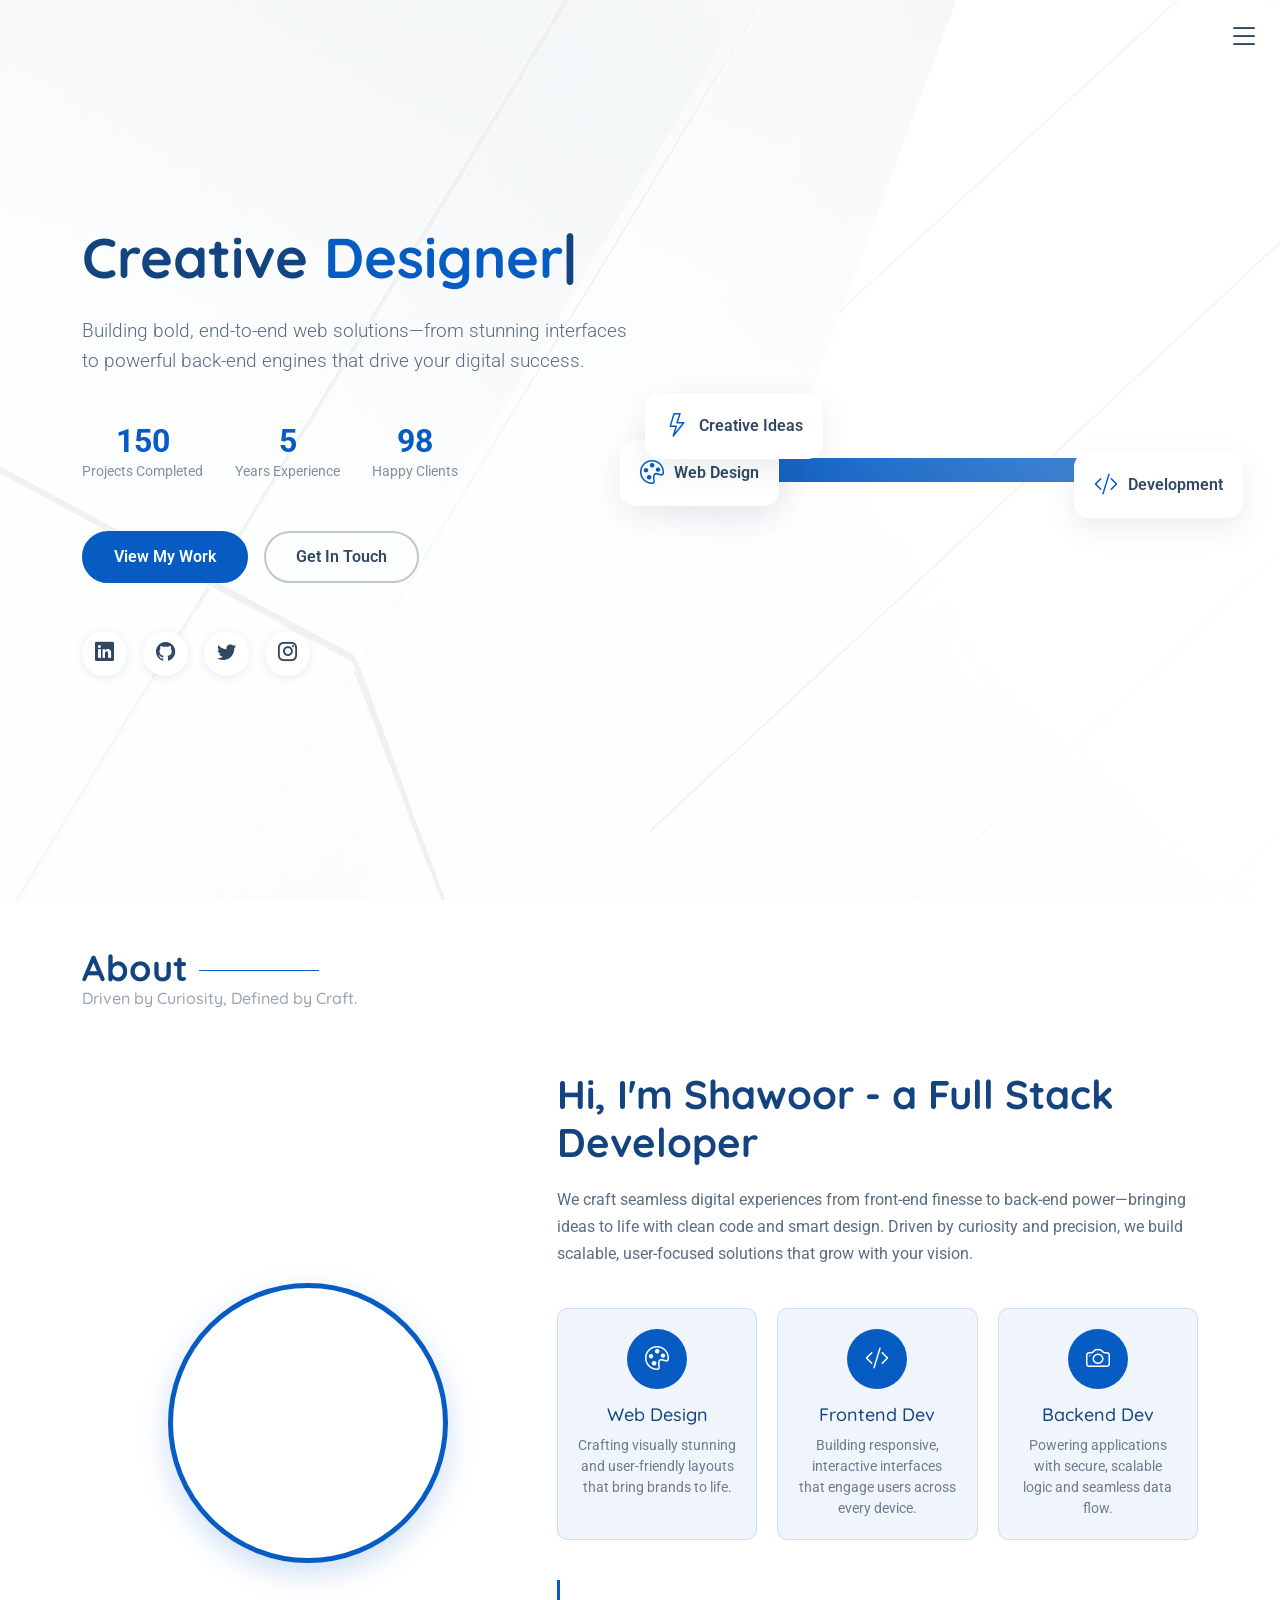
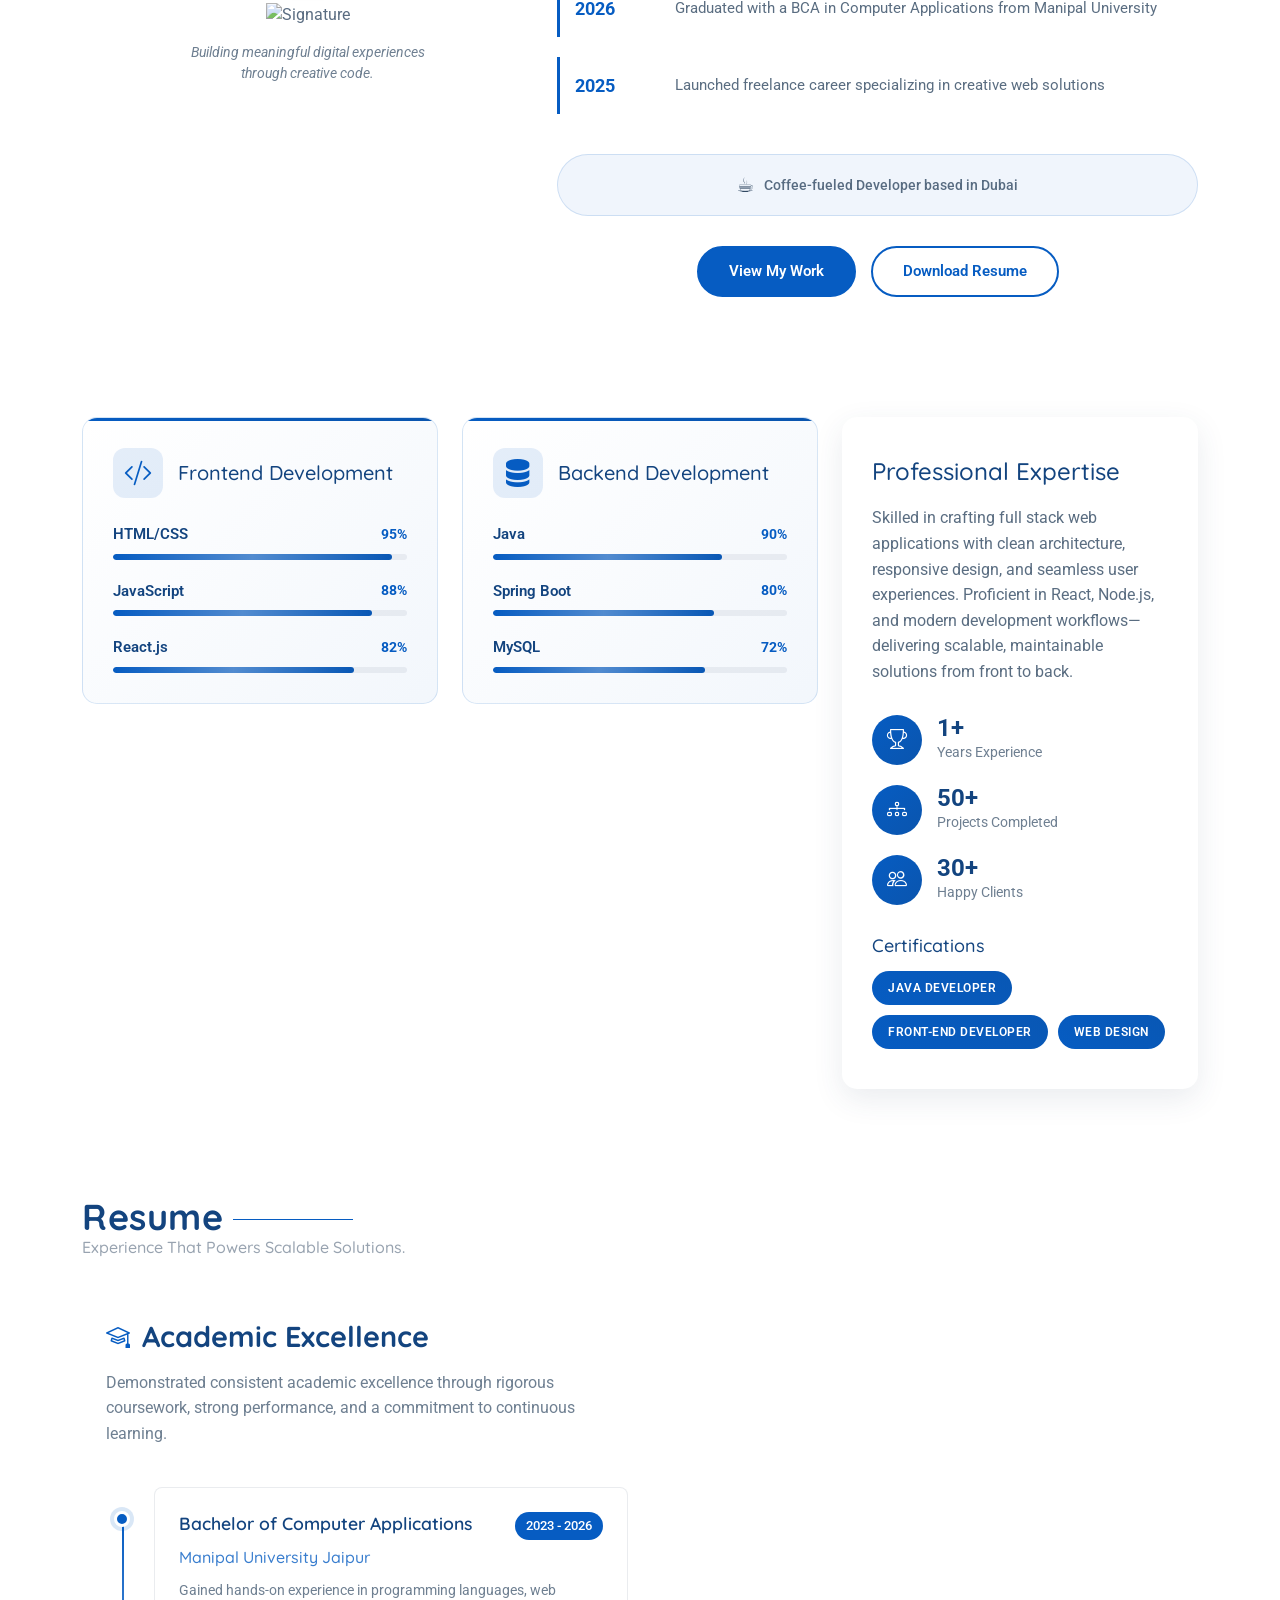
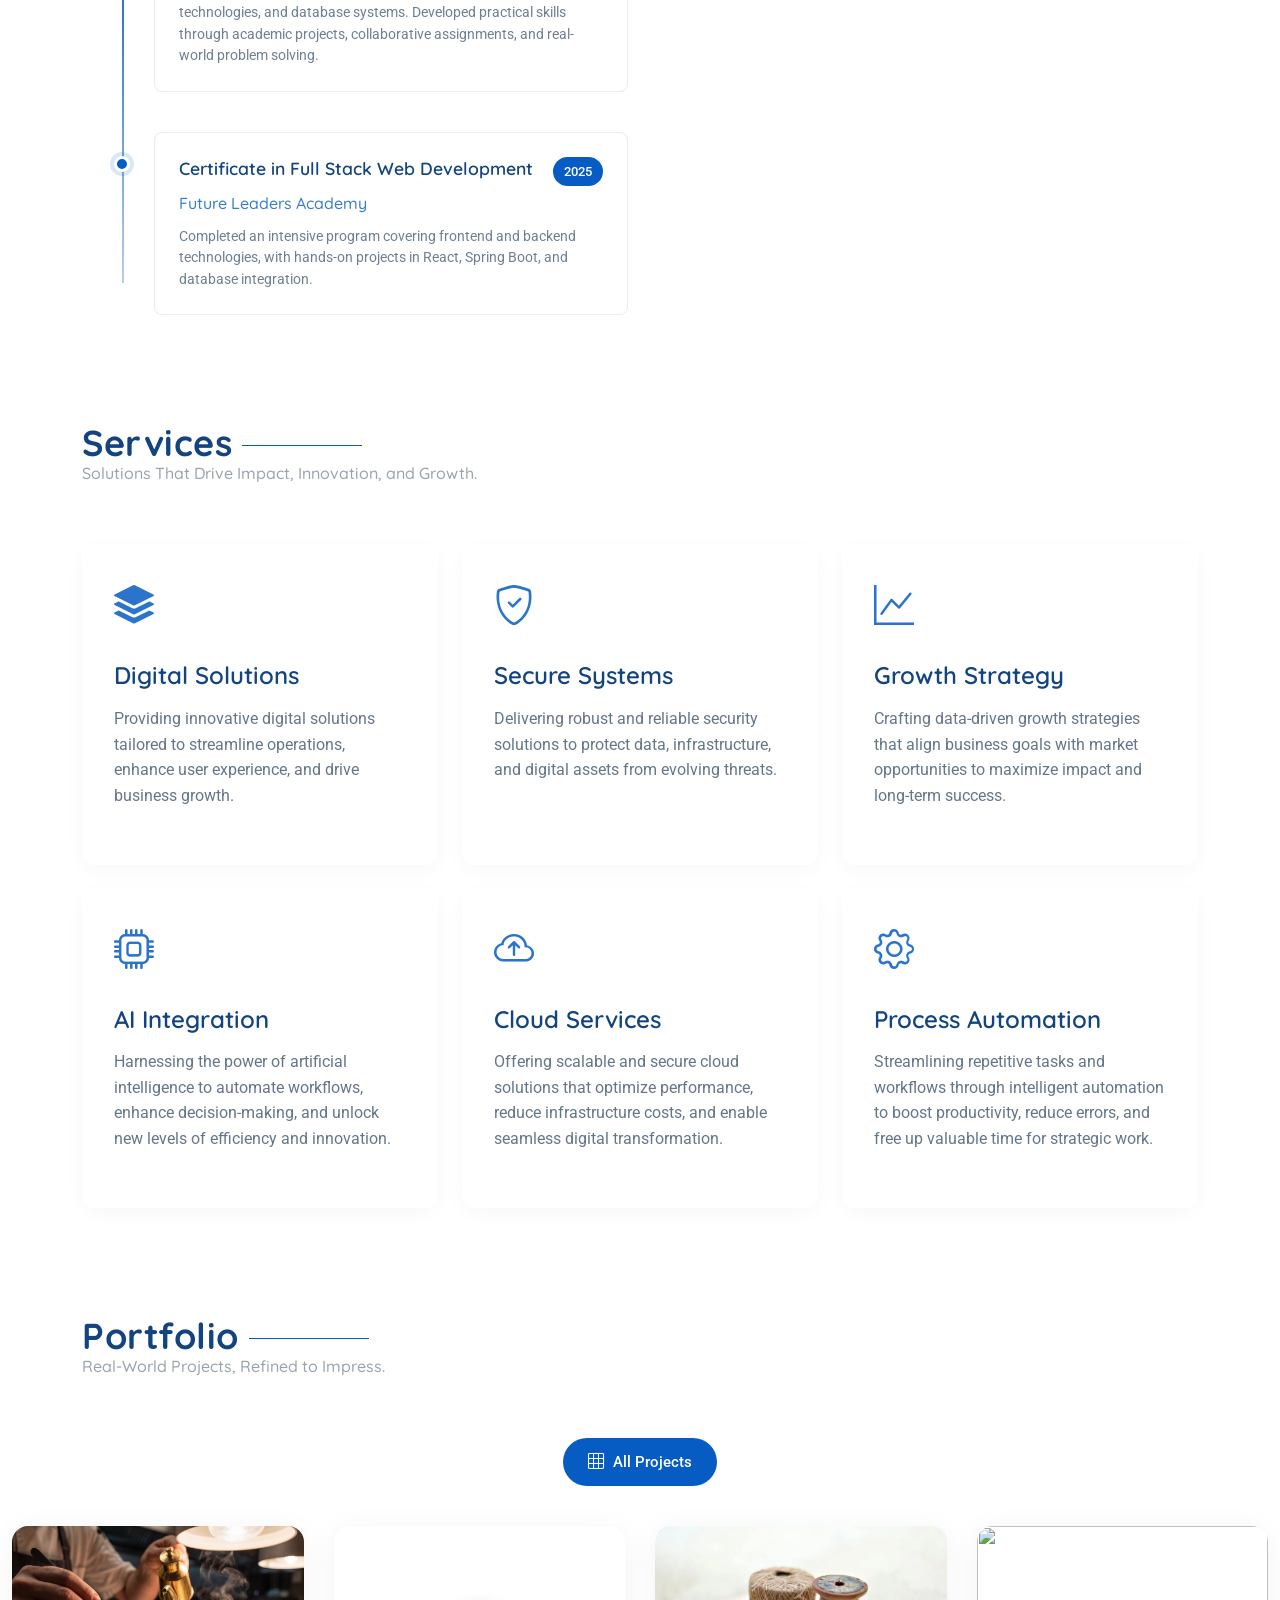
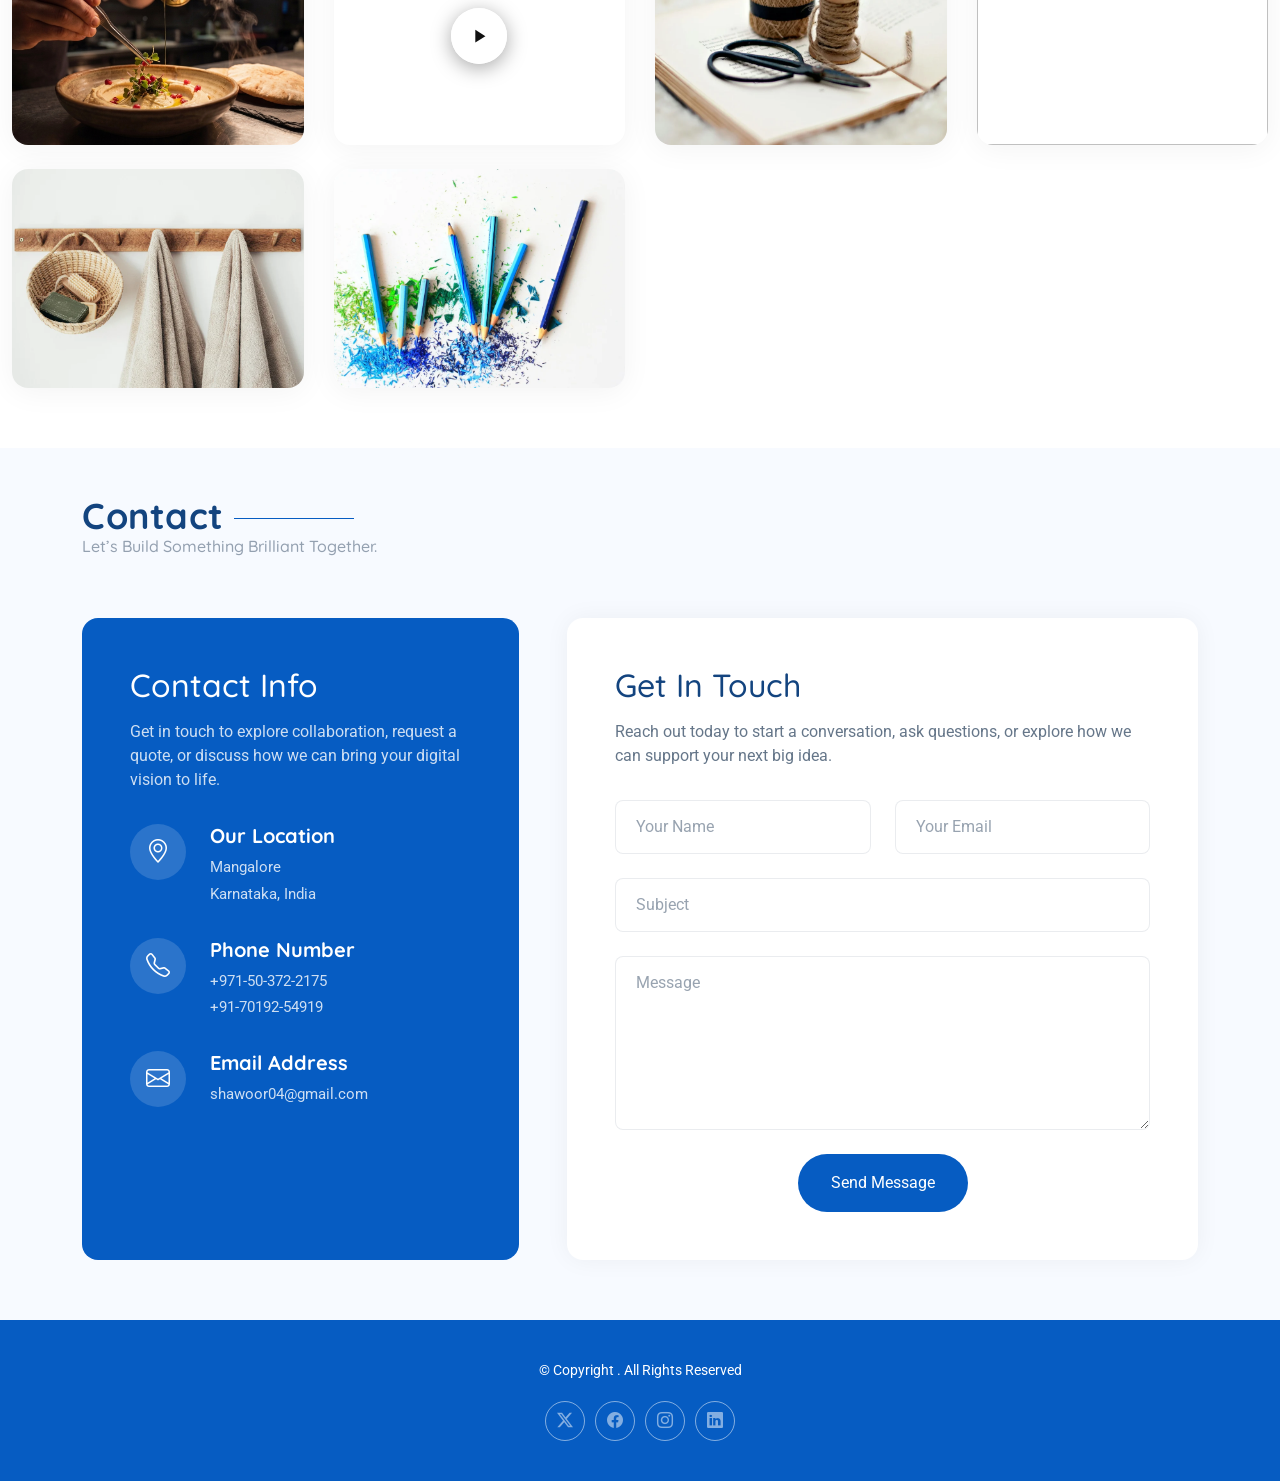
==== index.html @ e7c41749 "Updated Movies Item" ====
<!DOCTYPE html>
<html lang="en">

<head>
  <meta charset="utf-8">
  <meta content="width=device-width, initial-scale=1.0" name="viewport">
  <title>Shawoor Portfolio</title>
  <meta name="description" content="">
  <meta name="keywords" content="">

  <!-- Favicons -->
  <link href="assets/img/favicon.png" rel="icon">
  <link href="assets/img/apple-touch-icon.png" rel="apple-touch-icon">

  <!-- Fonts -->
  <link href="https://fonts.googleapis.com" rel="preconnect">
  <link href="https://fonts.gstatic.com" rel="preconnect" crossorigin>
  <link
    href="https://fonts.googleapis.com/css2?family=Roboto:ital,wght@0,100;0,300;0,400;0,500;0,700;0,900;1,100;1,300;1,400;1,500;1,700;1,900&family=Open+Sans:ital,wght@0,300;0,400;0,500;0,600;0,700;0,800;1,300;1,400;1,500;1,600;1,700;1,800&family=Quicksand:wght@300;400;500;600;700&display=swap"
    rel="stylesheet">

  <!-- Vendor CSS Files -->
  <link href="assets/vendor/bootstrap/css/bootstrap.min.css" rel="stylesheet">
  <link href="assets/vendor/bootstrap-icons/bootstrap-icons.css" rel="stylesheet">
  <link href="assets/vendor/aos/aos.css" rel="stylesheet">
  <link href="assets/vendor/glightbox/css/glightbox.min.css" rel="stylesheet">
  <link href="assets/vendor/swiper/swiper-bundle.min.css" rel="stylesheet">

  <!-- Main CSS File -->
  <link href="assets/css/main.css" rel="stylesheet">
</head>

<body class="index-page">

  <header id="header" class="header d-flex align-items-center fixed-top">
    <div class="container-fluid position-relative d-flex align-items-center justify-content-between">

      <a href="index.html" class="logo d-flex align-items-center">
        <!-- Uncomment the line below if you also wish to use an image logo -->
        <!-- <img src="assets/img/logo.webp" alt=""> -->
        <!-- Uncomment the line below if you also wish to use an text logo -->
        <!-- <h1 class="sitename">Style</h1>  -->
      </a>

      <nav id="navmenu" class="navmenu">

        <div class="profile-img">
          <img src="assets/img/profile/profile-square-1.webp" alt="" class="img-fluid rounded-circle">
        </div>

        <a href="index.html" class="logo d-flex align-items-center justify-content-center active">
          <!-- Uncomment the line below if you also wish to use an image logo -->
          <!-- <img src="assets/img/logo.webp" alt=""> -->
          <h1 class="sitename">Shawoor Kasim</h1>
        </a>

        <ul>
          <li><a href="#hero">Home</a></li>
          <li><a href="#about">About</a></li>
          <li><a href="#resume">Resume</a></li>
          <li><a href="#portfolio">Portfolio</a></li>
          <li><a href="#services">Services</a></li>
          <li><a href="#contact">Contact</a></li>
        </ul>
        <i class="mobile-nav-toggle d-xl-none bi bi-list"></i>
      </nav>

    </div>
  </header>

  <main class="main">

    <!-- Hero Section -->
    <section id="hero" class="hero section">

      <div class="container">
        <div class="row g-0 align-items-center">

          <div class="col-lg-6 hero-content" data-aos="fade-right" data-aos-delay="100">
            <div class="content-wrapper">
              <h1 class="hero-title">Creative <span class="typed"
                  data-typed-items="Designer, Developer, Freelancer"></span></h1>
              <p class="lead">Building bold, end-to-end web solutions—from stunning interfaces to powerful back-end
                engines that drive your digital success.</p>

              <div class="hero-stats" data-aos="fade-up" data-aos-delay="200">
                <div class="stat-item">
                  <span class="purecounter" data-purecounter-start="0" data-purecounter-end="150"
                    data-purecounter-duration="2">0</span>
                  <span class="stat-label">Projects Completed</span>
                </div>
                <div class="stat-item">
                  <span class="purecounter" data-purecounter-start="0" data-purecounter-end="5"
                    data-purecounter-duration="2">0</span>
                  <span class="stat-label">Years Experience</span>
                </div>
                <div class="stat-item">
                  <span class="purecounter" data-purecounter-start="0" data-purecounter-end="98"
                    data-purecounter-duration="2">0</span>
                  <span class="stat-label">Happy Clients</span>
                </div>
              </div>

              <div class="hero-actions" data-aos="fade-up" data-aos-delay="300">
                <a href="#portfolio" class="btn btn-primary">View My Work</a>
                <a href="#contact" class="btn btn-outline">Get In Touch</a>
              </div>

              <div class="social-links" data-aos="fade-up" data-aos-delay="400">
                <a href="https://www.linkedin.com/in/shawoor-k-368816286/"><i class="bi bi-linkedin"></i></a>
                <a href="https://github.com/ShawoorAyyoob"><i class="bi bi-github"></i></a>
                <a href="#"><i class="bi bi-twitter"></i></a>
                <a href="#"><i class="bi bi-instagram"></i></a>
              </div>
            </div>
          </div>

          <div class="col-lg-6 hero-image" data-aos="fade-left" data-aos-delay="200">
            <div class="image-container">
              <div class="floating-elements">
                <div class="floating-card card-1" data-aos="zoom-in" data-aos-delay="300">
                  <i class="bi bi-palette"></i>
                  <span>Web Design</span>
                </div>
                <div class="floating-card card-2" data-aos="zoom-in" data-aos-delay="400">
                  <i class="bi bi-code-slash"></i>
                  <span>Development</span>
                </div>
                <div class="floating-card card-3" data-aos="zoom-in" data-aos-delay="500">
                  <i class="bi bi-lightning"></i>
                  <span>Creative Ideas</span>
                </div>
              </div>
              <img src="assets/img/profile/profile-square-1.webp" alt="Portfolio Hero"
                class="img-fluid hero-main-image">
              <div class="image-overlay"></div>
            </div>
          </div>
        </div>
      </div>

    </section><!-- /Hero Section -->

    <!-- About Section -->
    <section id="about" class="about section">

      <!-- Section Title -->
      <div class="container section-title">
        <h2>About</h2>
        <p>Driven by Curiosity, Defined by Craft.</p>
      </div><!-- End Section Title -->

      <div class="container" data-aos="fade-up" data-aos-delay="100">

        <div class="row align-items-center">

          <div class="col-lg-5" data-aos="fade-right" data-aos-delay="200">
            <div class="profile-image-wrapper">
              <div class="profile-image">
                <img src="assets/img/profile/profile-square-1.webp" alt="Profile" class="img-fluid">
              </div>
              <div class="signature-section">
                <img src="assets/img/misc/signature-1.webp" alt="Signature" class="signature">
                <p class="quote">Building meaningful digital experiences through creative code.</p>
              </div>
            </div>
          </div>

          <div class="col-lg-7" data-aos="fade-left" data-aos-delay="300">
            <div class="about-content">
              <div class="intro">
                <h2>Hi, I'm Shawoor - a Full Stack Developer</h2>
                <p>We craft seamless digital experiences from front-end finesse to back-end power—bringing ideas to life
                  with clean code and smart design. Driven by curiosity and precision, we build scalable, user-focused
                  solutions that grow with your vision.</p>
              </div>

              <div class="skills-grid">
                <div class="skill-item" data-aos="zoom-in" data-aos-delay="400">
                  <div class="skill-icon">
                    <i class="bi bi-palette"></i>
                  </div>
                  <h4>Web Design</h4>
                  <p>Crafting visually stunning and user-friendly layouts that bring brands to life.</p>
                </div>
                <div class="skill-item" data-aos="zoom-in" data-aos-delay="450">
                  <div class="skill-icon">
                    <i class="bi bi-code-slash"></i>
                  </div>
                  <h4>Frontend Dev</h4>
                  <p>Building responsive, interactive interfaces that engage users across every device.</p>
                </div>
                <div class="skill-item" data-aos="zoom-in" data-aos-delay="500">
                  <div class="skill-icon">
                    <i class="bi bi-camera"></i>
                  </div>
                  <h4>Backend Dev</h4>
                  <p>Powering applications with secure, scalable logic and seamless data flow.</p>
                </div>
              </div>

              <div class="journey-timeline" data-aos="fade-up" data-aos-delay="300">
                <div class="timeline-item">
                  <div class="year">2026</div>
                  <div class="description">Graduated with a BCA in Computer Applications from Manipal University</div>
                </div>
                <div class="timeline-item">
                  <div class="year">2025</div>
                  <div class="description">Launched freelance career specializing in creative web solutions</div>
                </div>
                <!-- <div class="timeline-item">
                  <div class="year">2023</div>
                  <div class="description">Lorem ipsum dolor sit amet consectetur adipisicing elit. Alias, maxime. Pariatur officia laborum unde.</div>
                </div> -->
              </div>

              <div class="cta-section" data-aos="fade-up" data-aos-delay="400">
                <div class="fun-fact">
                  <span class="emoji">☕</span>
                  <span class="text">Coffee-fueled Developer based in Dubai</span>
                </div>
                <div class="action-buttons">
                  <a href="#portfolio" class="btn btn-primary">View My Work</a>
                  <a href="#" class="btn btn-outline">Download Resume</a>
                </div>
              </div>
            </div>
          </div>
        </div>
      </div>

    </section><!-- /About Section -->

    <!-- Skills Section -->
    <section id="skills" class="skills section">

      <div class="container" data-aos="fade-up" data-aos-delay="100">

        <div class="row">
          <div class="col-lg-8">
            <div class="skills-grid">
              <div class="row g-4">
                <div class="col-md-6" data-aos="flip-left" data-aos-delay="200">
                  <div class="skill-card">
                    <div class="skill-header">
                      <i class="bi bi-code-slash"></i>
                      <h3>Frontend Development</h3>
                    </div>
                    <div class="skills-animation">
                      <div class="skill-item">
                        <div class="skill-info">
                          <span class="skill-name">HTML/CSS</span>
                          <span class="skill-percentage">95%</span>
                        </div>
                        <div class="skill-bar progress">
                          <div class="progress-bar" role="progressbar" aria-valuenow="95" aria-valuemin="0"
                            aria-valuemax="100"></div>
                        </div>
                      </div>

                      <div class="skill-item">
                        <div class="skill-info">
                          <span class="skill-name">JavaScript</span>
                          <span class="skill-percentage">88%</span>
                        </div>
                        <div class="skill-bar progress">
                          <div class="progress-bar" role="progressbar" aria-valuenow="88" aria-valuemin="0"
                            aria-valuemax="100"></div>
                        </div>
                      </div>

                      <div class="skill-item">
                        <div class="skill-info">
                          <span class="skill-name">React.js</span>
                          <span class="skill-percentage">82%</span>
                        </div>
                        <div class="skill-bar progress">
                          <div class="progress-bar" role="progressbar" aria-valuenow="82" aria-valuemin="0"
                            aria-valuemax="100"></div>
                        </div>
                      </div>
                    </div>
                  </div><!-- End Frontend Card -->
                </div>

                <div class="col-md-6" data-aos="flip-left" data-aos-delay="300">
                  <div class="skill-card">
                    <div class="skill-header">
                      <i class="bi bi-server"></i>
                      <h3>Backend Development</h3>
                    </div>
                    <div class="skills-animation">
                      <div class="skill-item">
                        <div class="skill-info">
                          <span class="skill-name">Java</span>
                          <span class="skill-percentage">90%</span>
                        </div>
                        <div class="skill-bar progress">
                          <div class="progress-bar" role="progressbar" aria-valuenow="78" aria-valuemin="0"
                            aria-valuemax="100"></div>
                        </div>
                      </div>

                      <div class="skill-item">
                        <div class="skill-info">
                          <span class="skill-name">Spring Boot</span>
                          <span class="skill-percentage">80%</span>
                        </div>
                        <div class="skill-bar progress">
                          <div class="progress-bar" role="progressbar" aria-valuenow="75" aria-valuemin="0"
                            aria-valuemax="100"></div>
                        </div>
                      </div>

                      <div class="skill-item">
                        <div class="skill-info">
                          <span class="skill-name">MySQL</span>
                          <span class="skill-percentage">72%</span>
                        </div>
                        <div class="skill-bar progress">
                          <div class="progress-bar" role="progressbar" aria-valuenow="72" aria-valuemin="0"
                            aria-valuemax="100"></div>
                        </div>
                      </div>
                    </div>
                  </div><!-- End Backend Card -->
                </div>

                <!-- <div class="col-md-6" data-aos="flip-left" data-aos-delay="400">
                  <div class="skill-card">
                    <div class="skill-header">
                      <i class="bi bi-palette"></i>
                      <h3>Design &amp; Tools</h3>
                    </div>
                    <div class="skills-animation">
                      <div class="skill-item">
                        <div class="skill-info">
                          <span class="skill-name">Figma</span>
                          <span class="skill-percentage">85%</span>
                        </div>
                        <div class="skill-bar progress">
                          <div class="progress-bar" role="progressbar" aria-valuenow="85" aria-valuemin="0" aria-valuemax="100"></div>
                        </div>
                      </div>

                      <div class="skill-item">
                        <div class="skill-info">
                          <span class="skill-name">Photoshop</span>
                          <span class="skill-percentage">70%</span>
                        </div>
                        <div class="skill-bar progress">
                          <div class="progress-bar" role="progressbar" aria-valuenow="70" aria-valuemin="0" aria-valuemax="100"></div>
                        </div>
                      </div>

                      <div class="skill-item">
                        <div class="skill-info">
                          <span class="skill-name">Illustrator</span>
                          <span class="skill-percentage">68%</span>
                        </div>
                        <div class="skill-bar progress">
                          <div class="progress-bar" role="progressbar" aria-valuenow="68" aria-valuemin="0" aria-valuemax="100"></div>
                        </div>
                      </div>
                    </div>
                  </div>End Design Card
                </div> -->

                <!-- <div class="col-md-6" data-aos="flip-left" data-aos-delay="500">
                  <div class="skill-card">
                    <div class="skill-header">
                      <i class="bi bi-cloud"></i>
                      <h3>Cloud &amp; DevOps</h3>
                    </div>
                    <div class="skills-animation">
                      <div class="skill-item">
                        <div class="skill-info">
                          <span class="skill-name">AWS</span>
                          <span class="skill-percentage">76%</span>
                        </div>
                        <div class="skill-bar progress">
                          <div class="progress-bar" role="progressbar" aria-valuenow="76" aria-valuemin="0"
                            aria-valuemax="100"></div>
                        </div>
                      </div>

                      <div class="skill-item">
                        <div class="skill-info">
                          <span class="skill-name">Docker</span>
                          <span class="skill-percentage">73%</span>
                        </div>
                        <div class="skill-bar progress">
                          <div class="progress-bar" role="progressbar" aria-valuenow="73" aria-valuemin="0"
                            aria-valuemax="100"></div>
                        </div>
                      </div>

                      <div class="skill-item">
                        <div class="skill-info">
                          <span class="skill-name">Git</span>
                          <span class="skill-percentage">90%</span>
                        </div>
                        <div class="skill-bar progress">
                          <div class="progress-bar" role="progressbar" aria-valuenow="90" aria-valuemin="0"
                            aria-valuemax="100"></div>
                        </div>
                      </div>
                    </div>
                  </div>End DevOps Card
                </div> -->
              </div>
            </div><!-- End Skills Grid -->
          </div>

          <div class="col-lg-4">
            <div class="skills-summary" data-aos="fade-left" data-aos-delay="200">
              <h3>Professional Expertise</h3>
              <p>Skilled in crafting full stack web applications with clean architecture, responsive design, and
                seamless user experiences. Proficient in React, Node.js, and modern development workflows—delivering
                scalable, maintainable solutions from front to back.</p>

              <div class="summary-stats">
                <div class="stat-item" data-aos="zoom-in" data-aos-delay="300">
                  <div class="stat-circle">
                    <i class="bi bi-trophy"></i>
                  </div>
                  <div class="stat-info">
                    <span class="stat-number">1+</span>
                    <span class="stat-label">Years Experience</span>
                  </div>
                </div>

                <div class="stat-item" data-aos="zoom-in" data-aos-delay="400">
                  <div class="stat-circle">
                    <i class="bi bi-diagram-3"></i>
                  </div>
                  <div class="stat-info">
                    <span class="stat-number">50+</span>
                    <span class="stat-label">Projects Completed</span>
                  </div>
                </div>

                <div class="stat-item" data-aos="zoom-in" data-aos-delay="500">
                  <div class="stat-circle">
                    <i class="bi bi-people"></i>
                  </div>
                  <div class="stat-info">
                    <span class="stat-number">30+</span>
                    <span class="stat-label">Happy Clients</span>
                  </div>
                </div>
              </div>

              <div class="skills-badges" data-aos="fade-up" data-aos-delay="600">
                <h4>Certifications</h4>
                <div class="badge-list">
                  <!-- <div class="skill-badge">AWS Certified</div> -->
                  <div class="skill-badge">Java Developer</div>
                  <div class="skill-badge">Front-End Developer</div>
                  <div class="skill-badge">Web Design</div>
                </div>
              </div>
            </div><!-- End Skills Summary -->
          </div>
        </div>

      </div>

    </section><!-- /Skills Section -->

    <!-- Resume Section -->
    <section id="resume" class="resume section">

      <!-- Section Title -->
      <div class="container section-title">
        <h2>Resume</h2>
        <p>Experience That Powers Scalable Solutions.</p>
      </div><!-- End Section Title -->

      <div class="container" data-aos="fade-up" data-aos-delay="100">

        <div class="row">
          <!-- <div class="col-lg-6" data-aos="fade-right" data-aos-delay="200">
            <div class="experience-section">
              <div class="section-header">
                <h2><i class="bi bi-briefcase"></i> Professional Journey</h2>
                <p class="section-subtitle">Showcasing a progressive professional journey marked by hands-on experience, continuous skill development, and a commitment to delivering impactful digital solutions.</p>
              </div>

              <div class="experience-cards">
                <div class="experience-card" data-aos="zoom-in" data-aos-delay="300">
                  <div class="card-header">
                    <div class="role-info">
                      <h3>Technical Director</h3>
                      <h4>Proin Corporation</h4>
                    </div>
                    <span class="duration">2022 - Present</span>
                  </div>
                  <div class="card-body">
                    <p>Vestibulum ante ipsum primis in faucibus orci luctus et ultrices posuere cubilia curae mauris viverra veniam sit amet lacus cursus.</p>
                    <ul class="achievements">
                      <li>Managed cross-functional teams of 15+ professionals</li>
                      <li>Implemented agile methodologies resulting in 40% efficiency gain</li>
                      <li>Led digital transformation initiatives worth $2M+</li>
                    </ul>
                  </div>
                </div>

                <div class="experience-card" data-aos="zoom-in" data-aos-delay="400">
                  <div class="card-header">
                    <div class="role-info">
                      <h3>Senior Development Manager</h3>
                      <h4>Consectetur Solutions Inc</h4>
                    </div>
                    <span class="duration">2018 - 2022</span>
                  </div>
                  <div class="card-body">
                    <p>Donec quam felis ultricies nec pellentesque eu pretium quis sem nulla consequat massa quis enim donec pede justo fringilla vel.</p>
                  </div>
                </div>

                <div class="experience-card" data-aos="zoom-in" data-aos-delay="500">
                  <div class="card-header">
                    <div class="role-info">
                      <h3>Product Development Specialist</h3>
                      <h4>Adipiscing Technologies</h4>
                    </div>
                    <span class="duration">2015 - 2018</span>
                  </div>
                  <div class="card-body">
                    <p>Nam quam nunc blandit vel luctus pulvinar hendrerit id lorem maecenas nec odio et ante tincidunt tempus donec vitae sapien ut.</p>
                  </div>
                </div>
              </div>
            </div>
          </div> -->

          <div class="col-lg-6" data-aos="fade-left" data-aos-delay="200">
            <div class="education-section">
              <div class="section-header">
                <h2><i class="bi bi-mortarboard"></i> Academic Excellence</h2>
                <p class="section-subtitle">Demonstrated consistent academic excellence through rigorous coursework,
                  strong performance, and a commitment to continuous learning.</p>
              </div>

              <div class="education-timeline">
                <div class="timeline-track"></div>

                <!-- <div class="education-item" data-aos="slide-up" data-aos-delay="300">
                  <div class="timeline-marker"></div>
                  <div class="education-content">
                    <div class="degree-header">
                      <h3>Master of Computer Science</h3>
                      <span class="year">2015 - 2017</span>
                    </div>
                    <h4 class="institution">Tempus University</h4>
                    <p>Cum sociis natoque penatibus et magnis dis parturient montes nascetur ridiculus mus donec quam felis ultricies nec.</p>
                  </div>
                </div> -->

                <div class="education-item" data-aos="slide-up" data-aos-delay="400">
                  <div class="timeline-marker"></div>
                  <div class="education-content">
                    <div class="degree-header">
                      <h3>Bachelor of Computer Applications</h3>
                      <span class="year">2023 - 2026</span>
                    </div>
                    <h4 class="institution">Manipal University Jaipur</h4>
                    <p>Gained hands-on experience in programming languages, web technologies, and database systems.
                      Developed practical skills through academic projects, collaborative assignments, and real-world
                      problem solving.</p>
                  </div>
                </div>

                <div class="education-item" data-aos="slide-up" data-aos-delay="500">
                  <div class="timeline-marker"></div>
                  <div class="education-content">
                    <div class="degree-header">
                      <h3>Certificate in Full Stack Web Development</h3>
                      <span class="year">2025</span>
                    </div>
                    <h4 class="institution">Future Leaders Academy</h4>
                    <p>Completed an intensive program covering frontend and backend technologies, with hands-on projects
                      in React, Spring Boot, and database integration.</p>
                  </div>
                </div>
              </div>
            </div>
          </div>
        </div>
      </div>

    </section><!-- /Resume Section -->

    <!-- Services Section -->
    <section id="services" class="services section">
      <!-- Section Title -->
      <div class="container section-title">
        <h2>Services</h2>
        <p>Solutions That Drive Impact, Innovation, and Growth.</p>
      </div><!-- End Section Title -->

      <div class="container" data-aos="fade-up" data-aos-delay="100">
        <div class="row g-4">

          <!-- Card 1 -->
          <div class="col-lg-4 col-md-6" data-aos="fade-up" data-aos-delay="100">
            <div class="service-item">
              <div class="icon">
                <i class="bi bi-stack"></i>
              </div>
              <h3>Digital Solutions</h3>
              <p>Providing innovative digital solutions tailored to streamline operations, enhance user experience, and
                drive business growth.</p>
            </div>
          </div><!-- End Service Item -->

          <!-- Card 2 -->
          <div class="col-lg-4 col-md-6" data-aos="fade-up" data-aos-delay="200">
            <div class="service-item">
              <div class="icon">
                <i class="bi bi-shield-check"></i>
              </div>
              <h3>Secure Systems</h3>
              <p>Delivering robust and reliable security solutions to protect data, infrastructure, and digital assets
                from evolving threats.</p>
            </div>
          </div><!-- End Service Item -->

          <!-- Card 3 -->
          <div class="col-lg-4 col-md-6" data-aos="fade-up" data-aos-delay="300">
            <div class="service-item">
              <div class="icon">
                <i class="bi bi-graph-up"></i>
              </div>
              <h3>Growth Strategy</h3>
              <p>Crafting data-driven growth strategies that align business goals with market opportunities to maximize
                impact and long-term success.</p>
            </div>
          </div><!-- End Service Item -->

          <!-- Card 4 -->
          <div class="col-lg-4 col-md-6" data-aos="fade-up" data-aos-delay="100">
            <div class="service-item">
              <div class="icon">
                <i class="bi bi-cpu"></i>
              </div>
              <h3>AI Integration</h3>
              <p>Harnessing the power of artificial intelligence to automate workflows, enhance decision-making, and
                unlock new levels of efficiency and innovation.</p>
            </div>
          </div><!-- End Service Item -->

          <!-- Card 5 -->
          <div class="col-lg-4 col-md-6" data-aos="fade-up" data-aos-delay="200">
            <div class="service-item">
              <div class="icon">
                <i class="bi bi-cloud-arrow-up"></i>
              </div>
              <h3>Cloud Services</h3>
              <p>Offering scalable and secure cloud solutions that optimize performance, reduce infrastructure costs,
                and enable seamless digital transformation.</p>
            </div>
          </div><!-- End Service Item -->

          <!-- Card 6 -->
          <div class="col-lg-4 col-md-6" data-aos="fade-up" data-aos-delay="300">
            <div class="service-item">
              <div class="icon">
                <i class="bi bi-gear"></i>
              </div>
              <h3>Process Automation</h3>
              <p>Streamlining repetitive tasks and workflows through intelligent automation to boost productivity,
                reduce errors, and free up valuable time for strategic work.</p>
            </div>
          </div><!-- End Service Item -->
        </div>
      </div>
    </section><!-- /Services Section -->

    <!-- Portfolio Section -->
    <section id="portfolio" class="portfolio section">
      <!-- Section Title -->
      <div class="container section-title">
        <h2>Portfolio</h2>
        <p>Real-World Projects, Refined to Impress.</p>
      </div><!-- End Section Title -->

      <div class="container-fluid" data-aos="fade-up" data-aos-delay="100">
        <div class="isotope-layout" data-default-filter="*" data-layout="masonry" data-sort="original-order">
          <ul class="portfolio-filters isotope-filters" data-aos="fade-up" data-aos-delay="200">
            <li data-filter="*" class="filter-active">
              <i class="bi bi-grid-3x3"></i> All Projects
            </li>
          </ul>

          <div class="row g-4 isotope-container" data-aos="fade-up" data-aos-delay="300">
            <div class="col-xl-3 col-lg-4 col-md-6 portfolio-item isotope-item filter-ui">
              <article class="portfolio-entry">
                <figure class="entry-image">
                  <img src="assets/img/portfolio/restaurant-tn.png" class="img-fluid" alt="" loading="lazy">
                  <div class="entry-overlay">
                    <div class="overlay-content">
                      <div class="entry-meta">Web Design</div>
                      <h3 class="entry-title">Restaurant Website</h3>
                      <div class="entry-links">
                        <a href="assets/img/portfolio/restaurant-tn.png" class="glightbox"
                          data-gallery="portfolio-gallery-ui"
                          data-glightbox="title: Restaurant Website; description: Praesent commodo cursus magna, vel scelerisque nisl consectetur.">
                          <i class="bi bi-arrows-angle-expand"></i>
                        </a>
                        <a href="portfolio-details.html">
                          <i class="bi bi-arrow-right"></i>
                        </a>
                      </div>
                    </div>
                  </div>
                </figure>
              </article>
            </div><!-- End Portfolio Item -->

            <div class="col-xl-3 col-lg-4 col-md-6 portfolio-item isotope-item filter-development">
              <article class="portfolio-entry portfolio-video-entry">
                <figure class="entry-image">
                  <div class="video-thumbnail-wrapper" onclick="openVideoModal()"
                    style="cursor:pointer; position:relative; width:100%; height:100%;">
                    <video id="portfolio-video-thumb" src="assets/video/movies-react-demo.mp4"
                      class="img-fluid portfolio-video-thumb" muted preload="metadata"
                      style="width:100%; height:100%; object-fit:cover; display:block;"></video>
                    <div class="video-play-btn"
                      style="position:absolute; top:50%; left:50%; transform:translate(-50%,-50%); z-index:5; pointer-events:none;">
                      <div
                        style="width:56px; height:56px; background:rgba(255,255,255,0.92); border-radius:50%; display:flex; align-items:center; justify-content:center; box-shadow:0 4px 20px rgba(0,0,0,0.35); transition:transform 0.2s;">
                        <svg width="22" height="22" viewBox="0 0 24 24" fill="none" xmlns="http://www.w3.org/2000/svg">
                          <path d="M8 5.14v14l11-7-11-7z" fill="#111" />
                        </svg>
                      </div>
                    </div>
                  </div>
                  <div class="entry-overlay">
                    <div class="overlay-content">
                      <div class="entry-meta">React Development</div>
                      <h3 class="entry-title">Movies React Site</h3>
                      <div class="entry-links">
                        <a href="#" onclick="openVideoModal(); return false;" title="Watch Demo">
                          <i class="bi bi-play-circle"></i>
                        </a>
                      </div>
                    </div>
                  </div>
                </figure>
              </article>
            </div>

            <!-- Video Modal -->
            <div id="videoModal"
              style="display:none; position:fixed; inset:0; z-index:9999; background:rgba(0,0,0,0.88); align-items:center; justify-content:center;">
              <div style="position:relative; max-width:90vw; max-height:90vh; width:960px;">
                <button onclick="closeVideoModal()"
                  style="position:absolute; top:-40px; right:0; background:none; border:none; color:#fff; font-size:2rem; cursor:pointer; line-height:1;">&times;</button>
                <video id="portfolio-video-modal" src="assets/video/movies-react-demo.mp4" controls autoplay
                  style="width:100%; max-height:85vh; border-radius:8px; box-shadow:0 8px 40px rgba(0,0,0,0.6); display:block;"></video>
              </div>
            </div>

            <div class="col-xl-3 col-lg-4 col-md-6 portfolio-item isotope-item filter-photography">
              <article class="portfolio-entry">
                <figure class="entry-image">
                  <img src="assets/img/portfolio/portfolio-7.webp" class="img-fluid" alt="" loading="lazy">
                  <div class="entry-overlay">
                    <div class="overlay-content">
                      <div class="entry-meta">Photography</div>
                      <h3 class="entry-title">Urban Architecture</h3>
                      <div class="entry-links">
                        <a href="assets/img/portfolio/portfolio-7.webp" class="glightbox"
                          data-gallery="portfolio-gallery-photography"
                          data-glightbox="title: Urban Architecture; description: Sed ut perspiciatis unde omnis iste natus error sit voluptatem.">
                          <i class="bi bi-arrows-angle-expand"></i>
                        </a>
                        <a href="portfolio-details.html">
                          <i class="bi bi-arrow-right"></i>
                        </a>
                      </div>
                    </div>
                  </div>
                </figure>
              </article>
            </div><!-- End Portfolio Item -->

            <div class="col-xl-3 col-lg-4 col-md-6 portfolio-item isotope-item filter-ui">
              <article class="portfolio-entry">
                <figure class="entry-image">
                  <img src="assets/img/portfolio/portfolio-2.webp" class="img-fluid" alt="" loading="lazy">
                  <div class="entry-overlay">
                    <div class="overlay-content">
                      <div class="entry-meta">UI/UX Design</div>
                      <h3 class="entry-title">Smart Home Interface</h3>
                      <div class="entry-links">
                        <a href="assets/img/portfolio/portfolio-2.webp" class="glightbox"
                          data-gallery="portfolio-gallery-ui"
                          data-glightbox="title: Smart Home Interface; description: At vero eos et accusamus et iusto odio dignissimos ducimus.">
                          <i class="bi bi-arrows-angle-expand"></i>
                        </a>
                        <a href="portfolio-details.html">
                          <i class="bi bi-arrow-right"></i>
                        </a>
                      </div>
                    </div>
                  </div>
                </figure>
              </article>
            </div><!-- End Portfolio Item -->

            <div class="col-xl-3 col-lg-4 col-md-6 portfolio-item isotope-item filter-development">
              <article class="portfolio-entry">
                <figure class="entry-image">
                  <img src="assets/img/portfolio/portfolio-11.webp" class="img-fluid" alt="" loading="lazy">
                  <div class="entry-overlay">
                    <div class="overlay-content">
                      <div class="entry-meta">Development</div>
                      <h3 class="entry-title">Cloud Management System</h3>
                      <div class="entry-links">
                        <a href="assets/img/portfolio/portfolio-11.webp" class="glightbox"
                          data-gallery="portfolio-gallery-development"
                          data-glightbox="title: Cloud Management System; description: Temporibus autem quibusdam et aut officiis debitis.">
                          <i class="bi bi-arrows-angle-expand"></i>
                        </a>
                        <a href="portfolio-details.html">
                          <i class="bi bi-arrow-right"></i>
                        </a>
                      </div>
                    </div>
                  </div>
                </figure>
              </article>
            </div><!-- End Portfolio Item -->

            <div class="col-xl-3 col-lg-4 col-md-6 portfolio-item isotope-item filter-photography">
              <article class="portfolio-entry">
                <figure class="entry-image">
                  <img src="assets/img/portfolio/portfolio-8.webp" class="img-fluid" alt="" loading="lazy">
                  <div class="entry-overlay">
                    <div class="overlay-content">
                      <div class="entry-meta">Photography</div>
                      <h3 class="entry-title">Nature Collection</h3>
                      <div class="entry-links">
                        <a href="assets/img/portfolio/portfolio-8.webp" class="glightbox"
                          data-gallery="portfolio-gallery-photography"
                          data-glightbox="title: Nature Collection; description: Integer posuere erat a ante venenatis dapibus posuere velit aliquet.">
                          <i class="bi bi-arrows-angle-expand"></i>
                        </a>
                        <a href="portfolio-details.html">
                          <i class="bi bi-arrow-right"></i>
                        </a>
                      </div>
                    </div>
                  </div>
                </figure>
              </article>
            </div><!-- End Portfolio Item -->

          </div><!-- End Portfolio Container -->
        </div>
      </div>

    </section><!-- /Portfolio Section -->

    <!-- Testimonials Section
    <section id="testimonials" class="testimonials section">
      Section Title
      <div class="container section-title">
        <h2>Testimonials</h2>
        <p>Necessitatibus eius consequatur ex aliquid fuga eum quidem sint consectetur velit</p>
      </div>End Section Title

      <div class="container" data-aos="fade-up" data-aos-delay="100">

        <div class="row">
          <div class="col-12">
            <div class="critic-reviews" data-aos="fade-up" data-aos-delay="300">
              <div class="row">
                <div class="col-md-4">
                  <div class="critic-review">
                    <div class="review-quote">"</div>
                    <div class="stars">
                      <i class="bi bi-star-fill"></i>
                      <i class="bi bi-star-fill"></i>
                      <i class="bi bi-star-fill"></i>
                      <i class="bi bi-star-fill"></i>
                      <i class="bi bi-star-fill"></i>
                    </div>
                    <p>Pellentesque in ipsum id orci porta dapibus. Vivamus magna justo, lacinia eget consectetur sed, convallis at tellus.</p>
                    <div class="critic-info">
                      <div class="critic-name">The New York Times</div>
                    </div>
                  </div>
                </div>
                <div class="col-md-4">
                  <div class="critic-review">
                    <div class="review-quote">"</div>
                    <div class="stars">
                      <i class="bi bi-star-fill"></i>
                      <i class="bi bi-star-fill"></i>
                      <i class="bi bi-star-fill"></i>
                      <i class="bi bi-star-fill"></i>
                      <i class="bi bi-star-half"></i>
                    </div>
                    <p>Curabitur non nulla sit amet nisl tempus convallis quis ac lectus. Nulla quis lorem ut libero malesuada feugiat.</p>
                    <div class="critic-info">
                      <div class="critic-name">Washington Post</div>
                    </div>
                  </div>
                </div>
                <div class="col-md-4">
                  <div class="critic-review">
                    <div class="review-quote">"</div>
                    <div class="stars">
                      <i class="bi bi-star-fill"></i>
                      <i class="bi bi-star-fill"></i>
                      <i class="bi bi-star-fill"></i>
                      <i class="bi bi-star-fill"></i>
                      <i class="bi bi-star-fill"></i>
                    </div>
                    <p>Mauris blandit aliquet elit, eget tincidunt nibh pulvinar a. Vivamus suscipit tortor eget felis porttitor volutpat.</p>
                    <div class="critic-info">
                      <div class="critic-name">The Guardian</div>
                    </div>
                  </div>
                </div>
              </div>
            </div>

            <div class="testimonials-container">
              <div class="swiper testimonials-slider init-swiper" data-aos="fade-up" data-aos-delay="400">
                <script type="application/json" class="swiper-config">
                  {
                    "loop": true,
                    "speed": 600,
                    "autoplay": {
                      "delay": 5000
                    },
                    "slidesPerView": 1,
                    "spaceBetween": 30,
                    "pagination": {
                      "el": ".swiper-pagination",
                      "type": "bullets",
                      "clickable": true
                    },
                    "breakpoints": {
                      "768": {
                        "slidesPerView": 2
                      },
                      "992": {
                        "slidesPerView": 3
                      }
                    }
                  }
                </script>

                <div class="swiper-wrapper">
                  <div class="swiper-slide">
                    <div class="testimonial-item">
                      <div class="stars">
                        <i class="bi bi-star-fill"></i>
                        <i class="bi bi-star-fill"></i>
                        <i class="bi bi-star-fill"></i>
                        <i class="bi bi-star-fill"></i>
                        <i class="bi bi-star-fill"></i>
                      </div>
                      <p>
                        Proin eget tortor risus. Vestibulum ac diam sit amet quam vehicula elementum sed sit amet dui. Nulla quis lorem ut libero malesuada feugiat.
                      </p>
                      <div class="testimonial-profile">
                        <img src="assets/img/person/person-f-1.webp" alt="Reviewer" class="img-fluid rounded-circle">
                        <div>
                          <h3>Jane Smith</h3>
                          <h4>Book Enthusiast</h4>
                        </div>
                      </div>
                    </div>
                  </div>End testimonial item

                  <div class="swiper-slide">
                    <div class="testimonial-item">
                      <div class="stars">
                        <i class="bi bi-star-fill"></i>
                        <i class="bi bi-star-fill"></i>
                        <i class="bi bi-star-fill"></i>
                        <i class="bi bi-star-fill"></i>
                        <i class="bi bi-star-fill"></i>
                      </div>
                      <p>
                        Curabitur arcu erat, accumsan id imperdiet et, porttitor at sem. Cras ultricies ligula sed magna dictum porta. Vestibulum ante ipsum primis in faucibus orci luctus.
                      </p>
                      <div class="testimonial-profile">
                        <img src="assets/img/person/person-m-2.webp" alt="Reviewer" class="img-fluid rounded-circle">
                        <div>
                          <h3>Michael Johnson</h3>
                          <h4>Sci-Fi Blogger</h4>
                        </div>
                      </div>
                    </div>
                  </div>End testimonial item

                  <div class="swiper-slide">
                    <div class="testimonial-item">
                      <div class="stars">
                        <i class="bi bi-star-fill"></i>
                        <i class="bi bi-star-fill"></i>
                        <i class="bi bi-star-fill"></i>
                        <i class="bi bi-star-fill"></i>
                        <i class="bi bi-star-half"></i>
                      </div>
                      <p>
                        Quisque velit nisi, pretium ut lacinia in, elementum id enim. Cras ultricies ligula sed magna dictum porta. Donec sollicitudin molestie malesuada.
                      </p>
                      <div class="testimonial-profile">
                        <img src="assets/img/person/person-f-3.webp" alt="Reviewer" class="img-fluid rounded-circle">
                        <div>
                          <h3>Emily Davis</h3>
                          <h4>Book Club President</h4>
                        </div>
                      </div>
                    </div>
                  </div>End testimonial item

                  <div class="swiper-slide">
                    <div class="testimonial-item">
                      <div class="stars">
                        <i class="bi bi-star-fill"></i>
                        <i class="bi bi-star-fill"></i>
                        <i class="bi bi-star-fill"></i>
                        <i class="bi bi-star-fill"></i>
                        <i class="bi bi-star-fill"></i>
                      </div>
                      <p>
                        Mauris blandit aliquet elit, eget tincidunt nibh pulvinar a. Curabitur aliquet quam id dui posuere blandit. Lorem ipsum dolor sit amet, consectetur.
                      </p>
                      <div class="testimonial-profile">
                        <img src="assets/img/person/person-m-4.webp" alt="Reviewer" class="img-fluid rounded-circle">
                        <div>
                          <h3>Robert Wilson</h3>
                          <h4>Literary Reviewer</h4>
                        </div>
                      </div>
                    </div>
                  </div>End testimonial item

                </div>
                <div class="swiper-pagination"></div>
              </div>
            </div>
          </div>
        </div>

        <div class="row">
          <div class="col-12 text-center" data-aos="fade-up">
            <div class="overall-rating">
              <div class="rating-number">4.8</div>
              <div class="rating-stars">
                <i class="bi bi-star-fill"></i>
                <i class="bi bi-star-fill"></i>
                <i class="bi bi-star-fill"></i>
                <i class="bi bi-star-fill"></i>
                <i class="bi bi-star-half"></i>
              </div>
              <p>Based on 230+ reviews</p>
              <div class="rating-platforms">
                <span>Goodreads</span>
                <span>Amazon</span>
                <span>Barnes &amp; Noble</span>
              </div>
            </div>
          </div>
        </div>
      </div>
    </section>/Testimonials Section -->

    <!-- Contact Section -->
    <section id="contact" class="contact section light-background">

      <!-- Section Title -->
      <div class="container section-title">
        <h2>Contact</h2>
        <p>Let’s Build Something Brilliant Together.</p>
      </div><!-- End Section Title -->

      <div class="container" data-aos="fade-up" data-aos-delay="100">

        <div class="row g-4 g-lg-5">
          <div class="col-lg-5">
            <div class="info-box" data-aos="fade-up" data-aos-delay="200">
              <h3>Contact Info</h3>
              <p>Get in touch to explore collaboration, request a quote, or discuss how we can bring your digital vision
                to life.</p>

              <div class="info-item" data-aos="fade-up" data-aos-delay="300">
                <div class="icon-box">
                  <i class="bi bi-geo-alt"></i>
                </div>
                <div class="content">
                  <h4>Our Location</h4>
                  <p>Mangalore</p>
                  <p>Karnataka, India</p>
                </div>
              </div>

              <div class="info-item" data-aos="fade-up" data-aos-delay="400">
                <div class="icon-box">
                  <i class="bi bi-telephone"></i>
                </div>
                <div class="content">
                  <h4>Phone Number</h4>
                  <p>+971-50-372-2175</p>
                  <p>+91-70192-54919</p>
                </div>
              </div>

              <div class="info-item" data-aos="fade-up" data-aos-delay="500">
                <div class="icon-box">
                  <i class="bi bi-envelope"></i>
                </div>
                <div class="content">
                  <h4>Email Address</h4>
                  <p>shawoor04@gmail.com</p>
                </div>
              </div>
            </div>
          </div>

          <div class="col-lg-7">
            <div class="contact-form" data-aos="fade-up" data-aos-delay="300">
              <h3>Get In Touch</h3>
              <p>Reach out today to start a conversation, ask questions, or explore how we can support your next big
                idea.</p>

              <form action="forms/contact.php" method="post" class="php-email-form" data-aos="fade-up"
                data-aos-delay="200">
                <div class="row gy-4">

                  <div class="col-md-6">
                    <input type="text" name="name" class="form-control" placeholder="Your Name" required="">
                  </div>

                  <div class="col-md-6 ">
                    <input type="email" class="form-control" name="email" placeholder="Your Email" required="">
                  </div>

                  <div class="col-12">
                    <input type="text" class="form-control" name="subject" placeholder="Subject" required="">
                  </div>

                  <div class="col-12">
                    <textarea class="form-control" name="message" rows="6" placeholder="Message" required=""></textarea>
                  </div>

                  <div class="col-12 text-center">
                    <div class="loading">Loading</div>
                    <div class="error-message"></div>
                    <div class="sent-message">Your message has been sent. Thank you!</div>

                    <button type="submit" class="btn">Send Message</button>
                  </div>
                </div>
              </form>
            </div>
          </div>
        </div>
      </div>
    </section><!-- /Contact Section -->

  </main>

  <footer id="footer" class="footer dark-background">

    <div class="container">
      <div class="copyright text-center ">
        <p>© <span>Copyright</span> . <span>All Rights Reserved</span></p>
      </div>
      <div class="social-links d-flex justify-content-center">
        <a href=""><i class="bi bi-twitter-x"></i></a>
        <a href=""><i class="bi bi-facebook"></i></a>
        <a href=""><i class="bi bi-instagram"></i></a>
        <a href=""><i class="bi bi-linkedin"></i></a>
      </div>
      <!-- <div class="credits">
        All the links in the footer should remain intact.
        You can delete the links only if you've purchased the pro version.
        Licensing information: https://bootstrapmade.com/license/
        Purchase the pro version with working PHP/AJAX contact form: [buy-url]
        Designed by <a href="https://bootstrapmade.com/">BootstrapMade</a>
      </div> -->
    </div>

  </footer>

  <!-- Scroll Top -->
  <a href="#" id="scroll-top" class="scroll-top d-flex align-items-center justify-content-center"><i
      class="bi bi-arrow-up-short"></i></a>

  <!-- Vendor JS Files -->
  <script src="assets/vendor/bootstrap/js/bootstrap.bundle.min.js"></script>
  <script src="assets/vendor/php-email-form/validate.js"></script>
  <script src="assets/vendor/aos/aos.js"></script>
  <script src="assets/vendor/purecounter/purecounter_vanilla.js"></script>
  <script src="assets/vendor/typed.js/typed.umd.js"></script>
  <script src="assets/vendor/waypoints/noframework.waypoints.js"></script>
  <script src="assets/vendor/glightbox/js/glightbox.min.js"></script>
  <script src="assets/vendor/imagesloaded/imagesloaded.pkgd.min.js"></script>
  <script src="assets/vendor/isotope-layout/isotope.pkgd.min.js"></script>
  <script src="assets/vendor/swiper/swiper-bundle.min.js"></script>

  <!-- Main JS File -->
  <script src="assets/js/main.js"></script>
</body>

</html>
---- assets/css/main.css ----
/**
* Template Name: Style
* Template URL: https://bootstrapmade.com/style-bootstrap-portfolio-template/
* Updated: Jul 02 2025 with Bootstrap v5.3.7
* Author: BootstrapMade.com
* License: https://bootstrapmade.com/license/
*/

@charset "UTF-8";

/*--------------------------------------------------------------
# Font & Color Variables
# Help: https://bootstrapmade.com/color-system/
--------------------------------------------------------------*/
/* Fonts */
:root {
  --default-font: "Roboto",  system-ui, -apple-system, "Segoe UI", Roboto, "Helvetica Neue", Arial, "Noto Sans", "Liberation Sans", sans-serif, "Apple Color Emoji", "Segoe UI Emoji", "Segoe UI Symbol", "Noto Color Emoji";
  --heading-font: "Quicksand",  sans-serif;
  --nav-font: "Open Sans",  sans-serif;
}

/* Global Colors - The following color variables are used throughout the website. Updating them here will change the color scheme of the entire website */
:root { 
  --background-color: #ffffff; /* Background color for the entire website, including individual sections */
  --default-color: #314862; /* Default color used for the majority of the text content across the entire website */
  --heading-color: #13447f; /* Color for headings, subheadings and title throughout the website */
  --accent-color: #065cc2; /* Accent color that represents your brand on the website. It's used for buttons, links, and other elements that need to stand out */
  --surface-color: #ffffff; /* The surface color is used as a background of boxed elements within sections, such as cards, icon boxes, or other elements that require a visual separation from the global background. */
  --contrast-color: #ffffff; /* Contrast color for text, ensuring readability against backgrounds of accent, heading, or default colors. */
}

/* Nav Menu Colors - The following color variables are used specifically for the navigation menu. They are separate from the global colors to allow for more customization options */
:root {
  --nav-color: #314862;  /* The default color of the main navmenu links */
  --nav-hover-color: #065cc2; /* Applied to main navmenu links when they are hovered over or active */
  --nav-mobile-background-color: #11427d; /* Used as the background color for mobile navigation menu */
  --nav-dropdown-background-color: #065cc2; /* Used as the background color for dropdown items that appear when hovering over primary navigation items */
  --nav-dropdown-color: #acc4e0; /* Used for navigation links of the dropdown items in the navigation menu. */
  --nav-dropdown-hover-color: #ffffff; /* Similar to --nav-hover-color, this color is applied to dropdown navigation links when they are hovered over. */
}

/* Color Presets - These classes override global colors when applied to any section or element, providing reuse of the sam color scheme. */

.light-background {
  --background-color: #f7faff;
  --surface-color: #ffffff;
}

.dark-background {
  --background-color: #065cc2;
  --default-color: #ffffff;
  --heading-color: #ffffff;
  --accent-color: #afcdf1;
  --surface-color: #2973cc;
  --contrast-color: #ffffff;
}

/* Smooth scroll */
:root {
  scroll-behavior: smooth;
}

/*--------------------------------------------------------------
# General Styling & Shared Classes
--------------------------------------------------------------*/
body {
  color: var(--default-color);
  background-color: var(--background-color);
  font-family: var(--default-font);
}

a {
  color: var(--accent-color);
  text-decoration: none;
  transition: 0.3s;
}

a:hover {
  color: color-mix(in srgb, var(--accent-color), transparent 25%);
  text-decoration: none;
}

h1,
h2,
h3,
h4,
h5,
h6 {
  color: var(--heading-color);
  font-family: var(--heading-font);
}

/* PHP Email Form Messages
------------------------------*/
.php-email-form .error-message {
  display: none;
  background: #df1529;
  color: #ffffff;
  text-align: left;
  padding: 15px;
  margin-bottom: 24px;
  font-weight: 600;
}

.php-email-form .sent-message {
  display: none;
  color: #ffffff;
  background: #059652;
  text-align: center;
  padding: 15px;
  margin-bottom: 24px;
  font-weight: 600;
}

.php-email-form .loading {
  display: none;
  background: var(--surface-color);
  text-align: center;
  padding: 15px;
  margin-bottom: 24px;
}

.php-email-form .loading:before {
  content: "";
  display: inline-block;
  border-radius: 50%;
  width: 24px;
  height: 24px;
  margin: 0 10px -6px 0;
  border: 3px solid var(--accent-color);
  border-top-color: var(--surface-color);
  animation: php-email-form-loading 1s linear infinite;
}

@keyframes php-email-form-loading {
  0% {
    transform: rotate(0deg);
  }

  100% {
    transform: rotate(360deg);
  }
}

/*--------------------------------------------------------------
# Global Header
--------------------------------------------------------------*/
.header {
  --background-color: rgba(255, 255, 255, 0);
  color: var(--default-color);
  background-color: var(--background-color);
  padding: 15px 0;
  transition: all 0.5s;
  z-index: 997;
}

.header .logo {
  line-height: 1;
}

.header .logo img {
  max-height: 32px;
  margin-right: 8px;
}

.header .logo h1 {
  font-size: 30px;
  margin: 0;
  font-weight: 700;
  color: var(--heading-color);
}

/*--------------------------------------------------------------
# Navigation Menu
--------------------------------------------------------------*/
/* Navmenu */
.mobile-nav-toggle {
  color: var(--nav-color);
  position: fixed;
  top: 20px;
  right: 20px;
  font-size: 32px;
  line-height: 0;
  cursor: pointer;
  display: block !important;
  z-index: 998;
  transition: 0.3s;
}

.mobile-nav-toggle:hover {
  color: var(--nav-hover-color);
}

.navmenu {
  position: fixed;
  top: 0;
  bottom: 0;
  right: -300px;
  z-index: 997;
  transition: 0.3s;
  width: 300px;
  overflow: hidden;
}

.navmenu .profile-img img {
  margin: 15px auto;
  display: block;
  width: 160px;
  border: 8px solid color-mix(in srgb, var(--contrast-color), transparent 85%);
}

.navmenu .logo {
  line-height: 1;
  margin-bottom: 15px;
}

.navmenu .logo img {
  max-height: 32px;
  margin-right: 8px;
}

.navmenu .logo h1 {
  font-size: 24px;
  margin: 0;
  font-weight: 700;
  color: var(--contrast-color);
}

.navmenu .social-links {
  margin: 0 0 20px 0;
}

.navmenu .social-links a {
  font-size: 16px;
  display: inline-flex;
  align-items: center;
  justify-content: center;
  padding: 0;
  background: color-mix(in srgb, var(--contrast-color), transparent 90%);
  color: var(--contrast-color);
  margin: 0 2px;
  border-radius: 50%;
  width: 40px;
  height: 40px;
  transition: 0.3s;
}

.navmenu .social-links a i {
  margin: 0;
}

.navmenu .social-links a:hover {
  color: var(--contrast-color);
  background: var(--accent-color);
}

.navmenu ul {
  display: block;
  list-style: none;
  padding: 10px 0;
  margin: 0;
  overflow-y: auto;
  transition: 0.3s;
  z-index: 998;
}

.navmenu a,
.navmenu a:focus {
  color: var(--nav-dropdown-color);
  padding: 10px 20px;
  font-family: var(--nav-font);
  font-size: 17px;
  font-weight: 500;
  display: flex;
  align-items: center;
  justify-content: space-between;
  white-space: nowrap;
  transition: 0.3s;
}

.navmenu a i,
.navmenu a:focus i {
  font-size: 12px;
  line-height: 0;
  margin-left: 5px;
  width: 30px;
  height: 30px;
  display: flex;
  align-items: center;
  justify-content: center;
  border-radius: 50%;
  transition: 0.3s;
  background-color: color-mix(in srgb, var(--accent-color), transparent 90%);
}

.navmenu a i:hover,
.navmenu a:focus i:hover {
  background-color: var(--accent-color);
  color: var(--contrast-color);
}

.navmenu a:hover,
.navmenu .active,
.navmenu .active:focus {
  color: var(--nav-dropdown-hover-color);
}

.navmenu .active i,
.navmenu .active:focus i {
  background-color: var(--accent-color);
  color: var(--contrast-color);
  transform: rotate(180deg);
}

.navmenu .dropdown ul {
  position: static;
  display: none;
  z-index: 99;
  padding: 10px 0;
  margin: 10px 20px;
  box-shadow: none;
  transition: all 0.5s ease-in-out;
}

.navmenu .dropdown>.dropdown-active {
  display: block;
  background-color: var(--nav-dropdown-background-color);
  border: 1px solid color-mix(in srgb, var(--nav-dropdown-color), transparent 90%);
}

.mobile-nav-active {
  overflow: hidden;
}

.mobile-nav-active .mobile-nav-toggle {
  right: 310px;
  font-size: 36px;
}

.mobile-nav-active .navmenu {
  position: fixed;
  overflow: hidden;
  top: 0;
  bottom: 0;
  right: 0;
  background-color: var(--nav-mobile-background-color);
  transition: 0.3s;
}

/*--------------------------------------------------------------
# Global Footer
--------------------------------------------------------------*/
.footer {
  color: var(--default-color);
  background-color: var(--background-color);
  font-size: 14px;
  padding: 40px 0;
  position: relative;
}

.footer .copyright p {
  margin-bottom: 0;
}

.footer .social-links {
  margin-top: 20px;
}

.footer .social-links a {
  display: flex;
  align-items: center;
  justify-content: center;
  width: 40px;
  height: 40px;
  border-radius: 50%;
  border: 1px solid color-mix(in srgb, var(--default-color), transparent 50%);
  font-size: 16px;
  color: color-mix(in srgb, var(--default-color), transparent 50%);
  margin: 0 5px;
  transition: 0.3s;
}

.footer .social-links a:hover {
  color: var(--accent-color);
  border-color: var(--accent-color);
}

.footer .credits {
  margin-top: 10px;
  font-size: 13px;
  text-align: center;
}

/*--------------------------------------------------------------
# Scroll Top Button
--------------------------------------------------------------*/
.scroll-top {
  position: fixed;
  visibility: hidden;
  opacity: 0;
  right: 15px;
  bottom: -15px;
  z-index: 99999;
  background-color: var(--accent-color);
  width: 44px;
  height: 44px;
  border-radius: 50px;
  transition: all 0.4s;
}

.scroll-top i {
  font-size: 24px;
  color: var(--contrast-color);
  line-height: 0;
}

.scroll-top:hover {
  background-color: color-mix(in srgb, var(--accent-color), transparent 20%);
  color: var(--contrast-color);
}

.scroll-top.active {
  visibility: visible;
  opacity: 1;
  bottom: 15px;
}

/*--------------------------------------------------------------
# Disable aos animation delay on mobile devices
--------------------------------------------------------------*/
@media screen and (max-width: 768px) {
  [data-aos-delay] {
    transition-delay: 0 !important;
  }
}

/*--------------------------------------------------------------
# Global Page Titles & Breadcrumbs
--------------------------------------------------------------*/
.page-title {
  color: var(--default-color);
  background-color: var(--background-color);
  padding: 25px 0;
  position: relative;
}

.page-title h1 {
  font-size: 24px;
  font-weight: 700;
}

.page-title .breadcrumbs ol {
  display: flex;
  flex-wrap: wrap;
  list-style: none;
  padding: 0;
  margin: 0;
  font-size: 14px;
  font-weight: 400;
}

.page-title .breadcrumbs ol li+li {
  padding-left: 10px;
}

.page-title .breadcrumbs ol li+li::before {
  content: "/";
  display: inline-block;
  padding-right: 10px;
  color: color-mix(in srgb, var(--default-color), transparent 70%);
}

/*--------------------------------------------------------------
# Global Sections
--------------------------------------------------------------*/
section,
.section {
  color: var(--default-color);
  background-color: var(--background-color);
  padding: 60px 0;
  overflow: clip;
}

/*--------------------------------------------------------------
# Global Section Titles
--------------------------------------------------------------*/
.section-title {
  padding-bottom: 60px;
  position: relative;
}

.section-title h2 {
  font-size: 36px;
  font-weight: 700;
  padding: 0;
  line-height: 1px;
  margin: 0;
  letter-spacing: 0.5px;
  position: relative;
}

.section-title h2::after {
  content: "";
  width: 120px;
  height: 1px;
  display: inline-block;
  background: var(--accent-color);
  margin: 10px 10px;
}

.section-title p {
  color: color-mix(in srgb, var(--default-color), transparent 50%);
  margin: 5px 0 0 0;
  font-size: 16px;
  font-weight: 500;
  font-family: var(--heading-font);
}

/*--------------------------------------------------------------
# Hero Section
--------------------------------------------------------------*/
.hero {
  padding: 120px 0;
  position: relative;
  overflow: hidden;
  min-height: 100vh;
  display: flex;
  align-items: center;
}

.hero::before {
  content: "";
  position: absolute;
  top: 0;
  left: 0;
  right: 0;
  bottom: 0;
  background: url("../img/bg/abstract-bg-1.webp") no-repeat center center;
  background-size: cover;
  opacity: 0.08;
  z-index: 1;
}

.hero .container {
  position: relative;
  z-index: 2;
}

@media (max-width: 991px) {
  .hero .hero-content {
    padding: 60px 30px;
    text-align: center;
  }
}

@media (max-width: 576px) {
  .hero .hero-content {
    padding: 40px 20px;
  }
}

.hero .content-wrapper {
  max-width: 600px;
}

.hero .hero-title {
  font-size: 3.5rem;
  font-weight: 700;
  margin-bottom: 1.5rem;
  line-height: 1.2;
}

@media (max-width: 768px) {
  .hero .hero-title {
    font-size: 2.8rem;
  }
}

@media (max-width: 576px) {
  .hero .hero-title {
    font-size: 2.2rem;
  }
}

.hero .hero-title .typed {
  color: var(--accent-color);
  position: relative;
}

.hero .lead {
  font-size: 1.2rem;
  color: color-mix(in srgb, var(--default-color), transparent 20%);
  margin-bottom: 3rem;
  line-height: 1.6;
}

@media (max-width: 768px) {
  .hero .lead {
    font-size: 1.1rem;
    margin-bottom: 2rem;
  }
}

.hero .hero-stats {
  display: flex;
  gap: 2rem;
  margin-bottom: 3rem;
}

@media (max-width: 768px) {
  .hero .hero-stats {
    justify-content: center;
    gap: 1.5rem;
    margin-bottom: 2rem;
  }
}

@media (max-width: 576px) {
  .hero .hero-stats {
    flex-direction: column;
    gap: 1rem;
  }
}

.hero .hero-stats .stat-item {
  display: flex;
  flex-direction: column;
  align-items: center;
}

.hero .hero-stats .stat-item .purecounter {
  font-size: 2rem;
  font-weight: 700;
  color: var(--accent-color);
  line-height: 1;
}

.hero .hero-stats .stat-item .stat-label {
  font-size: 0.9rem;
  color: color-mix(in srgb, var(--default-color), transparent 40%);
  margin-top: 0.25rem;
}

.hero .hero-actions {
  display: flex;
  gap: 1rem;
  margin-bottom: 3rem;
}

@media (max-width: 768px) {
  .hero .hero-actions {
    justify-content: center;
    margin-bottom: 2rem;
  }
}

@media (max-width: 576px) {
  .hero .hero-actions {
    flex-direction: column;
    align-items: center;
  }
}

.hero .hero-actions .btn {
  padding: 12px 30px;
  font-weight: 600;
  border-radius: 50px;
  text-decoration: none;
  transition: all 0.3s ease;
}

.hero .hero-actions .btn.btn-primary {
  background-color: var(--accent-color);
  color: var(--contrast-color);
  border: 2px solid var(--accent-color);
}

.hero .hero-actions .btn.btn-primary:hover {
  background-color: transparent;
  color: var(--accent-color);
}

.hero .hero-actions .btn.btn-outline {
  background-color: transparent;
  color: var(--default-color);
  border: 2px solid color-mix(in srgb, var(--default-color), transparent 70%);
}

.hero .hero-actions .btn.btn-outline:hover {
  background-color: var(--accent-color);
  color: var(--contrast-color);
  border-color: var(--accent-color);
}

.hero .social-links {
  display: flex;
  gap: 1rem;
}

@media (max-width: 768px) {
  .hero .social-links {
    justify-content: center;
  }
}

.hero .social-links a {
  width: 45px;
  height: 45px;
  display: flex;
  align-items: center;
  justify-content: center;
  border-radius: 50%;
  background-color: var(--surface-color);
  color: var(--default-color);
  text-decoration: none;
  transition: all 0.3s ease;
  box-shadow: 0 2px 10px color-mix(in srgb, var(--default-color), transparent 90%);
}

.hero .social-links a:hover {
  background-color: var(--accent-color);
  color: var(--contrast-color);
  transform: translateY(-3px);
}

.hero .social-links a i {
  font-size: 1.2rem;
}

.hero .hero-image {
  position: relative;
  display: flex;
  align-items: center;
  justify-content: center;
  padding: 60px 30px;
}

@media (max-width: 991px) {
  .hero .hero-image {
    min-height: auto;
    padding: 40px 30px;
  }
}

.hero .image-container {
  position: relative;
  max-width: 500px;
  width: 100%;
}

.hero .hero-main-image {
  border-radius: 20px;
  box-shadow: 0 20px 60px color-mix(in srgb, var(--default-color), transparent 85%);
  position: relative;
  z-index: 2;
}

.hero .image-overlay {
  position: absolute;
  top: 20px;
  left: 20px;
  right: -20px;
  bottom: -20px;
  background: linear-gradient(45deg, var(--accent-color), color-mix(in srgb, var(--accent-color), transparent 30%));
  border-radius: 20px;
  z-index: 1;
}

.hero .floating-elements {
  position: absolute;
  top: 0;
  left: 0;
  right: 0;
  bottom: 0;
  z-index: 3;
}

.hero .floating-card {
  position: absolute;
  background-color: var(--surface-color);
  padding: 15px 20px;
  border-radius: 15px;
  box-shadow: 0 10px 30px color-mix(in srgb, var(--default-color), transparent 90%);
  display: flex;
  align-items: center;
  gap: 10px;
  white-space: nowrap;
  animation: float 6s ease-in-out infinite;
}

@media (max-width: 768px) {
  .hero .floating-card {
    padding: 10px 15px;
    font-size: 0.9rem;
  }
}

.hero .floating-card i {
  font-size: 1.5rem;
  color: var(--accent-color);
}

@media (max-width: 768px) {
  .hero .floating-card i {
    font-size: 1.2rem;
  }
}

.hero .floating-card span {
  font-weight: 600;
  color: var(--default-color);
}

.hero .floating-card.card-1 {
  top: 10%;
  left: -10%;
  animation-delay: 0s;
}

@media (max-width: 768px) {
  .hero .floating-card.card-1 {
    top: 5%;
    left: -5%;
  }
}

.hero .floating-card.card-2 {
  top: 60%;
  right: -15%;
  animation-delay: 2s;
}

@media (max-width: 768px) {
  .hero .floating-card.card-2 {
    top: 70%;
    right: -10%;
  }
}

.hero .floating-card.card-3 {
  bottom: 15%;
  left: -5%;
  animation-delay: 4s;
}

@media (max-width: 768px) {
  .hero .floating-card.card-3 {
    bottom: 10%;
    left: 0%;
  }
}

@keyframes float {

  0%,
  100% {
    transform: translateY(0px);
  }

  50% {
    transform: translateY(-20px);
  }
}

/*--------------------------------------------------------------
# About Section
--------------------------------------------------------------*/
.about .profile-image-wrapper {
  position: relative;
}

.about .profile-image-wrapper .profile-image {
  position: relative;
  width: 280px;
  height: 280px;
  margin: 0 auto 40px;
  border-radius: 50%;
  overflow: hidden;
  border: 5px solid var(--accent-color);
  box-shadow: 0 10px 30px color-mix(in srgb, var(--accent-color), transparent 80%);
}

.about .profile-image-wrapper .profile-image img {
  width: 100%;
  height: 100%;
  object-fit: cover;
}

@media (max-width: 768px) {
  .about .profile-image-wrapper .profile-image {
    width: 200px;
    height: 200px;
  }
}

.about .profile-image-wrapper .signature-section {
  text-align: center;
}

.about .profile-image-wrapper .signature-section .signature {
  max-width: 200px;
  height: auto;
  margin-bottom: 15px;
  opacity: 0.8;
}

.about .profile-image-wrapper .signature-section .quote {
  font-style: italic;
  color: color-mix(in srgb, var(--default-color), transparent 30%);
  font-size: 14px;
  margin: 0;
  max-width: 250px;
  margin: 0 auto;
}

.about .about-content .intro {
  margin-bottom: 40px;
}

.about .about-content .intro h2 {
  font-size: 2.5rem;
  margin-bottom: 20px;
  font-weight: 700;
}

@media (max-width: 768px) {
  .about .about-content .intro h2 {
    font-size: 2rem;
    text-align: center;
  }
}

.about .about-content .intro p {
  font-size: 16px;
  line-height: 1.7;
  color: color-mix(in srgb, var(--default-color), transparent 20%);
}

@media (max-width: 768px) {
  .about .about-content .intro p {
    text-align: center;
  }
}

.about .about-content .skills-grid {
  display: grid;
  grid-template-columns: repeat(auto-fit, minmax(200px, 1fr));
  gap: 20px;
  margin-bottom: 40px;
}

.about .about-content .skills-grid .skill-item {
  text-align: center;
  padding: 20px;
  border-radius: 10px;
  background: color-mix(in srgb, var(--accent-color), transparent 94%);
  border: 1px solid color-mix(in srgb, var(--accent-color), transparent 85%);
  transition: all 0.3s ease;
}

.about .about-content .skills-grid .skill-item:hover {
  transform: translateY(-5px);
  box-shadow: 0 10px 25px color-mix(in srgb, var(--accent-color), transparent 85%);
}

.about .about-content .skills-grid .skill-item .skill-icon {
  width: 60px;
  height: 60px;
  margin: 0 auto 15px;
  display: flex;
  align-items: center;
  justify-content: center;
  background: var(--accent-color);
  border-radius: 50%;
  color: var(--contrast-color);
  font-size: 24px;
}

.about .about-content .skills-grid .skill-item h4 {
  font-size: 18px;
  margin-bottom: 10px;
  color: var(--heading-color);
}

.about .about-content .skills-grid .skill-item p {
  font-size: 14px;
  color: color-mix(in srgb, var(--default-color), transparent 30%);
  margin: 0;
}

.about .about-content .journey-timeline {
  margin-bottom: 40px;
}

.about .about-content .journey-timeline .timeline-item {
  display: flex;
  align-items: center;
  margin-bottom: 20px;
  padding: 15px;
  border-left: 3px solid var(--accent-color);
  background: color-mix(in srgb, var(--surface-color), transparent 30%);
  border-radius: 0 8px 8px 0;
  transition: all 0.3s ease;
}

.about .about-content .journey-timeline .timeline-item:hover {
  background: color-mix(in srgb, var(--accent-color), transparent 95%);
  border-left-color: color-mix(in srgb, var(--accent-color), transparent 10%);
}

.about .about-content .journey-timeline .timeline-item:last-child {
  margin-bottom: 0;
}

.about .about-content .journey-timeline .timeline-item .year {
  font-weight: 700;
  color: var(--accent-color);
  font-size: 18px;
  min-width: 80px;
  margin-right: 20px;
}

.about .about-content .journey-timeline .timeline-item .description {
  color: color-mix(in srgb, var(--default-color), transparent 20%);
  font-size: 15px;
  line-height: 1.5;
}

@media (max-width: 576px) {
  .about .about-content .journey-timeline .timeline-item {
    flex-direction: column;
    align-items: flex-start;
  }

  .about .about-content .journey-timeline .timeline-item .year {
    margin-right: 0;
    margin-bottom: 8px;
  }
}

.about .about-content .cta-section .fun-fact {
  display: flex;
  align-items: center;
  justify-content: center;
  margin-bottom: 30px;
  padding: 15px 25px;
  background: color-mix(in srgb, var(--accent-color), transparent 94%);
  border-radius: 50px;
  border: 1px solid color-mix(in srgb, var(--accent-color), transparent 85%);
}

.about .about-content .cta-section .fun-fact .emoji {
  font-size: 20px;
  margin-right: 10px;
}

.about .about-content .cta-section .fun-fact .text {
  color: color-mix(in srgb, var(--default-color), transparent 20%);
  font-size: 14px;
  font-weight: 500;
}

@media (max-width: 768px) {
  .about .about-content .cta-section .fun-fact {
    justify-content: center;
    text-align: center;
  }
}

.about .about-content .cta-section .action-buttons {
  display: flex;
  gap: 15px;
  justify-content: center;
}

@media (max-width: 576px) {
  .about .about-content .cta-section .action-buttons {
    flex-direction: column;
    align-items: center;
  }
}

.about .about-content .cta-section .action-buttons .btn {
  padding: 12px 30px;
  font-weight: 600;
  border-radius: 50px;
  text-decoration: none;
  transition: all 0.3s ease;
  font-size: 15px;
}

.about .about-content .cta-section .action-buttons .btn.btn-primary {
  background: var(--accent-color);
  color: var(--contrast-color);
  border: 2px solid var(--accent-color);
}

.about .about-content .cta-section .action-buttons .btn.btn-primary:hover {
  background: color-mix(in srgb, var(--accent-color), black 10%);
  border-color: color-mix(in srgb, var(--accent-color), black 10%);
  transform: translateY(-2px);
}

.about .about-content .cta-section .action-buttons .btn.btn-outline {
  background: transparent;
  color: var(--accent-color);
  border: 2px solid var(--accent-color);
}

.about .about-content .cta-section .action-buttons .btn.btn-outline:hover {
  background: var(--accent-color);
  color: var(--contrast-color);
  transform: translateY(-2px);
}

@media (max-width: 992px) {
  .about .profile-image-wrapper {
    margin-bottom: 40px;
  }
}

/*--------------------------------------------------------------
# Skills Section
--------------------------------------------------------------*/
.skills .skills-grid .skill-card {
  background: linear-gradient(135deg, var(--surface-color) 0%, color-mix(in srgb, var(--surface-color), var(--accent-color) 5%) 100%);
  border-radius: 15px;
  padding: 30px;
  height: 100%;
  position: relative;
  overflow: hidden;
  border: 1px solid color-mix(in srgb, var(--accent-color), transparent 85%);
  transition: all 0.3s ease;
}

.skills .skills-grid .skill-card:before {
  content: "";
  position: absolute;
  top: 0;
  left: 0;
  width: 100%;
  height: 3px;
  background: linear-gradient(90deg, var(--accent-color), color-mix(in srgb, var(--accent-color), var(--heading-color) 30%));
}

.skills .skills-grid .skill-card:hover {
  transform: translateY(-10px);
  box-shadow: 0 20px 40px color-mix(in srgb, var(--accent-color), transparent 80%);
  border-color: color-mix(in srgb, var(--accent-color), transparent 60%);
}

.skills .skills-grid .skill-card .skill-header {
  display: flex;
  align-items: center;
  margin-bottom: 25px;
  gap: 15px;
}

.skills .skills-grid .skill-card .skill-header i {
  font-size: 28px;
  color: var(--accent-color);
  width: 50px;
  height: 50px;
  display: flex;
  align-items: center;
  justify-content: center;
  background: color-mix(in srgb, var(--accent-color), transparent 90%);
  border-radius: 12px;
}

.skills .skills-grid .skill-card .skill-header h3 {
  font-size: 20px;
  margin: 0;
  color: var(--heading-color);
}

.skills .skills-grid .skill-card .skill-item {
  margin-bottom: 20px;
}

.skills .skills-grid .skill-card .skill-item:last-child {
  margin-bottom: 0;
}

.skills .skills-grid .skill-card .skill-item .skill-info {
  display: flex;
  justify-content: space-between;
  align-items: center;
  margin-bottom: 8px;
}

.skills .skills-grid .skill-card .skill-item .skill-info .skill-name {
  font-weight: 600;
  color: var(--heading-color);
  font-size: 15px;
}

.skills .skills-grid .skill-card .skill-item .skill-info .skill-percentage {
  font-size: 14px;
  font-weight: 700;
  color: var(--accent-color);
}

.skills .skills-grid .skill-card .skill-item .skill-bar {
  height: 6px;
  background: color-mix(in srgb, var(--default-color), transparent 92%);
  border-radius: 10px;
  overflow: hidden;
  position: relative;
}

.skills .skills-grid .skill-card .skill-item .skill-bar .progress-bar {
  height: 100%;
  background: linear-gradient(45deg, var(--accent-color), color-mix(in srgb, var(--accent-color), var(--heading-color) 20%));
  border-radius: 10px;
  width: 0;
  transition: width 1.8s cubic-bezier(0.4, 0, 0.2, 1);
  position: relative;
}

.skills .skills-grid .skill-card .skill-item .skill-bar .progress-bar:after {
  content: "";
  position: absolute;
  top: 0;
  left: 0;
  right: 0;
  bottom: 0;
  background: linear-gradient(90deg, transparent, rgba(255, 255, 255, 0.3), transparent);
  animation: shimmer 2s infinite;
}

.skills .skills-summary {
  background: var(--surface-color);
  padding: 40px 30px;
  border-radius: 15px;
  height: fit-content;
  position: sticky;
  top: 20px;
  box-shadow: 0 10px 30px color-mix(in srgb, var(--default-color), transparent 90%);
}

.skills .skills-summary h3 {
  color: var(--heading-color);
  margin-bottom: 20px;
  font-size: 24px;
}

.skills .skills-summary p {
  color: color-mix(in srgb, var(--default-color), transparent 20%);
  margin-bottom: 30px;
  line-height: 1.6;
}

.skills .skills-summary .summary-stats {
  margin-bottom: 30px;
}

.skills .skills-summary .summary-stats .stat-item {
  display: flex;
  align-items: center;
  margin-bottom: 20px;
  gap: 15px;
}

.skills .skills-summary .summary-stats .stat-item:last-child {
  margin-bottom: 0;
}

.skills .skills-summary .summary-stats .stat-item .stat-circle {
  width: 50px;
  height: 50px;
  border-radius: 50%;
  background: linear-gradient(135deg, var(--accent-color), color-mix(in srgb, var(--accent-color), var(--heading-color) 30%));
  display: flex;
  align-items: center;
  justify-content: center;
  flex-shrink: 0;
}

.skills .skills-summary .summary-stats .stat-item .stat-circle i {
  color: var(--contrast-color);
  font-size: 20px;
}

.skills .skills-summary .summary-stats .stat-item .stat-info .stat-number {
  display: block;
  font-size: 24px;
  font-weight: 700;
  color: var(--heading-color);
  line-height: 1;
}

.skills .skills-summary .summary-stats .stat-item .stat-info .stat-label {
  font-size: 14px;
  color: color-mix(in srgb, var(--default-color), transparent 30%);
}

.skills .skills-summary .skills-badges h4 {
  color: var(--heading-color);
  margin-bottom: 15px;
  font-size: 18px;
}

.skills .skills-summary .skills-badges .badge-list {
  display: flex;
  flex-wrap: wrap;
  gap: 10px;
}

.skills .skills-summary .skills-badges .badge-list .skill-badge {
  background: linear-gradient(45deg, var(--accent-color), color-mix(in srgb, var(--accent-color), var(--heading-color) 20%));
  color: var(--contrast-color);
  padding: 8px 16px;
  border-radius: 20px;
  font-size: 12px;
  font-weight: 600;
  text-transform: uppercase;
  letter-spacing: 0.5px;
}

@keyframes shimmer {
  0% {
    transform: translateX(-100%);
  }

  100% {
    transform: translateX(100%);
  }
}

@media (max-width: 991px) {
  .skills .skills-summary {
    margin-top: 30px;
    position: relative;
    top: auto;
  }
}

@media (max-width: 767px) {
  .skills .skills-grid .skill-card {
    padding: 25px 20px;
  }

  .skills .skills-grid .skill-card .skill-header {
    flex-direction: column;
    text-align: center;
    gap: 10px;
  }

  .skills .skills-grid .skill-card .skill-header h3 {
    font-size: 18px;
  }

  .skills .skills-summary {
    padding: 30px 20px;
  }

  .skills .skills-summary .summary-stats .stat-item .stat-circle {
    width: 45px;
    height: 45px;
  }

  .skills .skills-summary .summary-stats .stat-item .stat-circle i {
    font-size: 18px;
  }

  .skills .skills-summary .summary-stats .stat-item .stat-info .stat-number {
    font-size: 20px;
  }
}

/*--------------------------------------------------------------
# Resume Section
--------------------------------------------------------------*/
.resume .section-header {
  margin-bottom: 2.5rem;
}

.resume .section-header h2 {
  font-size: 1.8rem;
  font-weight: 700;
  margin-bottom: 1rem;
  display: flex;
  align-items: center;
  gap: 0.75rem;
}

.resume .section-header h2 i {
  color: var(--accent-color);
  font-size: 1.5rem;
}

.resume .section-header .section-subtitle {
  color: color-mix(in srgb, var(--default-color), transparent 30%);
  font-size: 1rem;
  line-height: 1.6;
}

.resume .experience-section {
  padding-right: 1.5rem;
}

.resume .experience-section .experience-cards .experience-card {
  background: var(--surface-color);
  border: 1px solid color-mix(in srgb, var(--default-color), transparent 90%);
  border-radius: 12px;
  padding: 1.8rem;
  margin-bottom: 1.5rem;
  transition: all 0.3s ease;
  position: relative;
  overflow: hidden;
}

.resume .experience-section .experience-cards .experience-card::before {
  content: "";
  position: absolute;
  top: 0;
  left: 0;
  width: 4px;
  height: 100%;
  background: linear-gradient(135deg, var(--accent-color), color-mix(in srgb, var(--accent-color), transparent 30%));
}

.resume .experience-section .experience-cards .experience-card:hover {
  box-shadow: 0 8px 30px color-mix(in srgb, var(--default-color), transparent 85%);
  transform: translateY(-5px);
}

.resume .experience-section .experience-cards .experience-card .card-header {
  display: flex;
  justify-content: space-between;
  align-items: flex-start;
  margin-bottom: 1rem;
}

.resume .experience-section .experience-cards .experience-card .card-header .role-info h3 {
  color: var(--heading-color);
  font-size: 1.25rem;
  font-weight: 600;
  margin-bottom: 0.25rem;
}

.resume .experience-section .experience-cards .experience-card .card-header .role-info h4 {
  color: var(--accent-color);
  font-size: 1rem;
  font-weight: 500;
  margin: 0;
}

.resume .experience-section .experience-cards .experience-card .card-header .duration {
  background: color-mix(in srgb, var(--accent-color), transparent 90%);
  color: var(--accent-color);
  padding: 0.4rem 0.8rem;
  border-radius: 20px;
  font-size: 0.85rem;
  font-weight: 500;
  white-space: nowrap;
}

.resume .experience-section .experience-cards .experience-card .card-body p {
  color: color-mix(in srgb, var(--default-color), transparent 25%);
  margin-bottom: 1rem;
  line-height: 1.6;
}

.resume .experience-section .experience-cards .experience-card .card-body .achievements {
  margin: 0;
  padding-left: 0;
  list-style: none;
}

.resume .experience-section .experience-cards .experience-card .card-body .achievements li {
  position: relative;
  padding-left: 1.5rem;
  margin-bottom: 0.5rem;
  color: color-mix(in srgb, var(--default-color), transparent 15%);
  font-size: 0.9rem;
}

.resume .experience-section .experience-cards .experience-card .card-body .achievements li::before {
  content: "✓";
  position: absolute;
  left: 0;
  top: 0;
  color: var(--accent-color);
  font-weight: bold;
}

.resume .experience-section .experience-cards .experience-card .card-body .achievements li:last-child {
  margin-bottom: 0;
}

.resume .education-section {
  padding-left: 1.5rem;
}

.resume .education-section .education-timeline {
  position: relative;
}

.resume .education-section .education-timeline .timeline-track {
  position: absolute;
  left: 1rem;
  top: 2rem;
  bottom: 2rem;
  width: 2px;
  background: linear-gradient(to bottom, var(--accent-color), color-mix(in srgb, var(--accent-color), transparent 70%));
}

.resume .education-section .education-timeline .education-item {
  position: relative;
  padding-left: 3rem;
  margin-bottom: 2.5rem;
}

.resume .education-section .education-timeline .education-item:last-child {
  margin-bottom: 0;
}

.resume .education-section .education-timeline .education-item .timeline-marker {
  position: absolute;
  left: 0.5rem;
  top: 1.5rem;
  width: 1rem;
  height: 1rem;
  background: var(--accent-color);
  border: 3px solid var(--surface-color);
  border-radius: 50%;
  box-shadow: 0 0 0 4px color-mix(in srgb, var(--accent-color), transparent 85%);
}

.resume .education-section .education-timeline .education-item .education-content {
  background: var(--surface-color);
  border: 1px solid color-mix(in srgb, var(--default-color), transparent 90%);
  border-radius: 8px;
  padding: 1.5rem;
  transition: all 0.3s ease;
}

.resume .education-section .education-timeline .education-item .education-content:hover {
  box-shadow: 0 5px 20px color-mix(in srgb, var(--default-color), transparent 90%);
}

.resume .education-section .education-timeline .education-item .education-content .degree-header {
  display: flex;
  justify-content: space-between;
  align-items: flex-start;
  margin-bottom: 0.5rem;
}

.resume .education-section .education-timeline .education-item .education-content .degree-header h3 {
  color: var(--heading-color);
  font-size: 1.1rem;
  font-weight: 600;
  margin: 0;
  line-height: 1.3;
}

.resume .education-section .education-timeline .education-item .education-content .degree-header .year {
  background: var(--accent-color);
  color: var(--contrast-color);
  padding: 0.3rem 0.7rem;
  border-radius: 15px;
  font-size: 0.8rem;
  font-weight: 500;
  white-space: nowrap;
}

.resume .education-section .education-timeline .education-item .education-content .institution {
  color: color-mix(in srgb, var(--accent-color), transparent 20%);
  font-size: 1rem;
  font-weight: 500;
  margin-bottom: 0.8rem;
}

.resume .education-section .education-timeline .education-item .education-content p {
  color: color-mix(in srgb, var(--default-color), transparent 30%);
  margin: 0;
  font-size: 0.9rem;
  line-height: 1.5;
}

@media (max-width: 992px) {

  .resume .experience-section,
  .resume .education-section {
    padding-left: 0;
    padding-right: 0;
    margin-bottom: 3rem;
  }

  .resume .section-header h2 {
    font-size: 1.6rem;
  }

  .resume .experience-cards .experience-card .card-header {
    flex-direction: column;
    gap: 0.8rem;
  }

  .resume .experience-cards .experience-card .card-header .duration {
    align-self: flex-start;
  }

  .resume .education-timeline .education-item .education-content .degree-header {
    flex-direction: column;
    gap: 0.5rem;
  }

  .resume .education-timeline .education-item .education-content .degree-header .year {
    align-self: flex-start;
  }
}

@media (max-width: 576px) {
  .resume .section-header h2 {
    font-size: 1.4rem;
  }

  .resume .section-header h2 i {
    font-size: 1.2rem;
  }

  .resume .experience-cards .experience-card {
    padding: 1.3rem;
  }

  .resume .education-timeline .timeline-track {
    left: 0.5rem;
  }

  .resume .education-timeline .education-item {
    padding-left: 2rem;
  }

  .resume .education-timeline .education-item .timeline-marker {
    left: 0;
  }
}

/*--------------------------------------------------------------
# Services Section
--------------------------------------------------------------*/
.services .service-item {
  height: 100%;
  padding: 2rem;
  background-color: var(--surface-color);
  border-radius: 12px;
  box-shadow: 0 5px 25px -5px rgba(0, 0, 0, 0.05);
  transition: all 0.3s ease-in-out;
  position: relative;
  overflow: hidden;
}

.services .service-item::before {
  content: "";
  position: absolute;
  top: 0;
  left: 0;
  width: 3px;
  height: 0;
  background-color: var(--accent-color);
  transition: height 0.3s ease-in-out;
}

.services .service-item:hover {
  transform: translateY(-5px);
  box-shadow: 0 8px 30px -5px rgba(0, 0, 0, 0.08);
}

.services .service-item:hover::before {
  height: 100%;
}

.services .service-item:hover .icon i {
  transform: scale(1.1) rotate(5deg);
  color: var(--accent-color);
}

.services .service-item:hover .link-item i {
  transform: translateX(5px);
}

.services .service-item .icon {
  margin-bottom: 1.5rem;
}

.services .service-item .icon i {
  font-size: 2.5rem;
  color: color-mix(in srgb, var(--accent-color), transparent 15%);
  transition: all 0.3s ease-in-out;
}

.services .service-item h3 {
  font-size: 1.5rem;
  margin-bottom: 1rem;
  font-weight: 600;
  color: var(--heading-color);
  font-family: var(--heading-font);
}

.services .service-item p {
  color: color-mix(in srgb, var(--default-color), transparent 25%);
  font-size: 1rem;
  line-height: 1.6;
  margin-bottom: 1.5rem;
}

.services .service-item .card-links {
  margin-top: auto;
}

.services .service-item .card-links .link-item {
  display: inline-flex;
  align-items: center;
  color: var(--accent-color);
  font-weight: 500;
  font-size: 0.95rem;
  transition: color 0.3s ease;
}

.services .service-item .card-links .link-item i {
  margin-left: 0.5rem;
  font-size: 1.1rem;
  transition: transform 0.3s ease;
}

.services .service-item .card-links .link-item:hover {
  color: color-mix(in srgb, var(--accent-color), transparent 25%);
}

@media (max-width: 991px) {
  .services .card-item {
    padding: 1.75rem;
  }

  .services .card-item h3 {
    font-size: 1.35rem;
  }

  .services .card-item .icon i {
    font-size: 2.25rem;
  }
}

@media (max-width: 767px) {
  .services .card-item {
    padding: 1.5rem;
  }

  .services .card-item h3 {
    font-size: 1.25rem;
  }

  .services .card-item .icon i {
    font-size: 2rem;
  }

  .services .card-item:hover {
    transform: translateY(-3px);
  }
}

/*--------------------------------------------------------------
# Portfolio Section
--------------------------------------------------------------*/
.portfolio .portfolio-filters {
  display: flex;
  justify-content: center;
  flex-wrap: wrap;
  gap: 15px;
  padding: 0;
  margin: 0 0 40px;
  list-style: none;
}

.portfolio .portfolio-filters li {
  font-size: 15px;
  font-weight: 500;
  padding: 12px 25px;
  cursor: pointer;
  background: var(--surface-color);
  color: var(--default-color);
  border-radius: 30px;
  display: flex;
  align-items: center;
  gap: 8px;
  transition: all 0.3s ease;
}

.portfolio .portfolio-filters li i {
  font-size: 1.1em;
  transition: transform 0.3s ease;
}

.portfolio .portfolio-filters li:hover {
  color: var(--accent-color);
  transform: translateY(-2px);
  background: color-mix(in srgb, var(--accent-color), transparent 92%);
}

.portfolio .portfolio-filters li:hover i {
  transform: scale(1.1);
}

.portfolio .portfolio-filters li.filter-active {
  background: var(--accent-color);
  color: var(--contrast-color);
}

@media (max-width: 768px) {
  .portfolio .portfolio-filters {
    gap: 10px;
  }

  .portfolio .portfolio-filters li {
    padding: 8px 20px;
    font-size: 14px;
  }
}

.portfolio .portfolio-entry {
  position: relative;
  border-radius: 16px;
  overflow: hidden;
  background: var(--surface-color);
  box-shadow: 0 4px 30px rgba(0, 0, 0, 0.05);
}

.portfolio .portfolio-entry .entry-image {
  position: relative;
  margin: 0;
  overflow: hidden;
  aspect-ratio: 16/9;
}

.portfolio .portfolio-entry .entry-image img {
  width: 100%;
  height: 100%;
  object-fit: cover;
  transition: transform 0.6s cubic-bezier(0.4, 0, 0.2, 1);
}

.portfolio .portfolio-entry .entry-image .entry-overlay {
  position: absolute;
  inset: 0;
  background: linear-gradient(180deg, transparent 0%, rgba(0, 0, 0, 0.8) 100%);
  display: flex;
  align-items: flex-end;
  padding: 30px;
  opacity: 0;
  transform: translateY(20px);
  transition: all 0.4s cubic-bezier(0.4, 0, 0.2, 1);
}

.portfolio .portfolio-entry .entry-image .entry-overlay .overlay-content {
  width: 100%;
  transform: translateY(20px);
  transition: transform 0.4s cubic-bezier(0.4, 0, 0.2, 1);
}

.portfolio .portfolio-entry .entry-image .entry-overlay .entry-meta {
  color: var(--accent-color);
  font-size: 14px;
  font-weight: 500;
  text-transform: uppercase;
  letter-spacing: 1px;
  margin-bottom: 10px;
}

.portfolio .portfolio-entry .entry-image .entry-overlay .entry-title {
  color: var(--contrast-color);
  font-size: 24px;
  font-weight: 600;
  margin: 0 0 20px;
}

.portfolio .portfolio-entry .entry-image .entry-overlay .entry-links {
  display: flex;
  gap: 15px;
}

.portfolio .portfolio-entry .entry-image .entry-overlay .entry-links a {
  width: 46px;
  height: 46px;
  display: flex;
  align-items: center;
  justify-content: center;
  background: var(--surface-color);
  color: var(--accent-color);
  border-radius: 12px;
  font-size: 20px;
  transition: all 0.3s ease;
  opacity: 0;
  transform: translateY(20px);
}

.portfolio .portfolio-entry .entry-image .entry-overlay .entry-links a:hover {
  background: var(--accent-color);
  color: var(--contrast-color);
  transform: translateY(-2px);
}

.portfolio .portfolio-entry .entry-image .entry-overlay .entry-links a:nth-child(1) {
  transition-delay: 0.1s;
}

.portfolio .portfolio-entry .entry-image .entry-overlay .entry-links a:nth-child(2) {
  transition-delay: 0.2s;
}

.portfolio .portfolio-entry:hover .entry-image img {
  transform: scale(1.05);
}

.portfolio .portfolio-entry:hover .entry-image .entry-overlay {
  opacity: 1;
  transform: translateY(0);
}

.portfolio .portfolio-entry:hover .entry-image .entry-overlay .overlay-content {
  transform: translateY(0);
}

.portfolio .portfolio-entry:hover .entry-image .entry-overlay .entry-links a {
  opacity: 1;
  transform: translateY(0);
}

.portfolio-video-entry .entry-image { position: relative; overflow: hidden; }
  .portfolio-video-thumb { transition: transform 0.4s ease; }
  .portfolio-video-entry:hover .portfolio-video-thumb { transform: scale(1.04); }
  .video-thumbnail-wrapper:hover .video-play-btn > div { transform: scale(1.12); }
  #videoModal { display: none; }
  #videoModal.active { display: flex; }

@media (max-width: 768px) {
  .portfolio .portfolio-entry .entry-image .entry-overlay {
    padding: 20px;
  }

  .portfolio .portfolio-entry .entry-image .entry-overlay .entry-title {
    font-size: 20px;
    margin-bottom: 15px;
  }

  .portfolio .portfolio-entry .entry-image .entry-overlay .entry-links a {
    width: 40px;
    height: 40px;
    font-size: 18px;
  }
}

.portfolio .portfolio-item .entry-image {
  aspect-ratio: 4/3;
}

@media (min-width: 1200px) {
  .portfolio .portfolio-item .entry-title {
    font-size: 20px;
  }
}

@media (min-width: 768px) {
  .portfolio .row {
    margin-left: -10px;
    margin-right: -10px;
  }

  .portfolio .row .portfolio-item {
    padding-left: 10px;
    padding-right: 10px;
  }
}

@media (min-width: 992px) {
  .portfolio .row {
    margin-left: -12px;
    margin-right: -12px;
  }

  .portfolio .row .portfolio-item {
    padding-left: 12px;
    padding-right: 12px;
  }
}

@media (min-width: 1200px) {
  .portfolio .row {
    margin-left: -15px;
    margin-right: -15px;
  }

  .portfolio .row .portfolio-item {
    padding-left: 15px;
    padding-right: 15px;
  }
}

@media (min-width: 1200px) {
  .portfolio .entry-overlay {
    padding: 25px;
  }
}

@media (min-width: 992px) and (max-width: 1199px) {
  .portfolio .entry-overlay {
    padding: 20px;
  }
}

@media (max-width: 991px) {
  .portfolio .entry-overlay {
    padding: 20px;
  }
}

/*--------------------------------------------------------------
# Testimonials Section
--------------------------------------------------------------*/
.testimonials {
  padding: 80px 0;
  overflow: hidden;
}

.testimonials .critic-reviews {
  margin-bottom: 60px;
}

.testimonials .critic-reviews .critic-review {
  background-color: var(--surface-color);
  padding: 30px;
  border-radius: 15px;
  position: relative;
  box-shadow: 0 10px 25px rgba(0, 0, 0, 0.05);
  height: 100%;
  transition: transform 0.3s ease;
}

.testimonials .critic-reviews .critic-review .review-quote {
  position: absolute;
  top: -20px;
  left: 20px;
  font-size: 80px;
  font-family: Georgia, serif;
  color: var(--accent-color);
  opacity: 0.2;
  line-height: 1;
}

.testimonials .critic-reviews .critic-review .stars {
  margin-bottom: 15px;
  display: flex;
}

.testimonials .critic-reviews .critic-review .stars i {
  color: #FFD700;
  margin-right: 3px;
  font-size: 18px;
}

.testimonials .critic-reviews .critic-review p {
  font-size: 15px;
  line-height: 1.6;
  margin-bottom: 20px;
  color: var(--default-color);
  font-style: italic;
}

.testimonials .critic-reviews .critic-review .critic-info .critic-name {
  font-weight: 600;
  color: var(--heading-color);
  font-size: 16px;
}

.testimonials .critic-reviews .critic-review:hover {
  transform: translateY(-10px);
}

.testimonials .testimonials-container {
  margin-bottom: 60px;
}

.testimonials .testimonials-container .swiper-wrapper {
  height: auto !important;
  padding-bottom: 20px;
}

.testimonials .testimonials-container .testimonial-item {
  background-color: var(--surface-color);
  padding: 30px;
  border-radius: 10px;
  box-shadow: 0 5px 15px rgba(0, 0, 0, 0.05);
  height: 100%;
  border-top: 3px solid var(--accent-color);
}

.testimonials .testimonials-container .testimonial-item .stars {
  margin-bottom: 15px;
  display: flex;
}

.testimonials .testimonials-container .testimonial-item .stars i {
  color: #FFD700;
  margin-right: 3px;
  font-size: 16px;
}

.testimonials .testimonials-container .testimonial-item p {
  font-size: 15px;
  font-style: italic;
  margin-bottom: 20px;
  color: var(--default-color);
  line-height: 1.6;
}

.testimonials .testimonials-container .testimonial-item .testimonial-profile {
  display: flex;
  align-items: center;
}

.testimonials .testimonials-container .testimonial-item .testimonial-profile img {
  width: 50px;
  height: 50px;
  border-radius: 50%;
  border: 4px solid color-mix(in srgb, var(--accent-color), transparent 80%);
  margin-right: 15px;
}

.testimonials .testimonials-container .testimonial-item .testimonial-profile div h3 {
  font-size: 16px;
  font-weight: 600;
  margin: 0 0 5px;
  color: var(--heading-color);
}

.testimonials .testimonials-container .testimonial-item .testimonial-profile div h4 {
  font-size: 14px;
  color: color-mix(in srgb, var(--default-color), transparent 30%);
  margin: 0;
  font-weight: normal;
}

.testimonials .testimonials-container .swiper-pagination {
  margin-top: 20px;
  position: relative;
}

.testimonials .testimonials-container .swiper-pagination .swiper-pagination-bullet {
  width: 10px;
  height: 10px;
  background-color: color-mix(in srgb, var(--accent-color), transparent 70%);
  opacity: 1;
}

.testimonials .testimonials-container .swiper-pagination .swiper-pagination-bullet.swiper-pagination-bullet-active {
  background-color: var(--accent-color);
  width: 20px;
  border-radius: 10px;
}

.testimonials .overall-rating {
  background-color: var(--surface-color);
  padding: 40px;
  border-radius: 15px;
  box-shadow: 0 10px 25px rgba(0, 0, 0, 0.05);
  display: inline-block;
}

.testimonials .overall-rating .rating-number {
  font-size: 48px;
  font-weight: 700;
  color: var(--heading-color);
  line-height: 1;
  margin-bottom: 10px;
}

.testimonials .overall-rating .rating-stars {
  margin-bottom: 15px;
}

.testimonials .overall-rating .rating-stars i {
  color: #FFD700;
  font-size: 22px;
  margin: 0 3px;
}

.testimonials .overall-rating p {
  color: var(--default-color);
  font-size: 15px;
  margin-bottom: 15px;
}

.testimonials .overall-rating .rating-platforms {
  display: flex;
  justify-content: center;
  flex-wrap: wrap;
  gap: 15px;
}

.testimonials .overall-rating .rating-platforms span {
  font-size: 14px;
  color: var(--accent-color);
  background-color: color-mix(in srgb, var(--accent-color), transparent 90%);
  padding: 5px 15px;
  border-radius: 20px;
}

@media (max-width: 992px) {
  .testimonials .section-header h2 {
    font-size: 28px;
  }

  .testimonials .critic-reviews .critic-review {
    margin-bottom: 30px;
  }

  .testimonials .testimonials-container .testimonial-item {
    margin-bottom: 30px;
  }
}

@media (max-width: 768px) {
  .testimonials {
    padding: 60px 0;
  }

  .testimonials .section-header h2 {
    font-size: 24px;
  }

  .testimonials .overall-rating {
    padding: 30px;
  }

  .testimonials .overall-rating .rating-number {
    font-size: 36px;
  }

  .testimonials .overall-rating .rating-stars i {
    font-size: 18px;
  }
}

/*--------------------------------------------------------------
# Faq Section
--------------------------------------------------------------*/
.faq {
  padding-top: 60px;
  padding-bottom: 60px;
}

.faq .faq-container .faq-item {
  background-color: var(--surface-color);
  position: relative;
  padding: 20px;
  margin-bottom: 15px;
  border: 1px solid color-mix(in srgb, var(--default-color), transparent 85%);
  border-radius: 5px;
  overflow: hidden;
}

.faq .faq-container .faq-item:last-child {
  margin-bottom: 0;
}

.faq .faq-container .faq-item h3 {
  font-weight: 600;
  font-size: 16px;
  line-height: 24px;
  margin: 0 30px 0 0;
  transition: 0.3s;
  cursor: pointer;
  display: flex;
  align-items: center;
}

.faq .faq-container .faq-item h3 .num {
  color: var(--accent-color);
  padding-right: 5px;
}

.faq .faq-container .faq-item h3:hover {
  color: var(--accent-color);
}

.faq .faq-container .faq-item .faq-content {
  display: grid;
  grid-template-rows: 0fr;
  transition: 0.3s ease-in-out;
  visibility: hidden;
  opacity: 0;
}

.faq .faq-container .faq-item .faq-content p {
  margin-bottom: 0;
  overflow: hidden;
}

.faq .faq-container .faq-item .faq-toggle {
  position: absolute;
  top: 20px;
  right: 20px;
  font-size: 16px;
  line-height: 0;
  transition: 0.3s;
  cursor: pointer;
}

.faq .faq-container .faq-item .faq-toggle:hover {
  color: var(--accent-color);
}

.faq .faq-container .faq-active {
  background-color: color-mix(in srgb, var(--accent-color), transparent 97%);
  border-color: color-mix(in srgb, var(--accent-color), transparent 80%);
}

.faq .faq-container .faq-active h3 {
  color: var(--accent-color);
}

.faq .faq-container .faq-active .faq-content {
  grid-template-rows: 1fr;
  visibility: visible;
  opacity: 1;
  padding-top: 10px;
}

.faq .faq-container .faq-active .faq-toggle {
  transform: rotate(90deg);
  color: var(--accent-color);
}

/*--------------------------------------------------------------
# Contact Section
--------------------------------------------------------------*/
.contact .info-box {
  background-color: var(--accent-color);
  color: var(--contrast-color);
  padding: 3rem;
  border-radius: 1rem;
  height: 100%;
}

.contact .info-box h3 {
  color: var(--contrast-color);
  font-size: 2rem;
  margin-bottom: 1rem;
}

@media (max-width: 767.98px) {
  .contact .info-box h3 {
    font-size: 1.75rem;
  }
}

.contact .info-box p {
  opacity: 0.8;
  margin-bottom: 2rem;
}

.contact .info-box a {
  color: var(--contrast-color);
}

@media (max-width: 992px) {
  .contact .info-box {
    padding: 1.5rem;
  }
}

.contact .info-item {
  display: flex;
  gap: 1.5rem;
  margin-bottom: 2rem;
}

.contact .info-item:last-child {
  margin-bottom: 0;
}

.contact .info-item .icon-box {
  width: 3.5rem;
  height: 3.5rem;
  background-color: color-mix(in srgb, var(--contrast-color), transparent 85%);
  border-radius: 50%;
  display: flex;
  align-items: center;
  justify-content: center;
  flex-shrink: 0;
  transition: 0.3s;
}

.contact .info-item .icon-box i {
  font-size: 1.5rem;
  color: var(--contrast-color);
}

.contact .info-item:hover .icon-box {
  background-color: color-mix(in srgb, var(--contrast-color), transparent 70%);
}

.contact .info-item .content h4 {
  color: var(--contrast-color);
  font-size: 1.25rem;
  margin-bottom: 0.5rem;
  font-weight: 700;
}

.contact .info-item .content p {
  margin-bottom: 0.25rem;
  font-size: 0.95rem;
}

.contact .info-item .content p:last-child {
  margin-bottom: 0;
}

.contact .contact-form {
  background-color: var(--surface-color);
  padding: 3rem;
  border-radius: 1rem;
  height: 100%;
  box-shadow: 0 0 25px rgba(0, 0, 0, 0.05);
}

@media (max-width: 992px) {
  .contact .contact-form {
    padding: 1.5rem;
  }
}

.contact .contact-form h3 {
  font-size: 2rem;
  margin-bottom: 1rem;
}

@media (max-width: 768px) {
  .contact .contact-form h3 {
    font-size: 1.75rem;
  }
}

.contact .contact-form p {
  color: color-mix(in srgb, var(--default-color), transparent 25%);
  margin-bottom: 2rem;
}

.contact .contact-form .form-control,
.contact .contact-form .form-select {
  padding: 0.875rem 1.25rem;
  border-color: color-mix(in srgb, var(--default-color), transparent 90%);
  border-radius: 0.5rem;
  background-color: color-mix(in srgb, var(--surface-color) 90%, white 5%);
  color: var(--default-color);
}

.contact .contact-form .form-control:focus,
.contact .contact-form .form-select:focus {
  box-shadow: none;
  border-color: var(--accent-color);
}

.contact .contact-form .form-control::placeholder,
.contact .contact-form .form-select::placeholder {
  color: color-mix(in srgb, var(--default-color), transparent 50%);
}

.contact .contact-form .btn {
  background-color: var(--accent-color);
  color: var(--contrast-color);
  padding: 1rem 2rem;
  border-radius: 2rem;
  display: inline-flex;
  align-items: center;
  gap: 0.5rem;
  transition: 0.3s;
}

.contact .contact-form .btn i {
  font-size: 1.25rem;
}

.contact .contact-form .btn:hover {
  background-color: color-mix(in srgb, var(--accent-color), var(--contrast-color) 20%);
}

/*--------------------------------------------------------------
# Portfolio Details Section
--------------------------------------------------------------*/
.portfolio-details {
  --section-spacing: 2.5rem;
}

.portfolio-details .portfolio-details-media {
  position: relative;
}

.portfolio-details .portfolio-details-media .main-image {
  margin-bottom: 1rem;
  border-radius: 20px;
  overflow: hidden;
  box-shadow: 0 10px 30px rgba(0, 0, 0, 0.08);
}

.portfolio-details .portfolio-details-media .main-image .portfolio-details-slider {
  position: relative;
}

.portfolio-details .portfolio-details-media .main-image .portfolio-details-slider .swiper-wrapper {
  height: auto !important;
}

.portfolio-details .portfolio-details-media .main-image .portfolio-details-slider .swiper-slide img {
  aspect-ratio: 3/2;
  object-fit: cover;
  width: 100%;
}

.portfolio-details .portfolio-details-media .main-image .portfolio-details-slider .swiper-button-next,
.portfolio-details .portfolio-details-media .main-image .portfolio-details-slider .swiper-button-prev {
  background-color: var(--contrast-color);
  width: 40px;
  height: 40px;
  border-radius: 50%;
  transition: all 0.3s ease;
}

.portfolio-details .portfolio-details-media .main-image .portfolio-details-slider .swiper-button-next:after,
.portfolio-details .portfolio-details-media .main-image .portfolio-details-slider .swiper-button-prev:after {
  font-size: 16px;
  color: var(--accent-color);
  font-weight: bold;
}

.portfolio-details .portfolio-details-media .main-image .portfolio-details-slider .swiper-button-next:hover,
.portfolio-details .portfolio-details-media .main-image .portfolio-details-slider .swiper-button-prev:hover {
  background-color: var(--accent-color);
}

.portfolio-details .portfolio-details-media .main-image .portfolio-details-slider .swiper-button-next:hover:after,
.portfolio-details .portfolio-details-media .main-image .portfolio-details-slider .swiper-button-prev:hover:after {
  color: var(--contrast-color);
}

.portfolio-details .portfolio-details-media .thumbnail-grid img {
  height: 80px;
  object-fit: cover;
  border-radius: 8px;
  cursor: pointer;
  transition: all 0.3s ease;
  box-shadow: 0 4px 10px rgba(0, 0, 0, 0.05);
}

.portfolio-details .portfolio-details-media .thumbnail-grid img:hover {
  transform: translateY(-5px);
  box-shadow: 0 8px 15px rgba(0, 0, 0, 0.1);
}

.portfolio-details .portfolio-details-media .tech-stack-badges {
  display: flex;
  flex-wrap: wrap;
  gap: 10px;
  margin-top: 1.5rem;
}

.portfolio-details .portfolio-details-media .tech-stack-badges span {
  display: inline-block;
  padding: 6px 12px;
  font-size: 13px;
  font-weight: 500;
  border-radius: 20px;
  background-color: color-mix(in srgb, var(--heading-color), transparent 85%);
  color: var(--heading-color);
  transition: all 0.3s ease;
}

.portfolio-details .portfolio-details-media .tech-stack-badges span:hover {
  background-color: color-mix(in srgb, var(--heading-color), transparent 70%);
  transform: translateY(-2px);
}

.portfolio-details .portfolio-details-content {
  padding: 0 0 0 2rem;
  height: 100%;
  display: flex;
  flex-direction: column;
}

.portfolio-details .portfolio-details-content .project-meta {
  display: flex;
  flex-wrap: wrap;
  justify-content: space-between;
  margin-bottom: 1.5rem;
}

.portfolio-details .portfolio-details-content .project-meta .badge-wrapper .project-badge {
  display: inline-block;
  padding: 8px 16px;
  background-color: color-mix(in srgb, var(--accent-color), transparent 90%);
  color: var(--accent-color);
  border-radius: 30px;
  font-weight: 600;
  font-size: 14px;
}

.portfolio-details .portfolio-details-content .project-meta .date-client {
  display: flex;
  gap: 1.5rem;
}

.portfolio-details .portfolio-details-content .project-meta .date-client .meta-item {
  display: flex;
  align-items: center;
  font-size: 14px;
  color: color-mix(in srgb, var(--default-color), transparent 30%);
}

.portfolio-details .portfolio-details-content .project-meta .date-client .meta-item i {
  margin-right: 6px;
  color: var(--accent-color);
}

.portfolio-details .portfolio-details-content .project-title {
  font-size: 2.2rem;
  margin-bottom: 1rem;
  font-weight: 700;
  line-height: 1.2;
  color: var(--heading-color);
}

.portfolio-details .portfolio-details-content .project-website {
  display: flex;
  align-items: center;
  margin-bottom: 1.5rem;
}

.portfolio-details .portfolio-details-content .project-website i {
  font-size: 22px;
  color: var(--accent-color);
  margin-right: 8px;
}

.portfolio-details .portfolio-details-content .project-website a {
  font-weight: 500;
  transition: all 0.3s;
}

.portfolio-details .portfolio-details-content .project-website a:hover {
  letter-spacing: 0.5px;
}

.portfolio-details .portfolio-details-content .project-overview {
  margin-bottom: var(--section-spacing);
}

.portfolio-details .portfolio-details-content .project-overview .lead {
  font-size: 1.1rem;
  line-height: 1.7;
  color: color-mix(in srgb, var(--default-color), transparent 15%);
  margin-bottom: 1.5rem;
}

.portfolio-details .portfolio-details-content .project-overview .project-accordion .accordion-item {
  border: none;
  background: none;
  margin-bottom: 10px;
}

.portfolio-details .portfolio-details-content .project-overview .project-accordion .accordion-item .accordion-header .accordion-button {
  padding: 1rem;
  font-weight: 600;
  font-size: 1rem;
  color: var(--heading-color);
  background-color: color-mix(in srgb, var(--surface-color), transparent 70%);
  border-radius: 8px !important;
  box-shadow: none;
}

.portfolio-details .portfolio-details-content .project-overview .project-accordion .accordion-item .accordion-header .accordion-button:not(.collapsed) {
  background-color: var(--surface-color);
  color: var(--accent-color);
  border-bottom-left-radius: 0 !important;
  border-bottom-right-radius: 0 !important;
  box-shadow: 0 4px 10px rgba(0, 0, 0, 0.03);
}

.portfolio-details .portfolio-details-content .project-overview .project-accordion .accordion-item .accordion-header .accordion-button:not(.collapsed) i {
  color: var(--accent-color);
}

.portfolio-details .portfolio-details-content .project-overview .project-accordion .accordion-item .accordion-header .accordion-button::after {
  background-size: 14px;
  width: 14px;
  height: 14px;
}

.portfolio-details .portfolio-details-content .project-overview .project-accordion .accordion-item .accordion-header .accordion-button i {
  font-size: 1.1rem;
}

.portfolio-details .portfolio-details-content .project-overview .project-accordion .accordion-item .accordion-body {
  padding: 1rem;
  background-color: var(--surface-color);
  border-bottom-left-radius: 8px;
  border-bottom-right-radius: 8px;
}

.portfolio-details .portfolio-details-content .project-overview .project-accordion .accordion-item .accordion-body p {
  margin-bottom: 0;
  color: color-mix(in srgb, var(--default-color), transparent 25%);
  line-height: 1.6;
}

.portfolio-details .portfolio-details-content .project-features {
  margin-bottom: var(--section-spacing);
}

.portfolio-details .portfolio-details-content .project-features h3 {
  display: flex;
  align-items: center;
  font-size: 1.25rem;
  margin-bottom: 1.2rem;
}

.portfolio-details .portfolio-details-content .project-features h3 i {
  margin-right: 10px;
  color: var(--accent-color);
  font-size: 1.1em;
}

.portfolio-details .portfolio-details-content .project-features .feature-list {
  list-style: none;
  padding-left: 0;
}

.portfolio-details .portfolio-details-content .project-features .feature-list li {
  display: flex;
  align-items: center;
  padding: 8px 0;
  font-size: 15px;
  color: color-mix(in srgb, var(--default-color), transparent 15%);
}

.portfolio-details .portfolio-details-content .project-features .feature-list li i {
  color: var(--accent-color);
  margin-right: 10px;
  font-size: 1.1em;
}

.portfolio-details .portfolio-details-content .cta-buttons {
  display: flex;
  flex-wrap: wrap;
  gap: 1rem;
  margin-top: auto;
}

.portfolio-details .portfolio-details-content .cta-buttons .btn-view-project {
  padding: 12px 28px;
  background-color: var(--accent-color);
  color: var(--contrast-color);
  border-radius: 30px;
  font-weight: 500;
  transition: all 0.3s ease;
}

.portfolio-details .portfolio-details-content .cta-buttons .btn-view-project:hover {
  background-color: color-mix(in srgb, var(--accent-color), black 15%);
  transform: translateY(-3px);
  box-shadow: 0 8px 15px rgba(0, 0, 0, 0.1);
}

.portfolio-details .portfolio-details-content .cta-buttons .btn-next-project {
  padding: 12px 28px;
  background-color: color-mix(in srgb, var(--heading-color), transparent 90%);
  color: var(--heading-color);
  border-radius: 30px;
  font-weight: 500;
  transition: all 0.3s ease;
  display: flex;
  align-items: center;
  gap: 8px;
}

.portfolio-details .portfolio-details-content .cta-buttons .btn-next-project i {
  transition: transform 0.3s ease;
}

.portfolio-details .portfolio-details-content .cta-buttons .btn-next-project:hover {
  background-color: color-mix(in srgb, var(--heading-color), transparent 80%);
}

.portfolio-details .portfolio-details-content .cta-buttons .btn-next-project:hover i {
  transform: translateX(3px);
}

@media (max-width: 1199.98px) {
  .portfolio-details .portfolio-details-content {
    padding-left: 1rem;
  }
}

@media (max-width: 991.98px) {
  .portfolio-details .portfolio-details-content {
    padding: 2rem 0 0 0;
  }

  .portfolio-details .portfolio-details-content .cta-buttons {
    margin-top: 2rem;
  }
}

@media (max-width: 767.98px) {
  .portfolio-details .project-meta {
    flex-direction: column;
    gap: 1rem;
  }

  .portfolio-details .project-meta .date-client {
    flex-direction: column;
    gap: 0.5rem;
  }

  .portfolio-details .cta-buttons {
    flex-direction: column;
    width: 100%;
  }

  .portfolio-details .cta-buttons a {
    width: 100%;
    text-align: center;
  }
}

/*--------------------------------------------------------------
# Service Details Section
--------------------------------------------------------------*/
.service-details .service-hero {
  position: relative;
  margin-bottom: 40px;
  border-radius: 12px;
  overflow: hidden;
}

.service-details .service-hero img {
  width: 100%;
  height: 400px;
  object-fit: cover;
}

.service-details .service-hero .service-badge {
  position: absolute;
  top: 20px;
  right: 20px;
  background: var(--accent-color);
  color: var(--contrast-color);
  padding: 8px 20px;
  border-radius: 25px;
  font-size: 14px;
  font-weight: 600;
}

.service-details .service-content .service-header {
  margin-bottom: 40px;
}

.service-details .service-content .service-header h2 {
  font-size: 32px;
  font-weight: 700;
  margin-bottom: 20px;
  color: var(--heading-color);
}

.service-details .service-content .service-header .service-intro {
  font-size: 18px;
  line-height: 1.7;
  color: color-mix(in srgb, var(--default-color), transparent 20%);
}

.service-details .service-content h4 {
  font-size: 24px;
  font-weight: 600;
  margin-bottom: 30px;
  color: var(--heading-color);
}

.service-details .service-features {
  margin-bottom: 50px;
}

.service-details .service-features .feature-item {
  display: flex;
  align-items: flex-start;
  padding: 20px;
  background: var(--surface-color);
  border-radius: 8px;
  border: 1px solid color-mix(in srgb, var(--default-color), transparent 90%);
  transition: all 0.3s ease;
}

.service-details .service-features .feature-item:hover {
  box-shadow: 0 8px 25px color-mix(in srgb, var(--default-color), transparent 90%);
  transform: translateY(-2px);
}

.service-details .service-features .feature-item .feature-icon {
  background: color-mix(in srgb, var(--accent-color), transparent 90%);
  width: 60px;
  height: 60px;
  border-radius: 50%;
  display: flex;
  align-items: center;
  justify-content: center;
  margin-right: 20px;
  flex-shrink: 0;
}

.service-details .service-features .feature-item .feature-icon i {
  font-size: 24px;
  color: var(--accent-color);
}

.service-details .service-features .feature-item .feature-content h5 {
  font-size: 18px;
  font-weight: 600;
  margin-bottom: 8px;
  color: var(--heading-color);
}

.service-details .service-features .feature-item .feature-content p {
  font-size: 14px;
  margin: 0;
  color: color-mix(in srgb, var(--default-color), transparent 30%);
}

.service-details .service-process {
  margin-bottom: 50px;
}

.service-details .service-process .process-steps .process-step {
  display: flex;
  margin-bottom: 30px;
  position: relative;
}

.service-details .service-process .process-steps .process-step:not(:last-child)::after {
  content: "";
  position: absolute;
  left: 25px;
  top: 60px;
  width: 2px;
  height: 40px;
  background: color-mix(in srgb, var(--accent-color), transparent 70%);
}

.service-details .service-process .process-steps .process-step .step-number {
  background: var(--accent-color);
  color: var(--contrast-color);
  width: 50px;
  height: 50px;
  border-radius: 50%;
  display: flex;
  align-items: center;
  justify-content: center;
  font-weight: 700;
  margin-right: 25px;
  flex-shrink: 0;
  font-size: 16px;
}

.service-details .service-process .process-steps .process-step .step-content h5 {
  font-size: 20px;
  font-weight: 600;
  margin-bottom: 10px;
  color: var(--heading-color);
}

.service-details .service-process .process-steps .process-step .step-content p {
  font-size: 15px;
  line-height: 1.6;
  margin: 0;
  color: color-mix(in srgb, var(--default-color), transparent 20%);
}

.service-details .service-gallery {
  margin-bottom: 30px;
}

.service-details .service-gallery img {
  transition: transform 0.3s ease;
}

.service-details .service-gallery img:hover {
  transform: scale(1.05);
}

.service-details .service-sidebar .service-menu {
  background: var(--surface-color);
  padding: 30px;
  border-radius: 10px;
  margin-bottom: 30px;
  border: 1px solid color-mix(in srgb, var(--default-color), transparent 90%);
}

.service-details .service-sidebar .service-menu h4 {
  font-size: 20px;
  font-weight: 600;
  margin-bottom: 25px;
  color: var(--heading-color);
}

.service-details .service-sidebar .service-menu .menu-list .menu-item {
  display: flex;
  align-items: center;
  padding: 15px 0;
  border-bottom: 1px solid color-mix(in srgb, var(--default-color), transparent 90%);
  color: var(--default-color);
  text-decoration: none;
  transition: all 0.3s ease;
}

.service-details .service-sidebar .service-menu .menu-list .menu-item:last-child {
  border-bottom: none;
}

.service-details .service-sidebar .service-menu .menu-list .menu-item:hover,
.service-details .service-sidebar .service-menu .menu-list .menu-item.active {
  color: var(--accent-color);
  padding-left: 10px;
}

.service-details .service-sidebar .service-menu .menu-list .menu-item:hover i,
.service-details .service-sidebar .service-menu .menu-list .menu-item.active i {
  color: var(--accent-color);
}

.service-details .service-sidebar .service-menu .menu-list .menu-item i {
  margin-right: 12px;
  font-size: 16px;
  color: color-mix(in srgb, var(--default-color), transparent 40%);
  transition: color 0.3s ease;
}

.service-details .service-sidebar .service-menu .menu-list .menu-item span {
  font-weight: 500;
}

.service-details .service-sidebar .service-info {
  background: var(--surface-color);
  padding: 30px;
  border-radius: 10px;
  margin-bottom: 30px;
  border: 1px solid color-mix(in srgb, var(--default-color), transparent 90%);
}

.service-details .service-sidebar .service-info h4 {
  font-size: 20px;
  font-weight: 600;
  margin-bottom: 25px;
  color: var(--heading-color);
}

.service-details .service-sidebar .service-info .info-list .info-item {
  display: flex;
  justify-content: space-between;
  align-items: center;
  padding: 12px 0;
  border-bottom: 1px solid color-mix(in srgb, var(--default-color), transparent 90%);
}

.service-details .service-sidebar .service-info .info-list .info-item:last-child {
  border-bottom: none;
}

.service-details .service-sidebar .service-info .info-list .info-item .info-label {
  font-weight: 500;
  color: var(--default-color);
}

.service-details .service-sidebar .service-info .info-list .info-item .info-value {
  font-weight: 600;
  color: var(--accent-color);
}

.service-details .service-sidebar .contact-card {
  background: linear-gradient(135deg, var(--accent-color), color-mix(in srgb, var(--accent-color), #000 20%));
  padding: 30px;
  border-radius: 10px;
  color: var(--contrast-color);
}

.service-details .service-sidebar .contact-card .contact-content h4 {
  font-size: 20px;
  font-weight: 600;
  margin-bottom: 15px;
  color: var(--contrast-color);
}

.service-details .service-sidebar .contact-card .contact-content p {
  margin-bottom: 20px;
  opacity: 0.9;
  font-size: 14px;
  line-height: 1.6;
}

.service-details .service-sidebar .contact-card .contact-content .contact-info {
  margin-bottom: 25px;
}

.service-details .service-sidebar .contact-card .contact-content .contact-info .contact-item {
  display: flex;
  align-items: center;
  margin-bottom: 10px;
}

.service-details .service-sidebar .contact-card .contact-content .contact-info .contact-item i {
  margin-right: 10px;
  opacity: 0.8;
}

.service-details .service-sidebar .contact-card .contact-content .contact-info .contact-item span {
  font-size: 14px;
}

.service-details .service-sidebar .contact-card .contact-content .btn {
  background: var(--contrast-color);
  color: var(--accent-color);
  border: none;
  padding: 12px 25px;
  font-weight: 600;
  border-radius: 6px;
  transition: all 0.3s ease;
}

.service-details .service-sidebar .contact-card .contact-content .btn:hover {
  background: color-mix(in srgb, var(--contrast-color), transparent 10%);
  transform: translateY(-2px);
}

@media (max-width: 768px) {
  .service-details .service-hero img {
    height: 250px;
  }

  .service-details .service-hero .service-badge {
    top: 15px;
    right: 15px;
    padding: 6px 15px;
    font-size: 12px;
  }

  .service-details .service-content .service-header h2 {
    font-size: 24px;
  }

  .service-details .feature-item {
    padding: 15px !important;
  }

  .service-details .feature-item .feature-icon {
    width: 50px !important;
    height: 50px !important;
    margin-right: 15px !important;
  }

  .service-details .feature-item .feature-icon i {
    font-size: 20px !important;
  }

  .service-details .service-sidebar {
    margin-top: 30px;
  }
}

/*--------------------------------------------------------------
# Starter Section Section
--------------------------------------------------------------*/
.starter-section {
  /* Add your styles here */
}
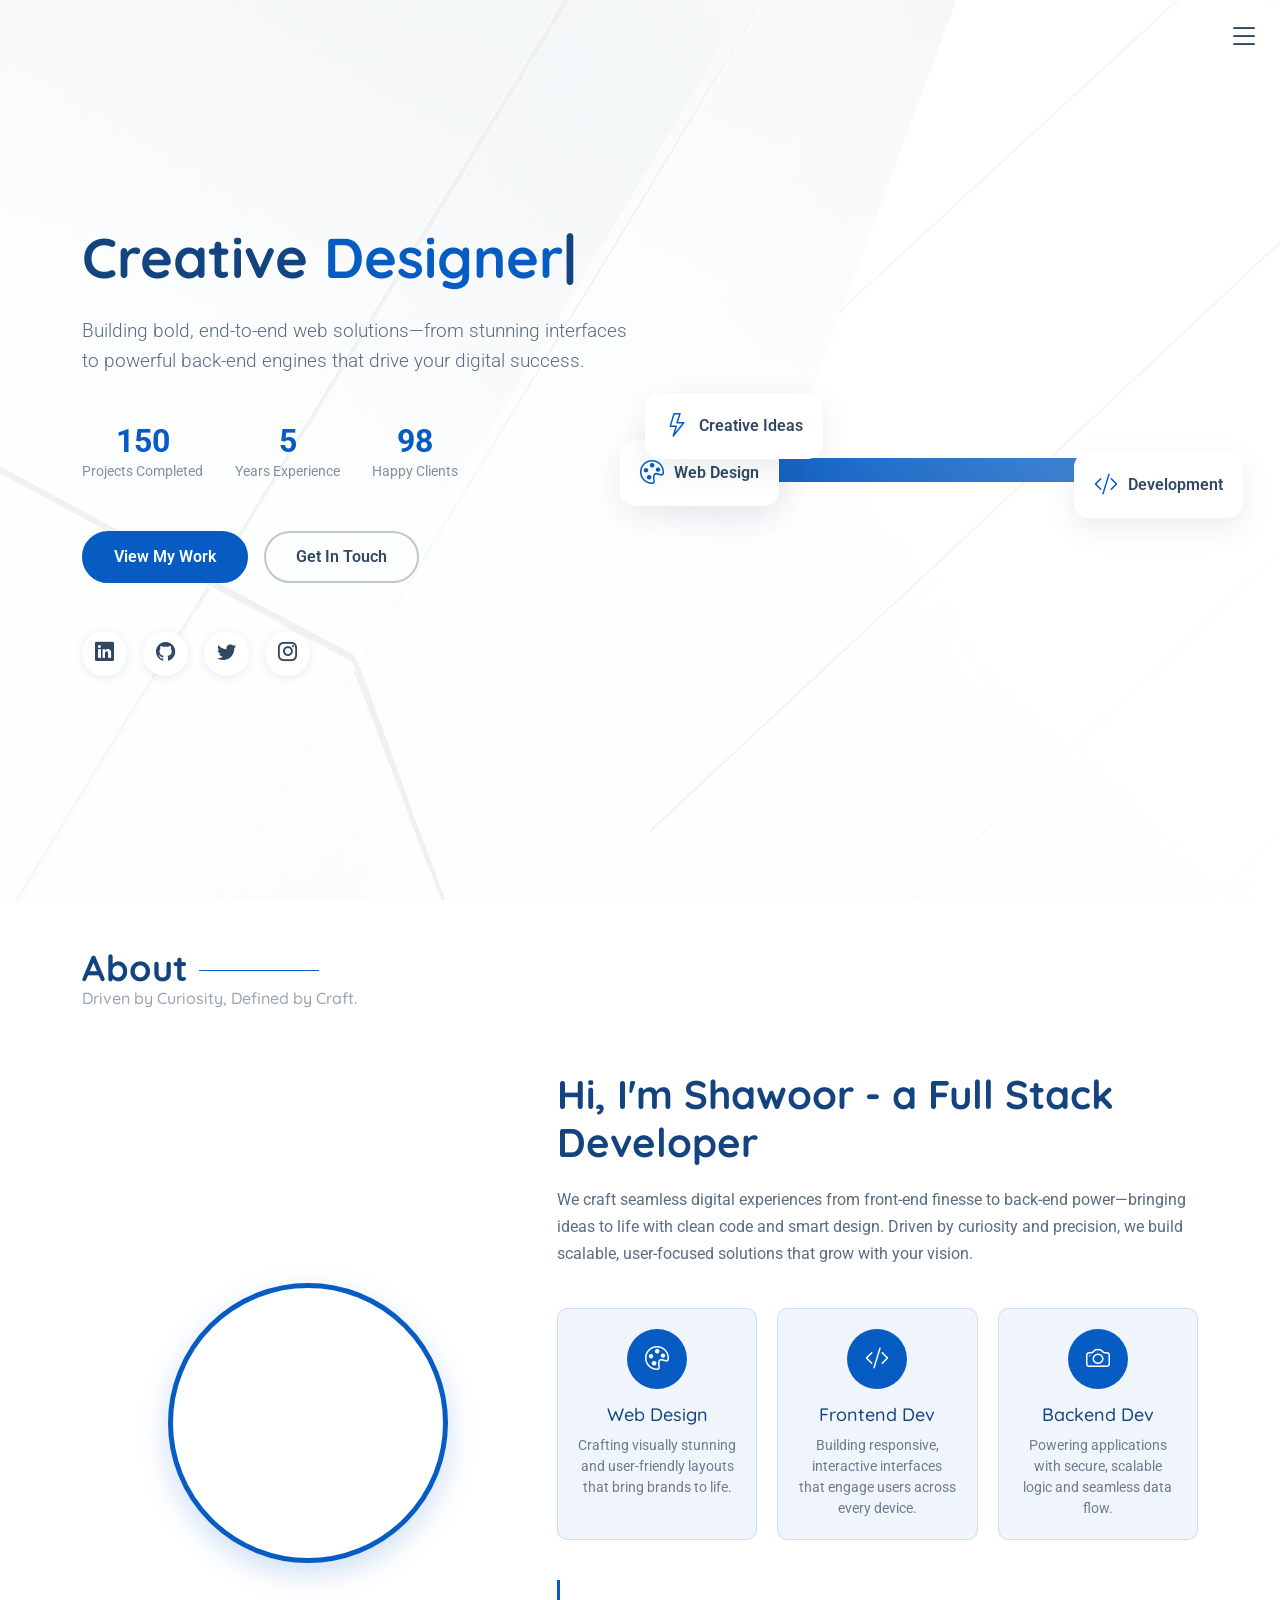
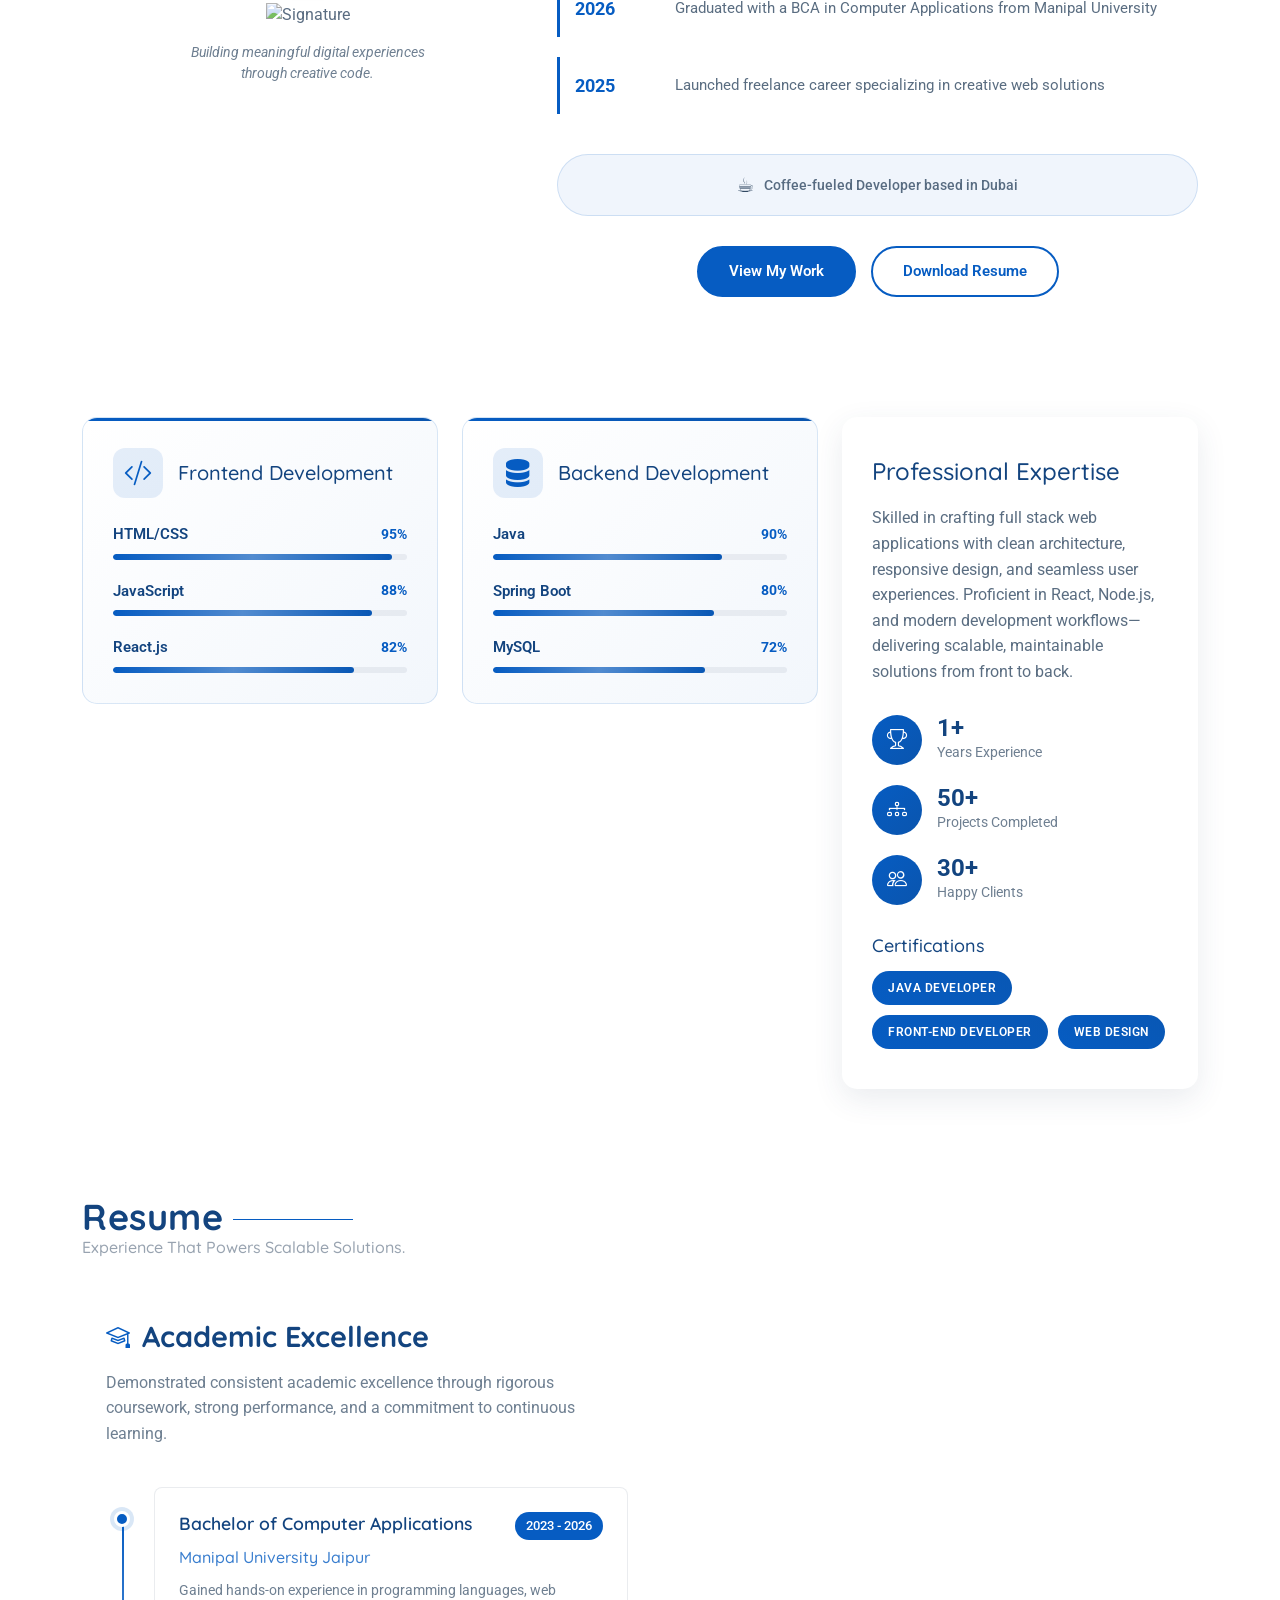
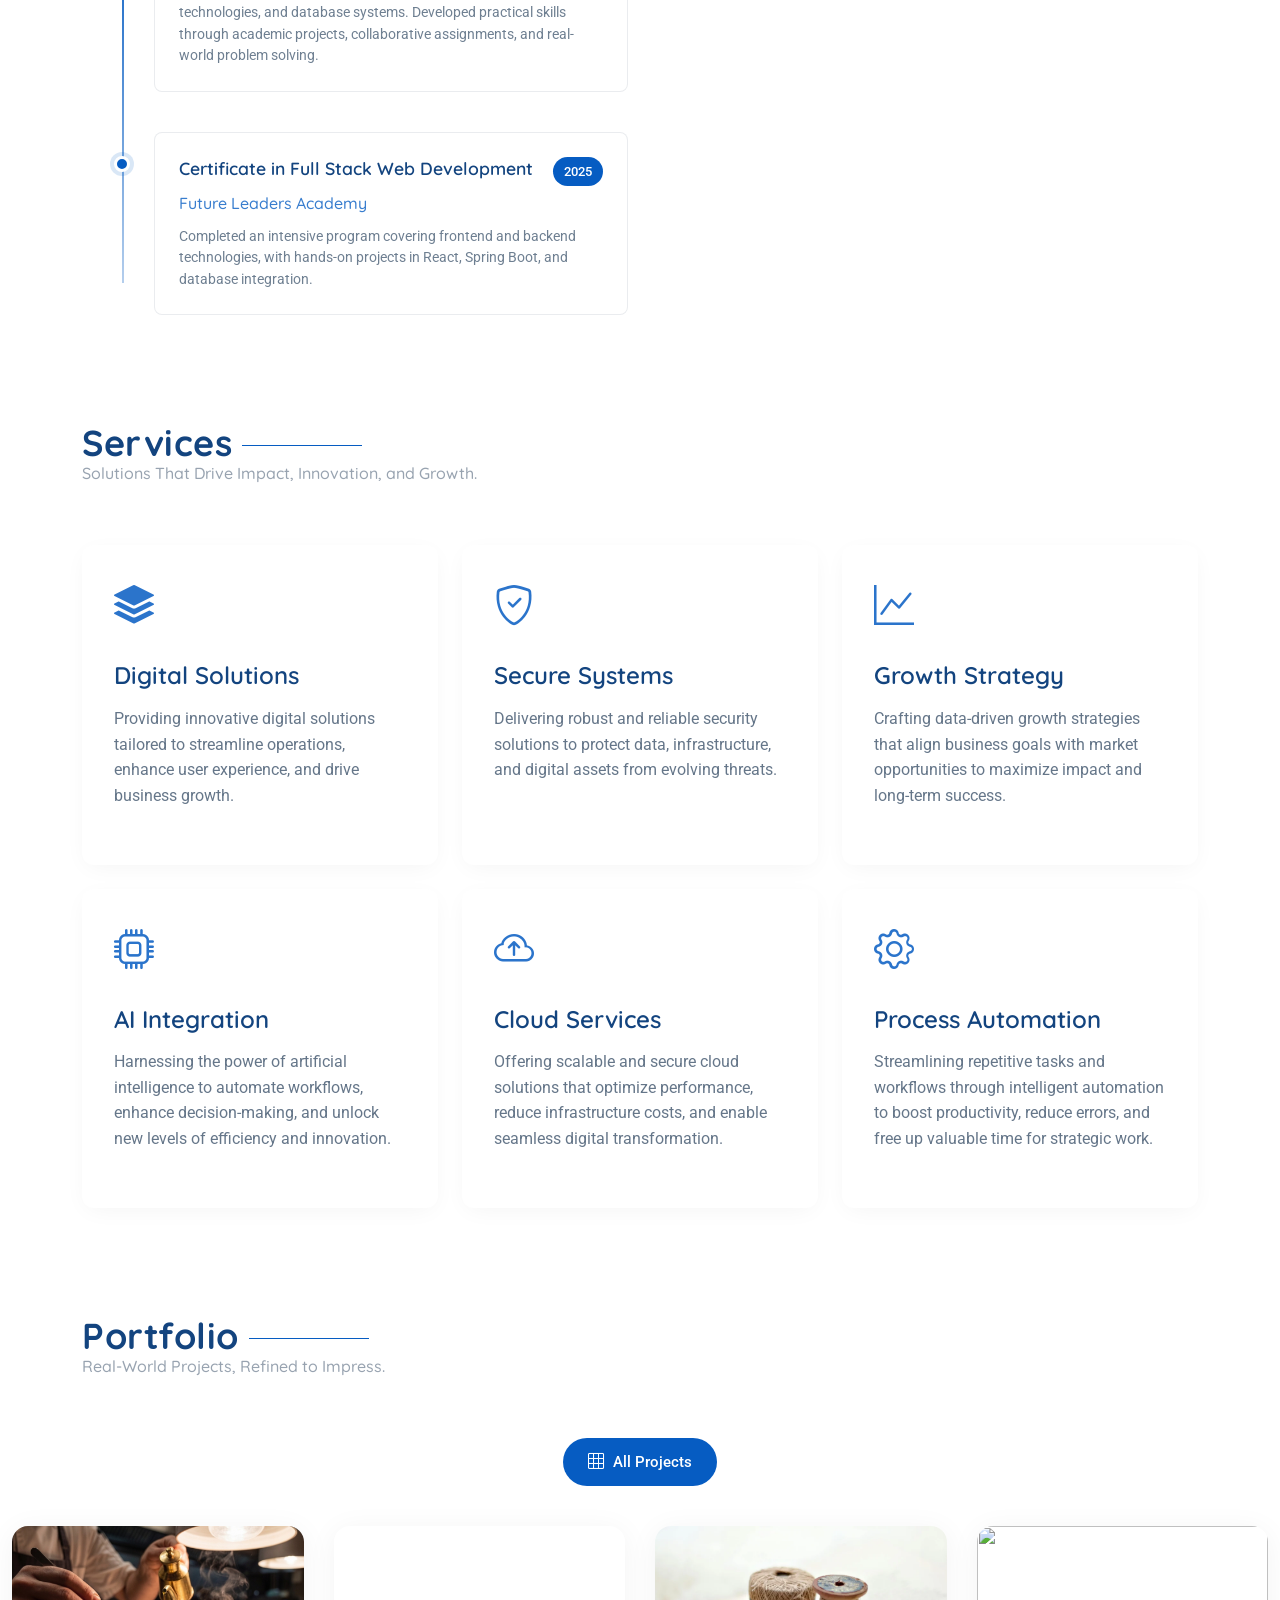
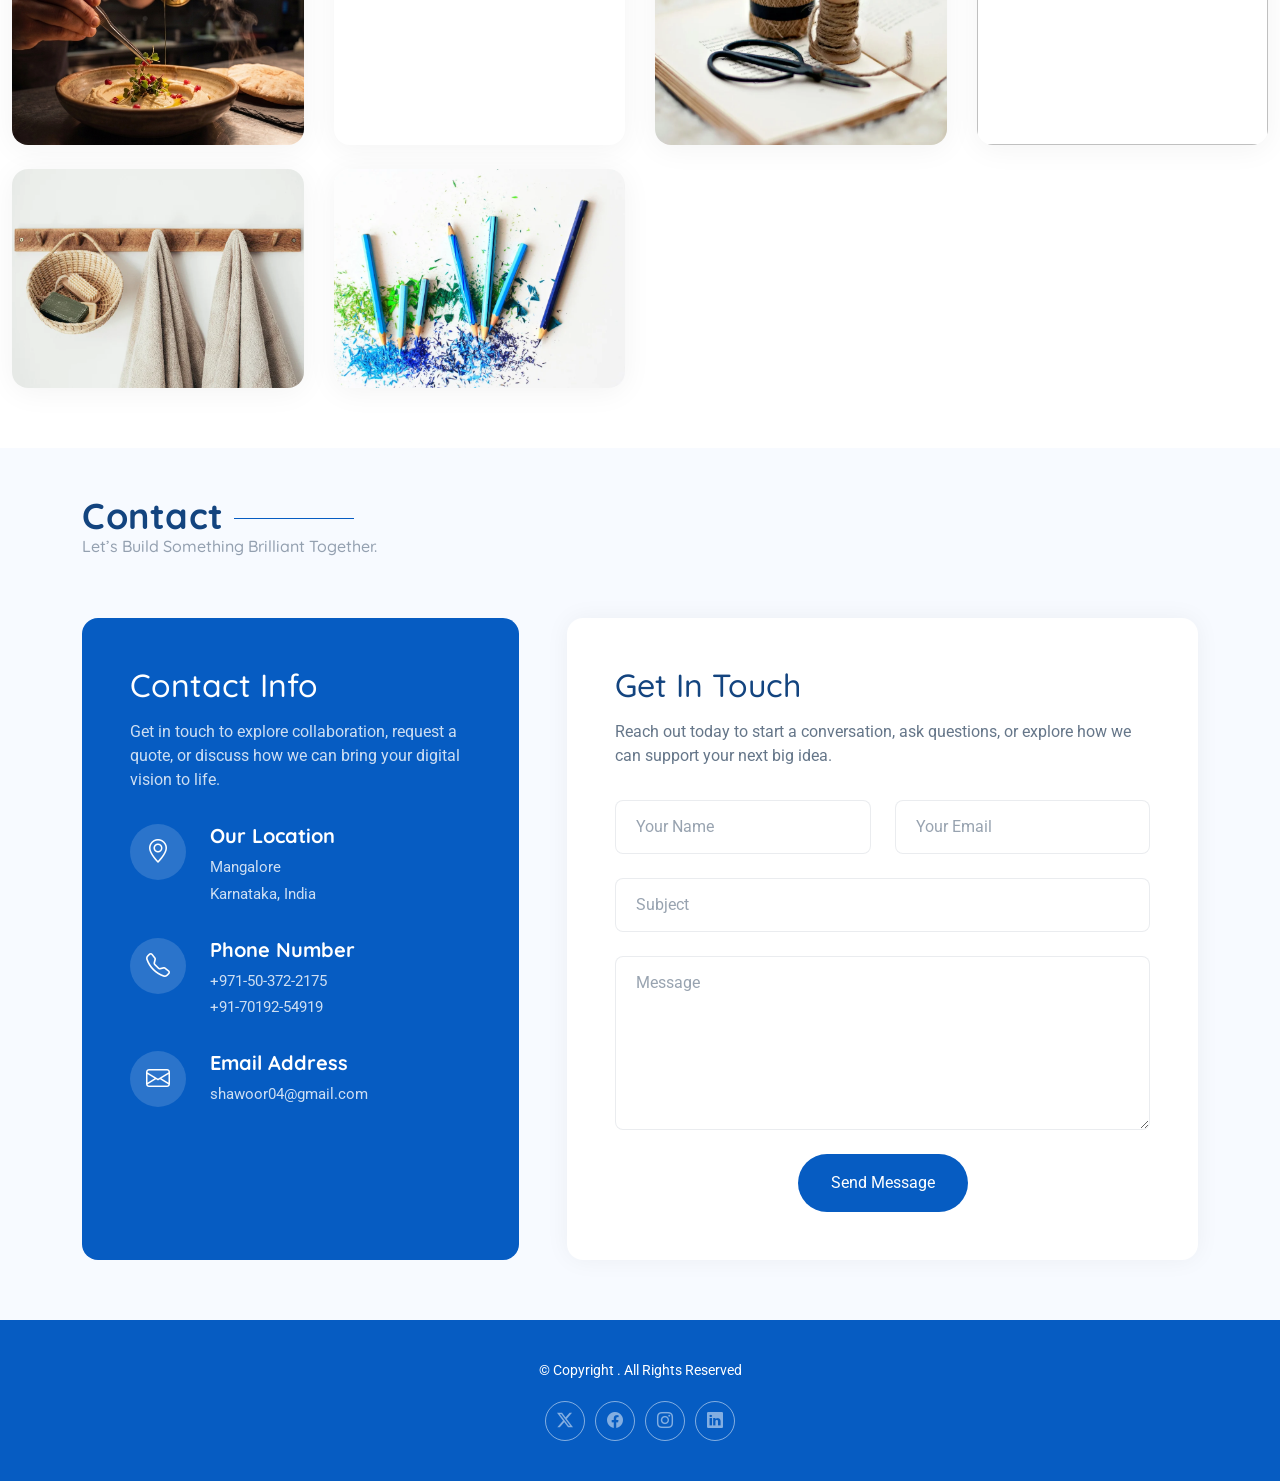
==== commit e6ffe7ae: "fixed video glitch" ====
--- a/index.html
+++ b/index.html
@@ -724,25 +724,17 @@
                 <figure class="entry-image">
                   <div class="video-thumbnail-wrapper" onclick="openVideoModal()"
                     style="cursor:pointer; position:relative; width:100%; height:100%;">
-                    <video id="portfolio-video-thumb" src="assets/video/movies-react-demo.mp4"
+                    <video id="portfolio-video-thumb" src="assets/videos/movies-react-demo.mp4"
                       class="img-fluid portfolio-video-thumb" muted preload="metadata"
                       style="width:100%; height:100%; object-fit:cover; display:block;"></video>
-                    <div class="video-play-btn"
-                      style="position:absolute; top:50%; left:50%; transform:translate(-50%,-50%); z-index:5; pointer-events:none;">
-                      <div
-                        style="width:56px; height:56px; background:rgba(255,255,255,0.92); border-radius:50%; display:flex; align-items:center; justify-content:center; box-shadow:0 4px 20px rgba(0,0,0,0.35); transition:transform 0.2s;">
-                        <svg width="22" height="22" viewBox="0 0 24 24" fill="none" xmlns="http://www.w3.org/2000/svg">
-                          <path d="M8 5.14v14l11-7-11-7z" fill="#111" />
-                        </svg>
-                      </div>
-                    </div>
                   </div>
                   <div class="entry-overlay">
                     <div class="overlay-content">
                       <div class="entry-meta">React Development</div>
                       <h3 class="entry-title">Movies React Site</h3>
                       <div class="entry-links">
-                        <a href="#" onclick="openVideoModal(); return false;" title="Watch Demo">
+                        <a href="assets/videos/movies-react-demo.mp4" onclick="openVideoModal(); return false;"
+                          title="Watch Demo">
                           <i class="bi bi-play-circle"></i>
                         </a>
                       </div>
@@ -754,11 +746,11 @@
 
             <!-- Video Modal -->
             <div id="videoModal"
-              style="display:none; position:fixed; inset:0; z-index:9999; background:rgba(0,0,0,0.88); align-items:center; justify-content:center;">
+              style=" position:fixed; inset:0; z-index:9999; background:rgba(0,0,0,0.88); align-items:center; justify-content:center;">
               <div style="position:relative; max-width:90vw; max-height:90vh; width:960px;">
                 <button onclick="closeVideoModal()"
                   style="position:absolute; top:-40px; right:0; background:none; border:none; color:#fff; font-size:2rem; cursor:pointer; line-height:1;">&times;</button>
-                <video id="portfolio-video-modal" src="assets/video/movies-react-demo.mp4" controls autoplay
+                <video id="portfolio-video-modal" src="assets/videos/movies-react-demo.mp4" controls autoplay
                   style="width:100%; max-height:85vh; border-radius:8px; box-shadow:0 8px 40px rgba(0,0,0,0.6); display:block;"></video>
               </div>
             </div>
--- a/assets/css/main.css
+++ b/assets/css/main.css
@@ -1928,11 +1928,11 @@
 }
 
 .portfolio-video-entry .entry-image { position: relative; overflow: hidden; }
-  .portfolio-video-thumb { transition: transform 0.4s ease; }
-  .portfolio-video-entry:hover .portfolio-video-thumb { transform: scale(1.04); }
-  .video-thumbnail-wrapper:hover .video-play-btn > div { transform: scale(1.12); }
-  #videoModal { display: none; }
-  #videoModal.active { display: flex; }
+.portfolio-video-thumb { transition: transform 0.4s ease; }
+.portfolio-video-entry:hover .portfolio-video-thumb { transform: scale(1.04); }
+.video-thumbnail-wrapper:hover .video-play-btn > div { transform: scale(1.12); }
+#videoModal { display: none; }
+#videoModal.active { display: flex; }
 
 @media (max-width: 768px) {
   .portfolio .portfolio-entry .entry-image .entry-overlay {
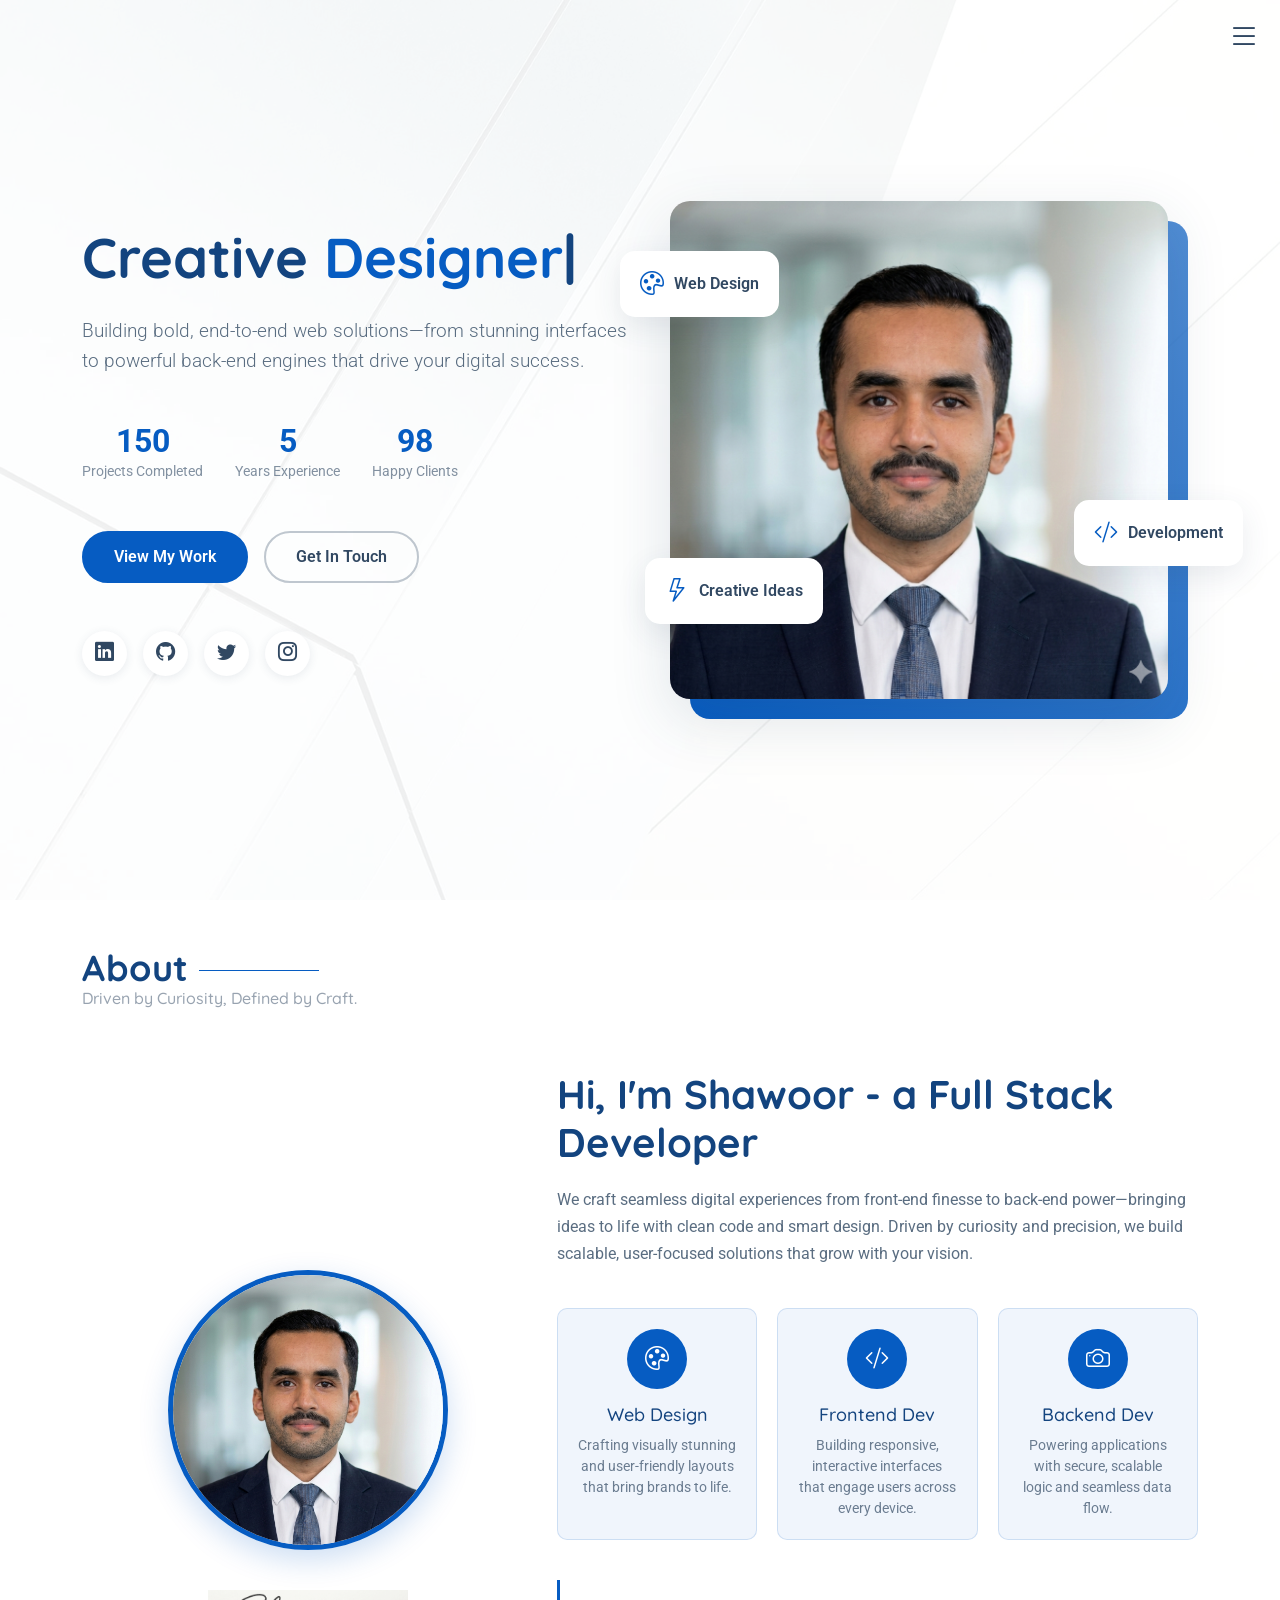
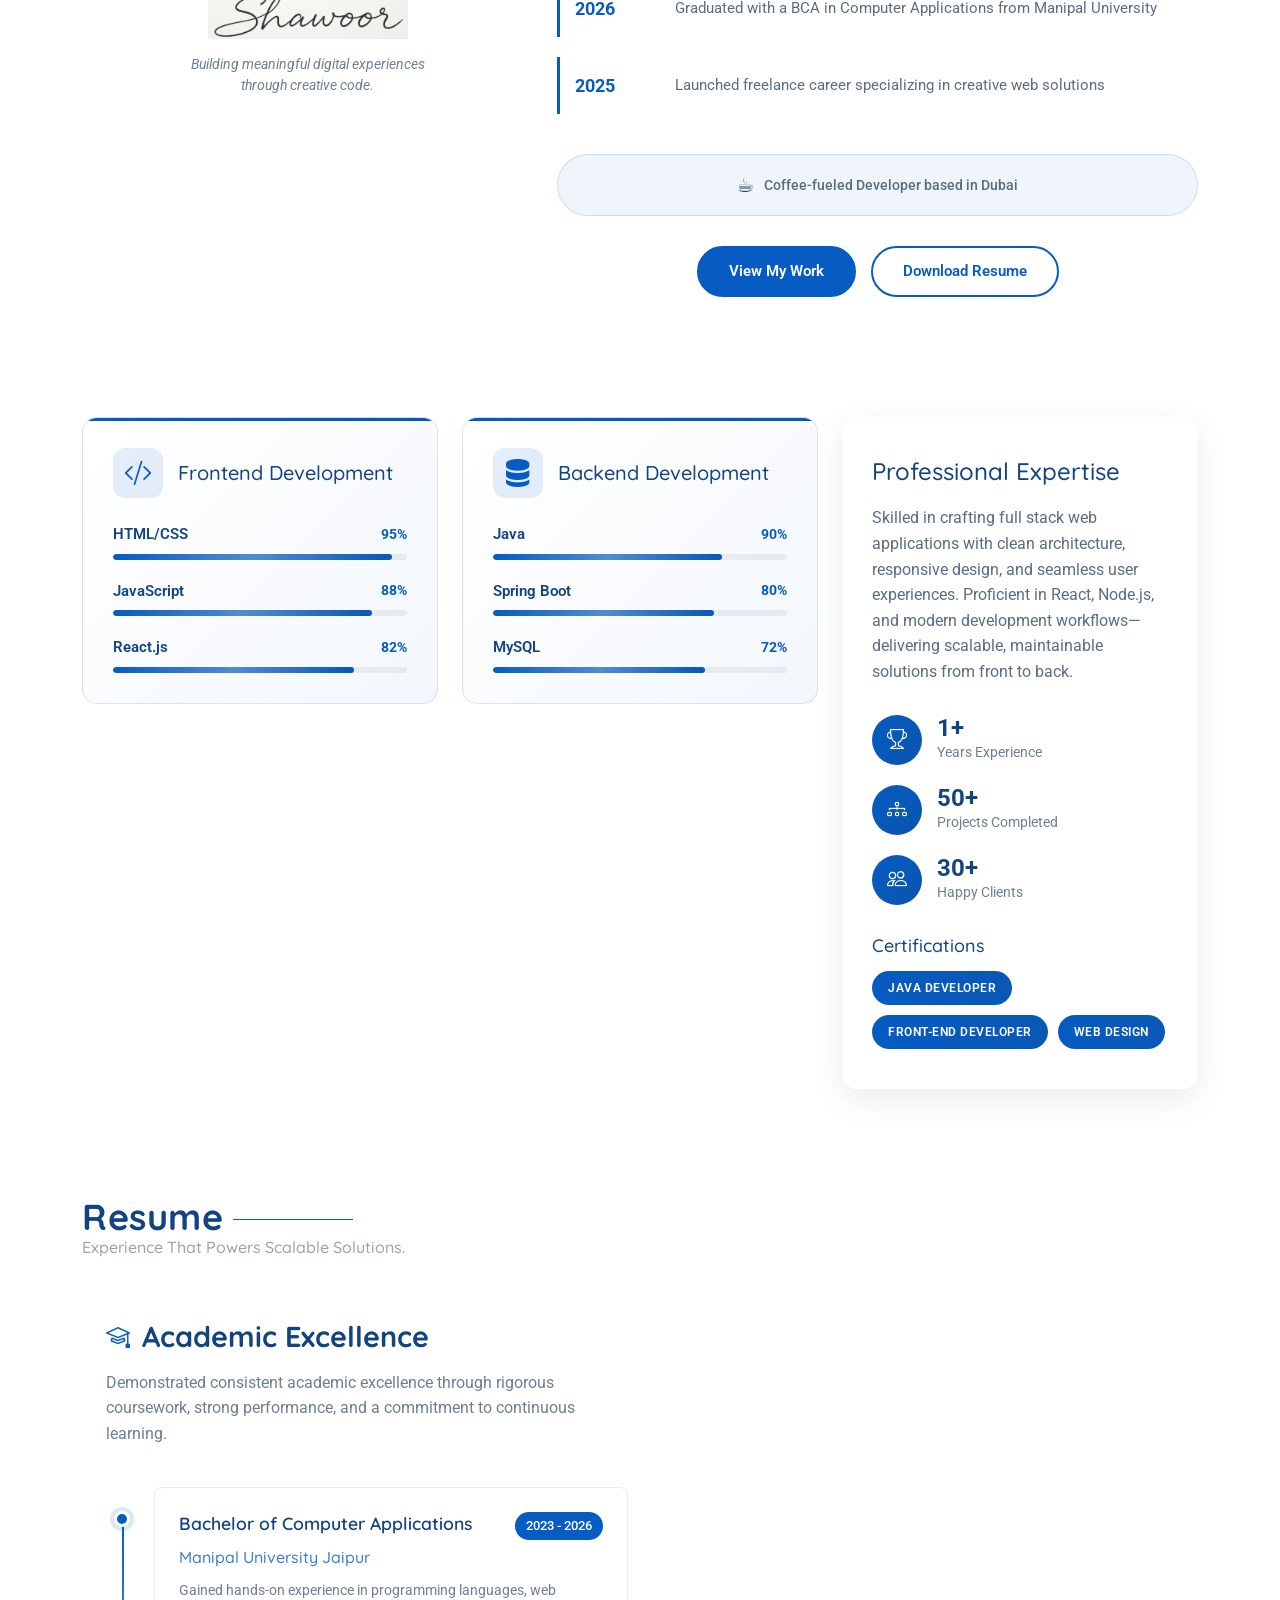
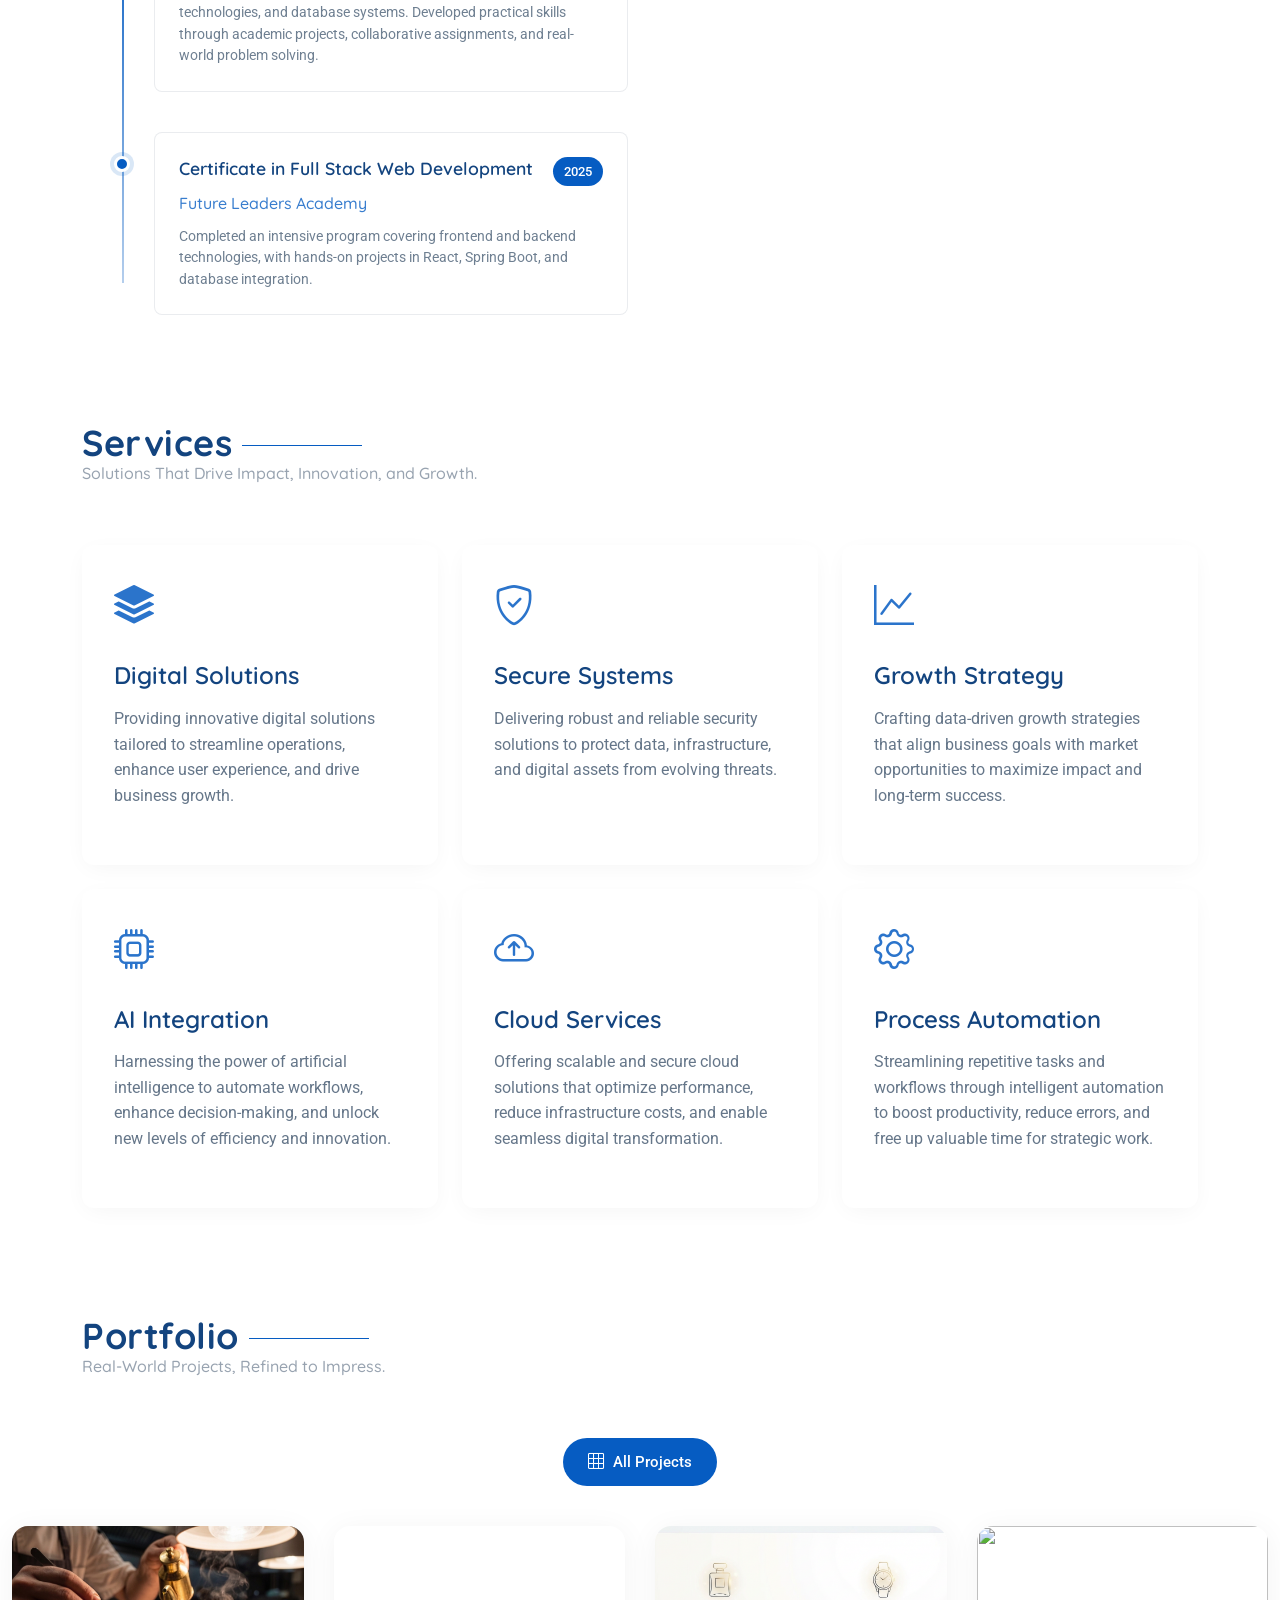
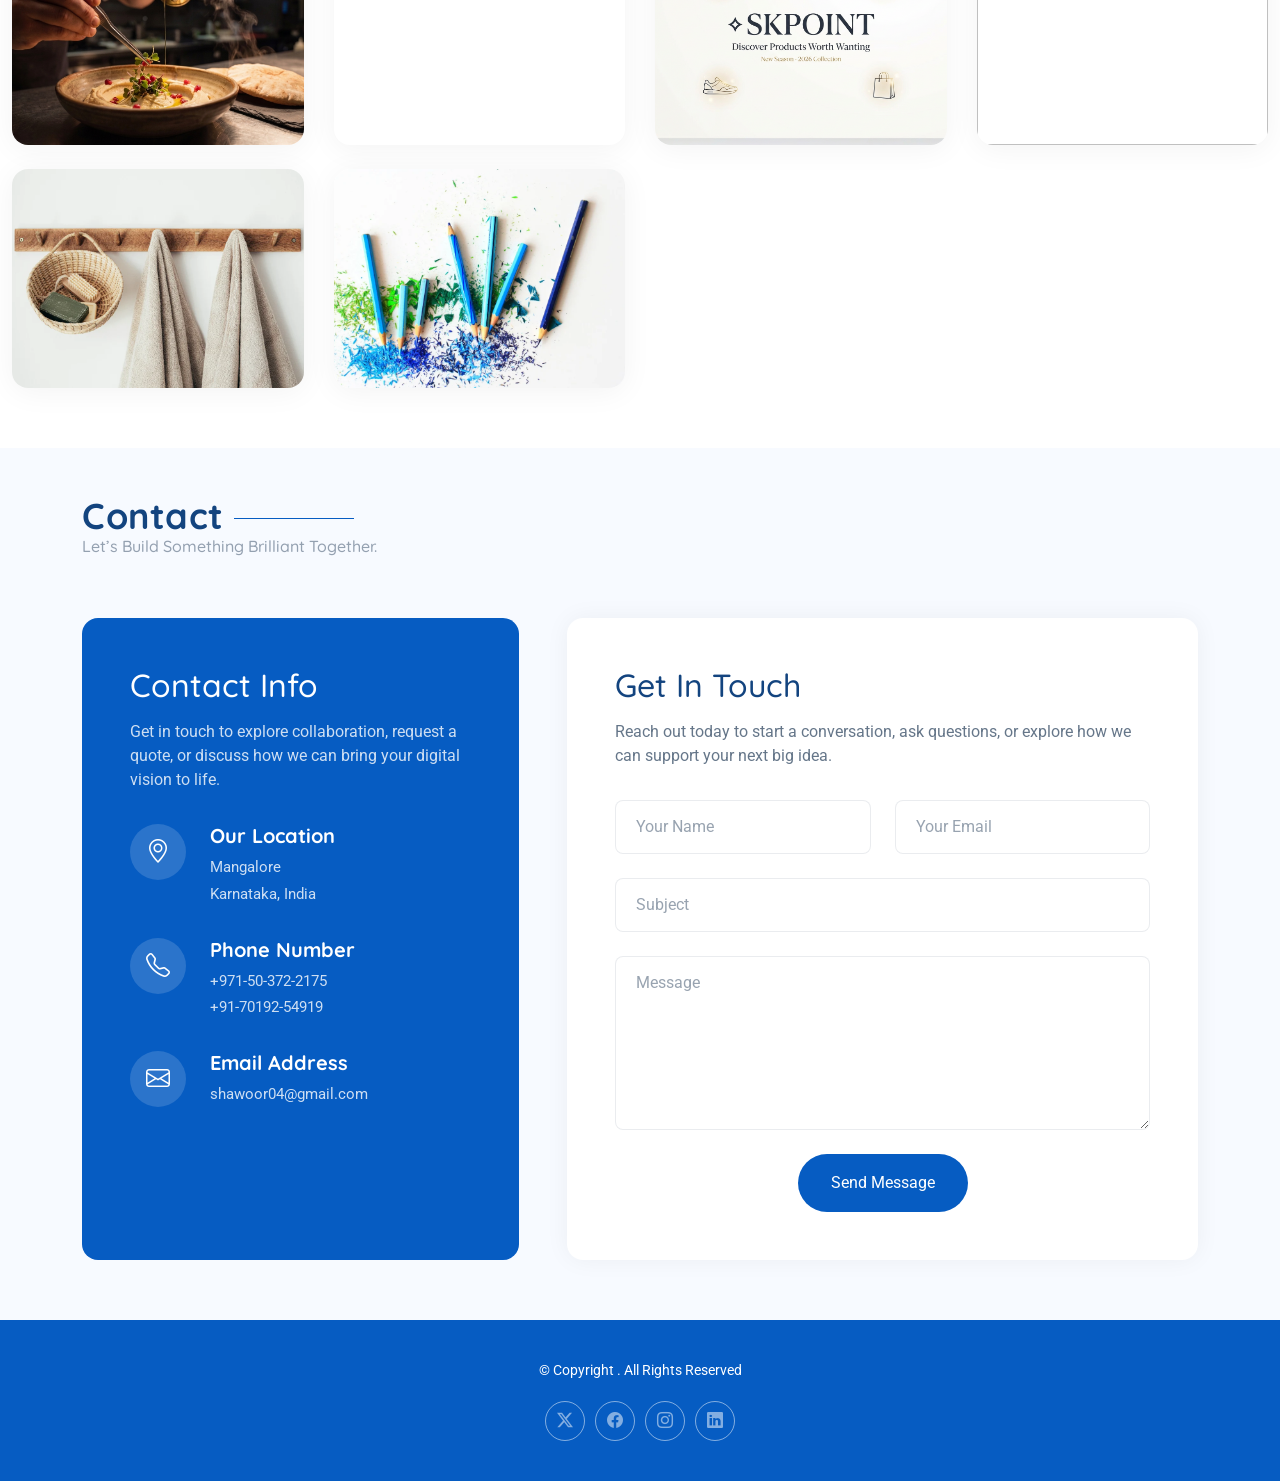
==== commit 4f8bb3c2: "added e commerce site" ====
--- a/index.html
+++ b/index.html
@@ -131,8 +131,7 @@
                   <span>Creative Ideas</span>
                 </div>
               </div>
-              <img src="assets/img/profile/profile-square-1.webp" alt="Portfolio Hero"
-                class="img-fluid hero-main-image">
+              <img src="assets/img/profile/profile-2.png" alt="Portfolio Hero" class="img-fluid hero-main-image">
               <div class="image-overlay"></div>
             </div>
           </div>
@@ -157,10 +156,10 @@
           <div class="col-lg-5" data-aos="fade-right" data-aos-delay="200">
             <div class="profile-image-wrapper">
               <div class="profile-image">
-                <img src="assets/img/profile/profile-square-1.webp" alt="Profile" class="img-fluid">
+                <img src="assets/img/profile/profile-2.png" alt="Profile" class="img-fluid">
               </div>
               <div class="signature-section">
-                <img src="assets/img/misc/signature-1.webp" alt="Signature" class="signature">
+                <img src="assets/img/misc/signature.png" alt="Signature" class="signature">
                 <p class="quote">Building meaningful digital experiences through creative code.</p>
               </div>
             </div>
@@ -698,18 +697,18 @@
             <div class="col-xl-3 col-lg-4 col-md-6 portfolio-item isotope-item filter-ui">
               <article class="portfolio-entry">
                 <figure class="entry-image">
-                  <img src="assets/img/portfolio/restaurant-tn.png" class="img-fluid" alt="" loading="lazy">
+                  <img src="assets/img/portfolio/portfolio-1.png" class="img-fluid" alt="" loading="lazy">
                   <div class="entry-overlay">
                     <div class="overlay-content">
                       <div class="entry-meta">Web Design</div>
                       <h3 class="entry-title">Restaurant Website</h3>
                       <div class="entry-links">
-                        <a href="assets/img/portfolio/restaurant-tn.png" class="glightbox"
+                        <a href="assets/img/portfolio/portfolio-1.png" class="glightbox"
                           data-gallery="portfolio-gallery-ui"
-                          data-glightbox="title: Restaurant Website; description: Praesent commodo cursus magna, vel scelerisque nisl consectetur.">
+                          data-glightbox="title: Restaurant Website; description: A taste of Arabian nights in every bite.">
                           <i class="bi bi-arrows-angle-expand"></i>
                         </a>
-                        <a href="portfolio-details.html">
+                        <a href="https://shawoorayyoob.github.io/Restaurant/" target="_blank">
                           <i class="bi bi-arrow-right"></i>
                         </a>
                       </div>
@@ -758,18 +757,18 @@
             <div class="col-xl-3 col-lg-4 col-md-6 portfolio-item isotope-item filter-photography">
               <article class="portfolio-entry">
                 <figure class="entry-image">
-                  <img src="assets/img/portfolio/portfolio-7.webp" class="img-fluid" alt="" loading="lazy">
+                  <img src="assets/img/portfolio/portfolio-3.png" class="img-fluid" alt="" loading="lazy">
                   <div class="entry-overlay">
                     <div class="overlay-content">
-                      <div class="entry-meta">Photography</div>
-                      <h3 class="entry-title">Urban Architecture</h3>
+                      <div class="entry-meta">Sk Point</div>
+                      <h3 class="entry-title">E-Commerce Website</h3>
                       <div class="entry-links">
-                        <a href="assets/img/portfolio/portfolio-7.webp" class="glightbox"
+                        <a href="assets/img/portfolio/portfolio-3.png" class="glightbox"
                           data-gallery="portfolio-gallery-photography"
-                          data-glightbox="title: Urban Architecture; description: Sed ut perspiciatis unde omnis iste natus error sit voluptatem.">
+                          data-glightbox="title: E-Commerce Website; description: SK Point — your one‑stop online store for quality products at unbeatable prices.">
                           <i class="bi bi-arrows-angle-expand"></i>
                         </a>
-                        <a href="portfolio-details.html">
+                        <a href="https://shawoorayyoob.github.io/e-commerce/" target="_blank">
                           <i class="bi bi-arrow-right"></i>
                         </a>
                       </div>
@@ -782,13 +781,13 @@
             <div class="col-xl-3 col-lg-4 col-md-6 portfolio-item isotope-item filter-ui">
               <article class="portfolio-entry">
                 <figure class="entry-image">
-                  <img src="assets/img/portfolio/portfolio-2.webp" class="img-fluid" alt="" loading="lazy">
+                  <img src="assets/img/portfolio/portfolio-4.webp" class="img-fluid" alt="" loading="lazy">
                   <div class="entry-overlay">
                     <div class="overlay-content">
                       <div class="entry-meta">UI/UX Design</div>
                       <h3 class="entry-title">Smart Home Interface</h3>
                       <div class="entry-links">
-                        <a href="assets/img/portfolio/portfolio-2.webp" class="glightbox"
+                        <a href="assets/img/portfolio/portfolio-4.webp" class="glightbox"
                           data-gallery="portfolio-gallery-ui"
                           data-glightbox="title: Smart Home Interface; description: At vero eos et accusamus et iusto odio dignissimos ducimus.">
                           <i class="bi bi-arrows-angle-expand"></i>
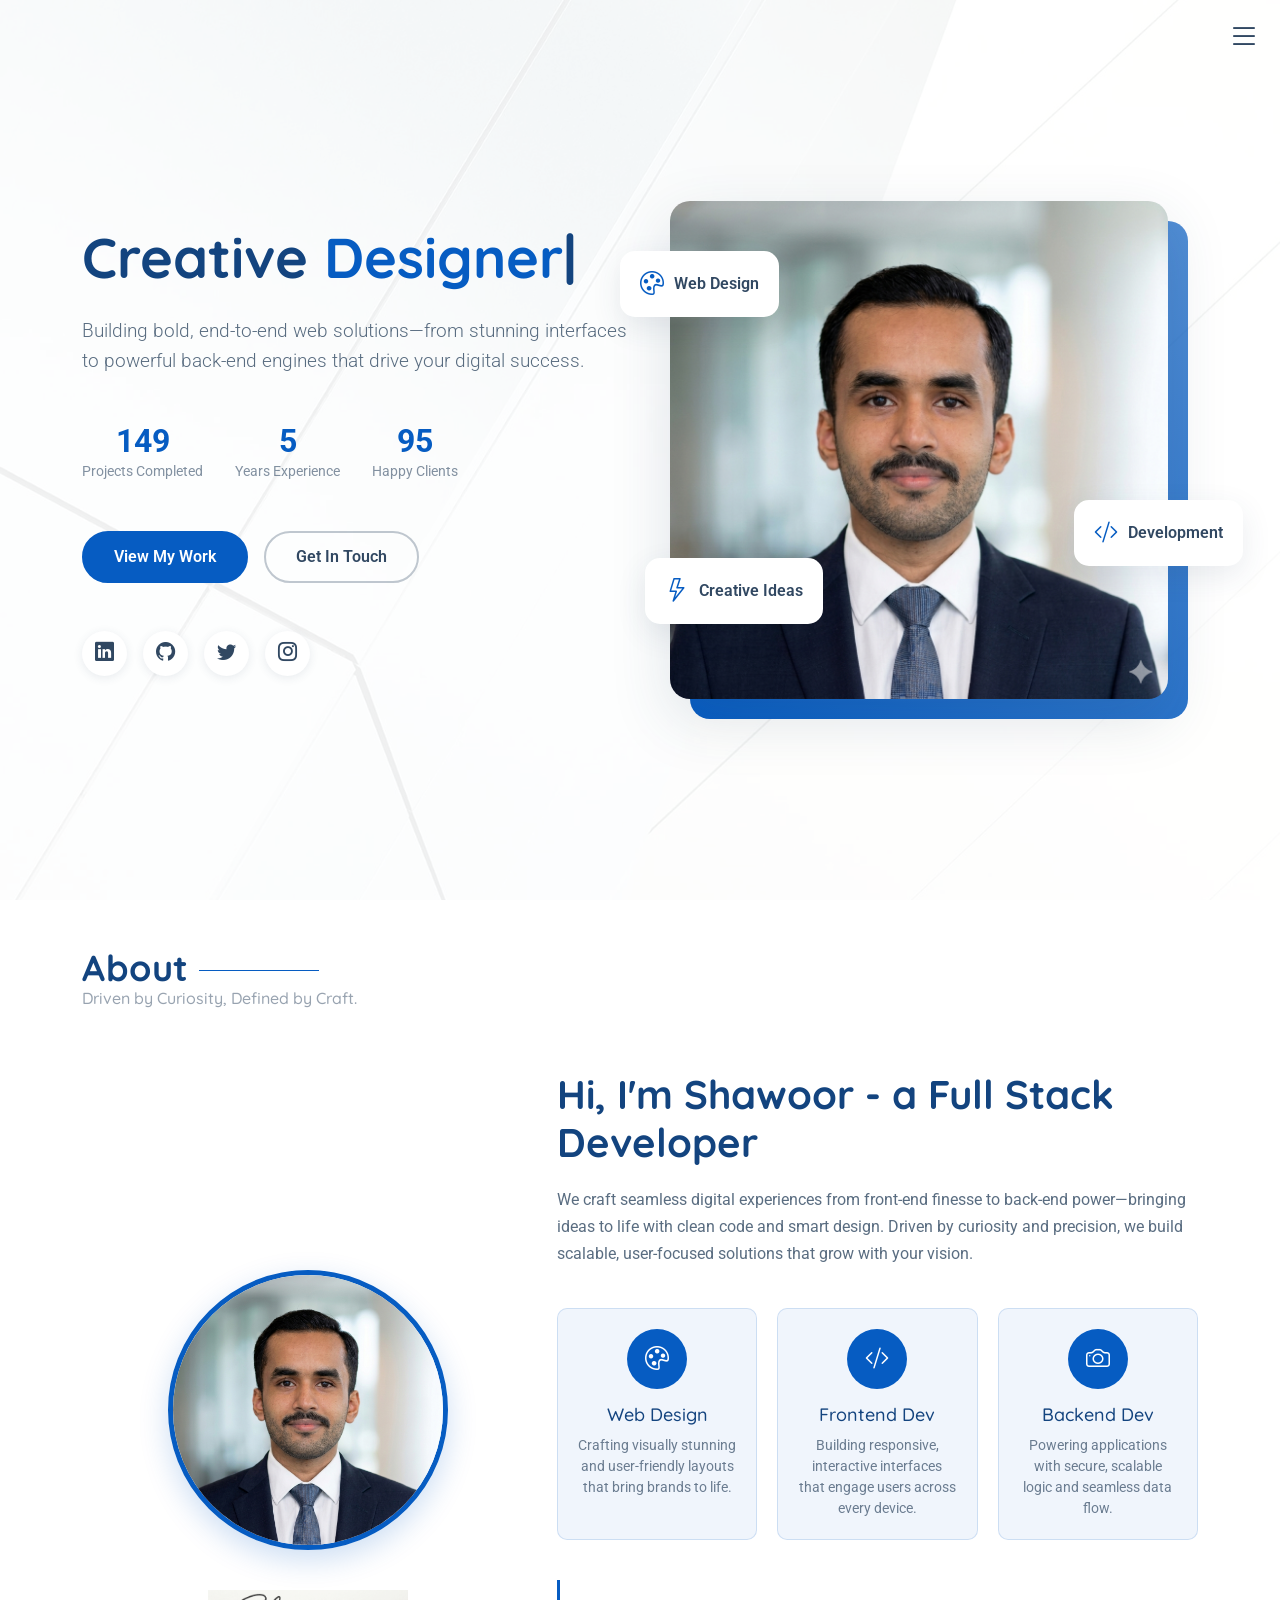
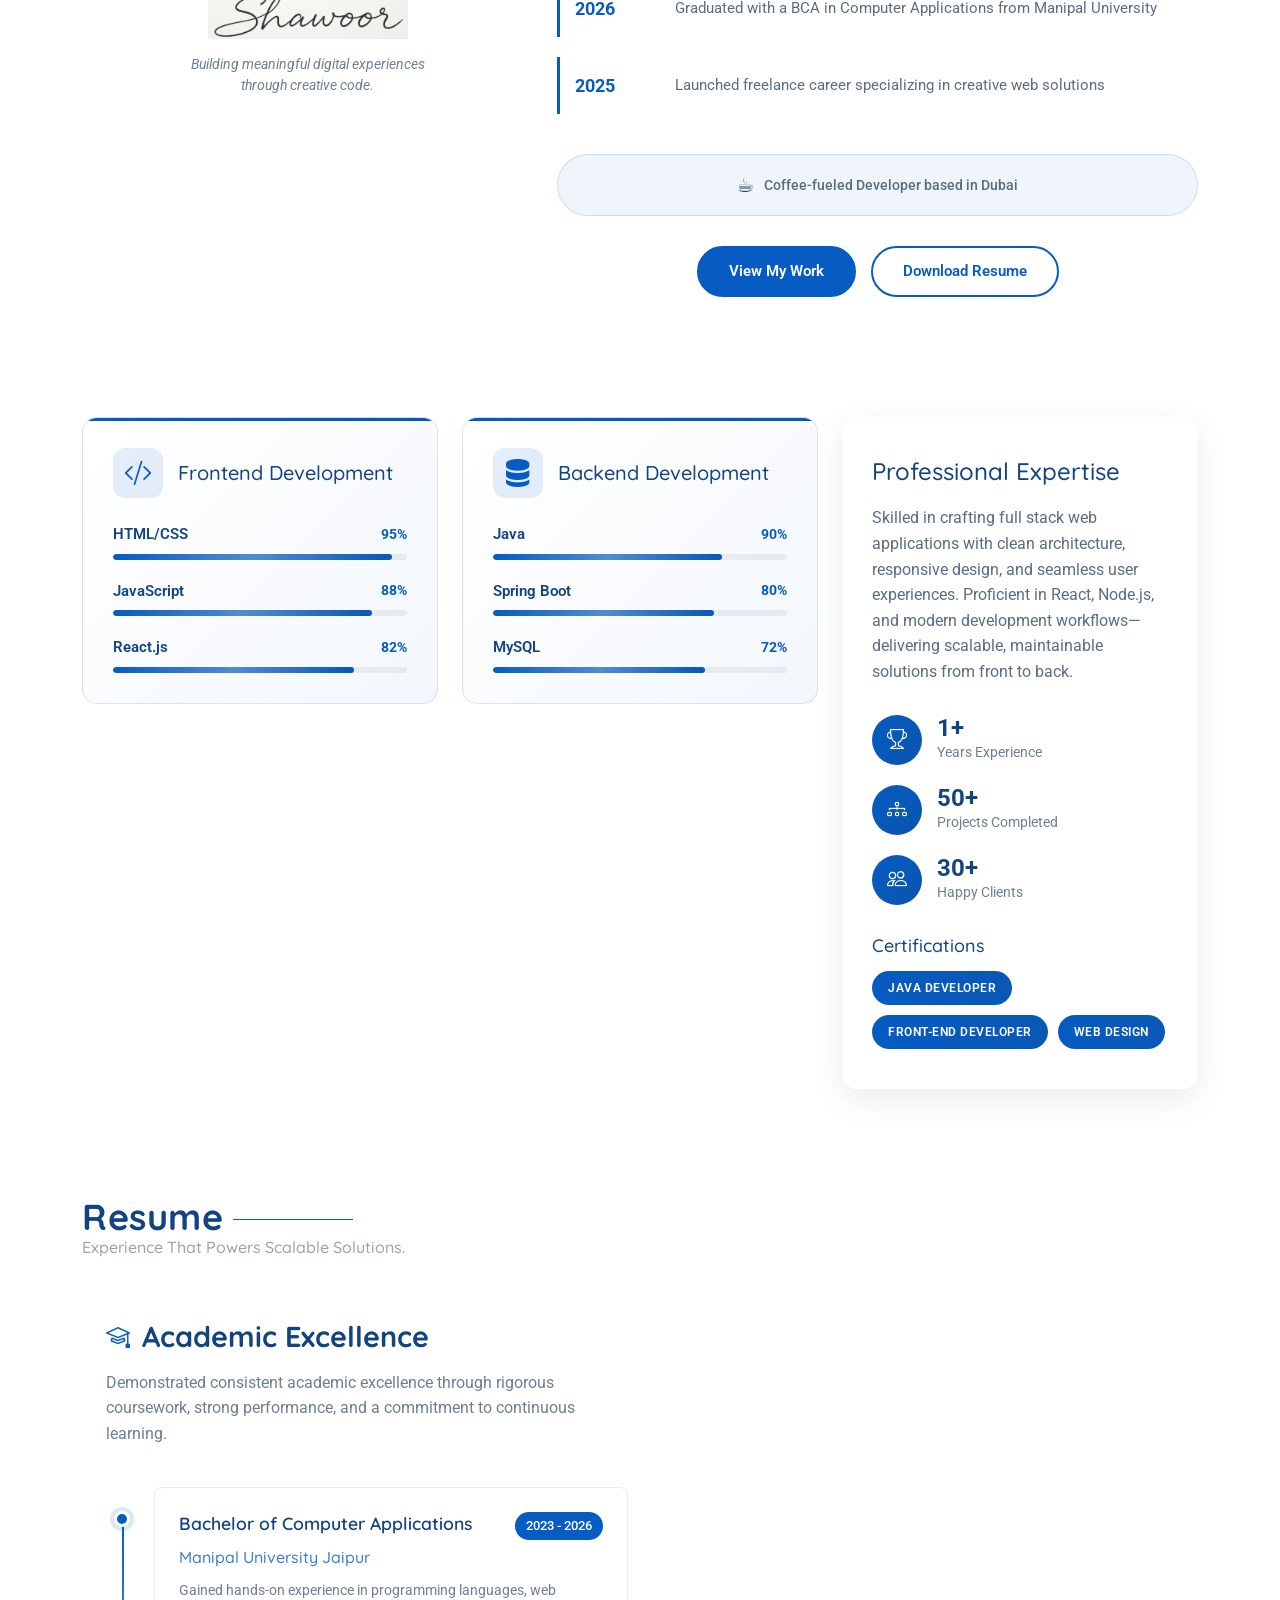
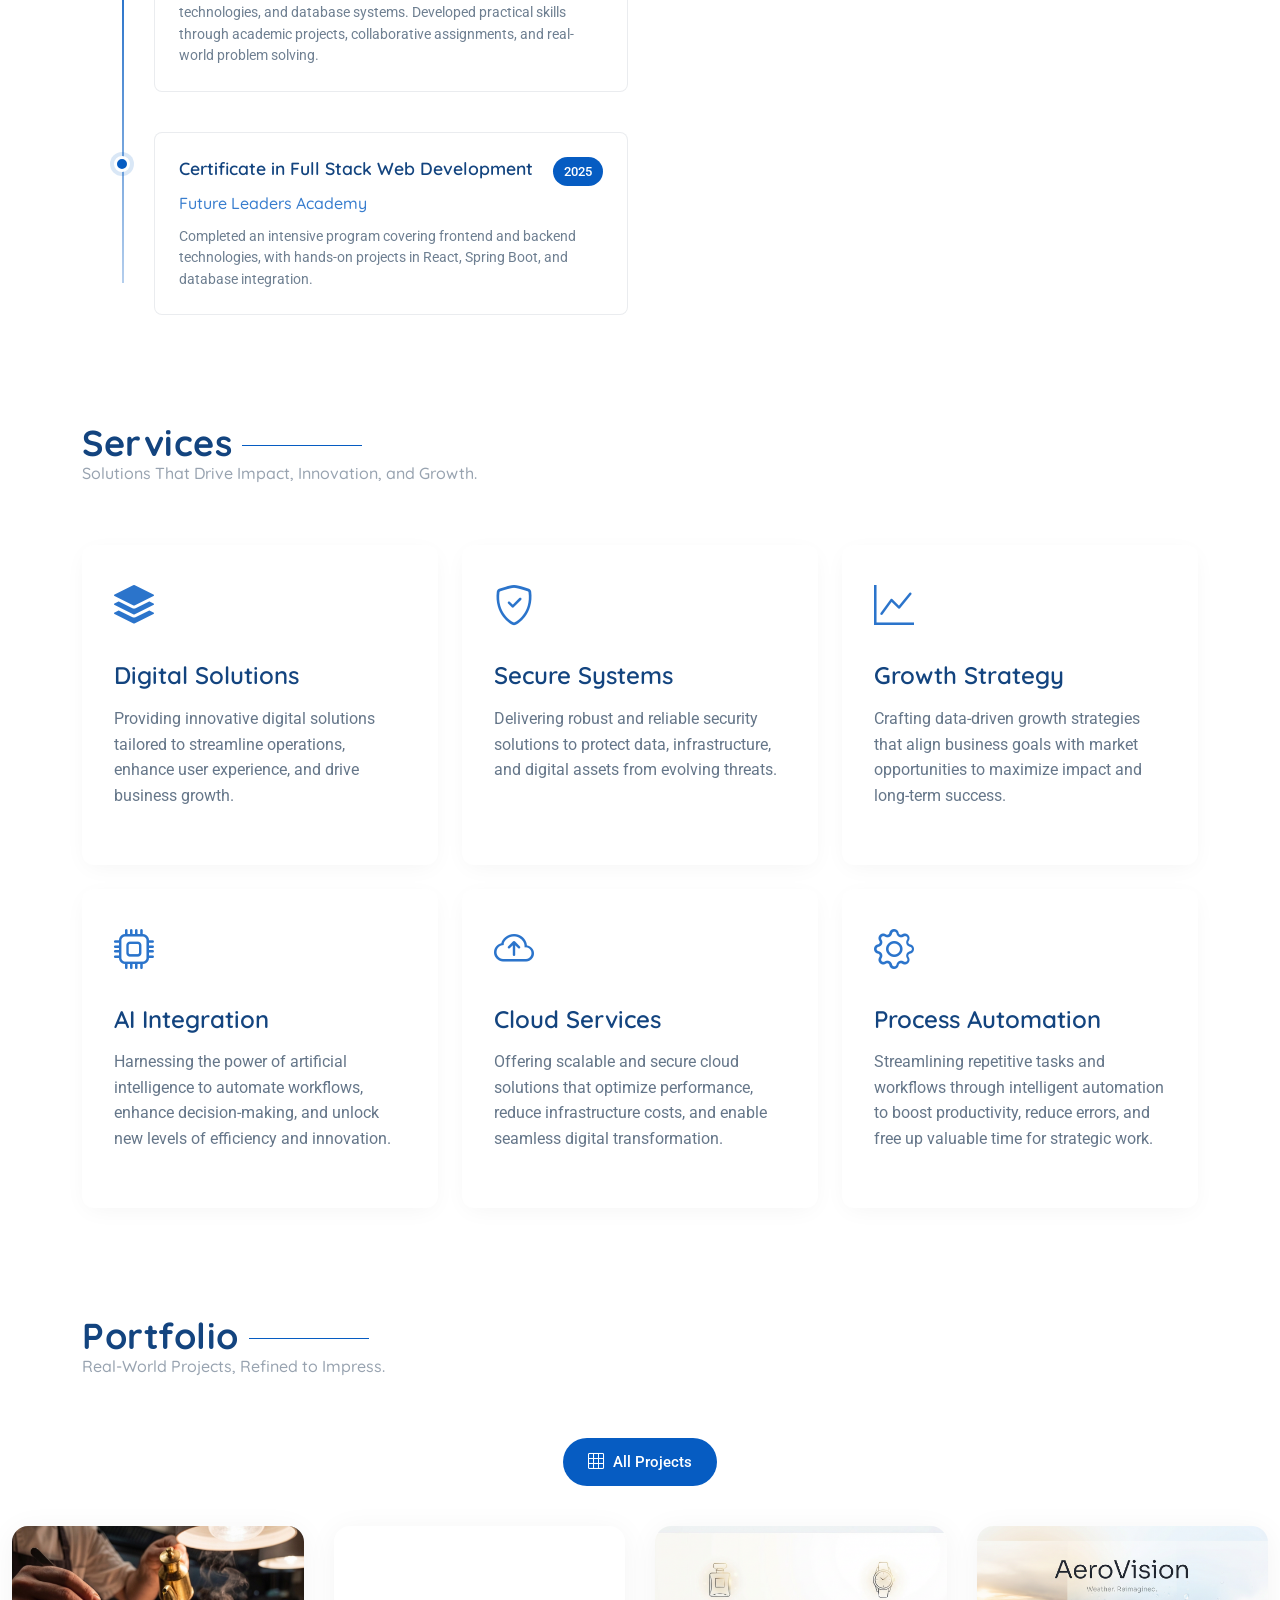
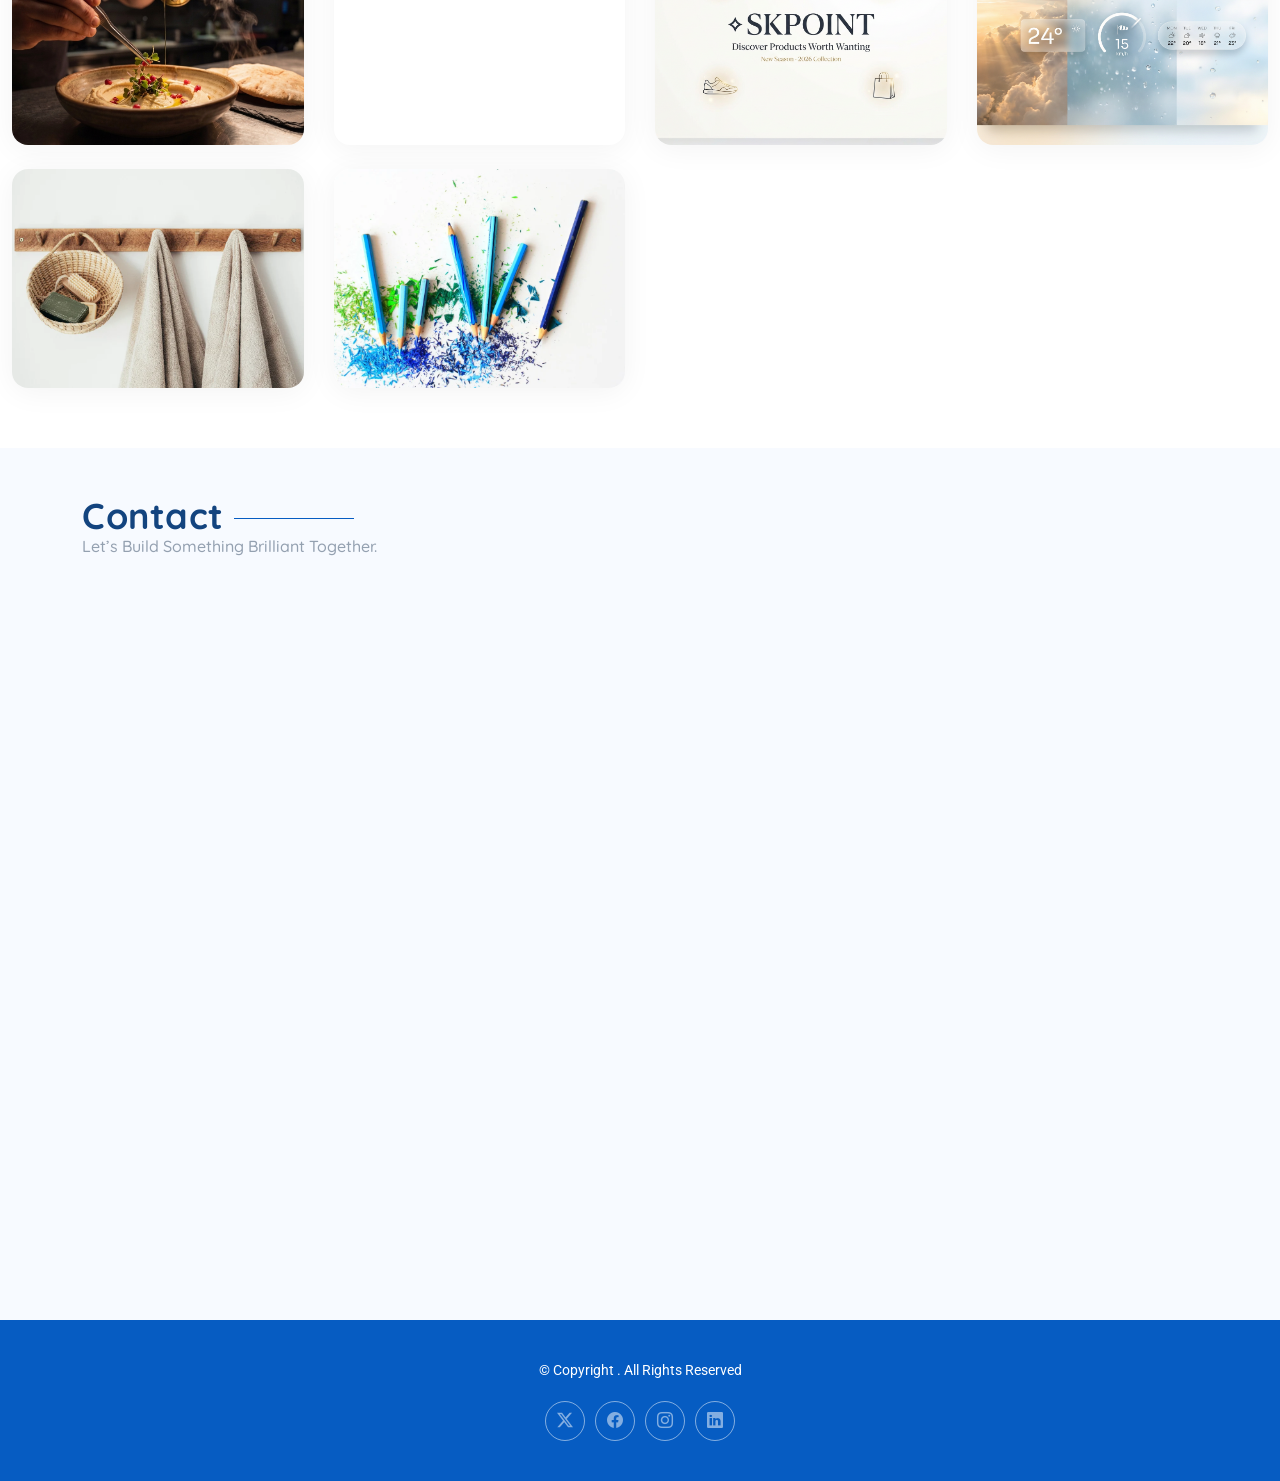
==== commit 242e47bf: "added weather app" ====
--- a/index.html
+++ b/index.html
@@ -781,18 +781,18 @@
             <div class="col-xl-3 col-lg-4 col-md-6 portfolio-item isotope-item filter-ui">
               <article class="portfolio-entry">
                 <figure class="entry-image">
-                  <img src="assets/img/portfolio/portfolio-4.webp" class="img-fluid" alt="" loading="lazy">
+                  <img src="assets/img/portfolio/portfolio-4.png" class="img-fluid" alt="" loading="lazy">
                   <div class="entry-overlay">
                     <div class="overlay-content">
-                      <div class="entry-meta">UI/UX Design</div>
-                      <h3 class="entry-title">Smart Home Interface</h3>
+                      <div class="entry-meta">AeroVision</div>
+                      <h3 class="entry-title">Weather App</h3>
                       <div class="entry-links">
-                        <a href="assets/img/portfolio/portfolio-4.webp" class="glightbox"
+                        <a href="assets/img/portfolio/portfolio-4.png" class="glightbox"
                           data-gallery="portfolio-gallery-ui"
-                          data-glightbox="title: Smart Home Interface; description: At vero eos et accusamus et iusto odio dignissimos ducimus.">
+                          data-glightbox="title: Weather App; description: The future of forecasting in your pocket.">
                           <i class="bi bi-arrows-angle-expand"></i>
                         </a>
-                        <a href="portfolio-details.html">
+                        <a href="https://shawoorayyoob.github.io/weather-app/" target="_blank">
                           <i class="bi bi-arrow-right"></i>
                         </a>
                       </div>
@@ -1125,10 +1125,8 @@
               <p>Reach out today to start a conversation, ask questions, or explore how we can support your next big
                 idea.</p>
 
-              <form action="forms/contact.php" method="post" class="php-email-form" data-aos="fade-up"
-                data-aos-delay="200">
+              <form action="https://formspree.io/f/xykbdpqq" method="post" autocomplete="off" data-aos-delay="200">
                 <div class="row gy-4">
-
                   <div class="col-md-6">
                     <input type="text" name="name" class="form-control" placeholder="Your Name" required="">
                   </div>
@@ -1146,10 +1144,6 @@
                   </div>
 
                   <div class="col-12 text-center">
-                    <div class="loading">Loading</div>
-                    <div class="error-message"></div>
-                    <div class="sent-message">Your message has been sent. Thank you!</div>
-
                     <button type="submit" class="btn">Send Message</button>
                   </div>
                 </div>
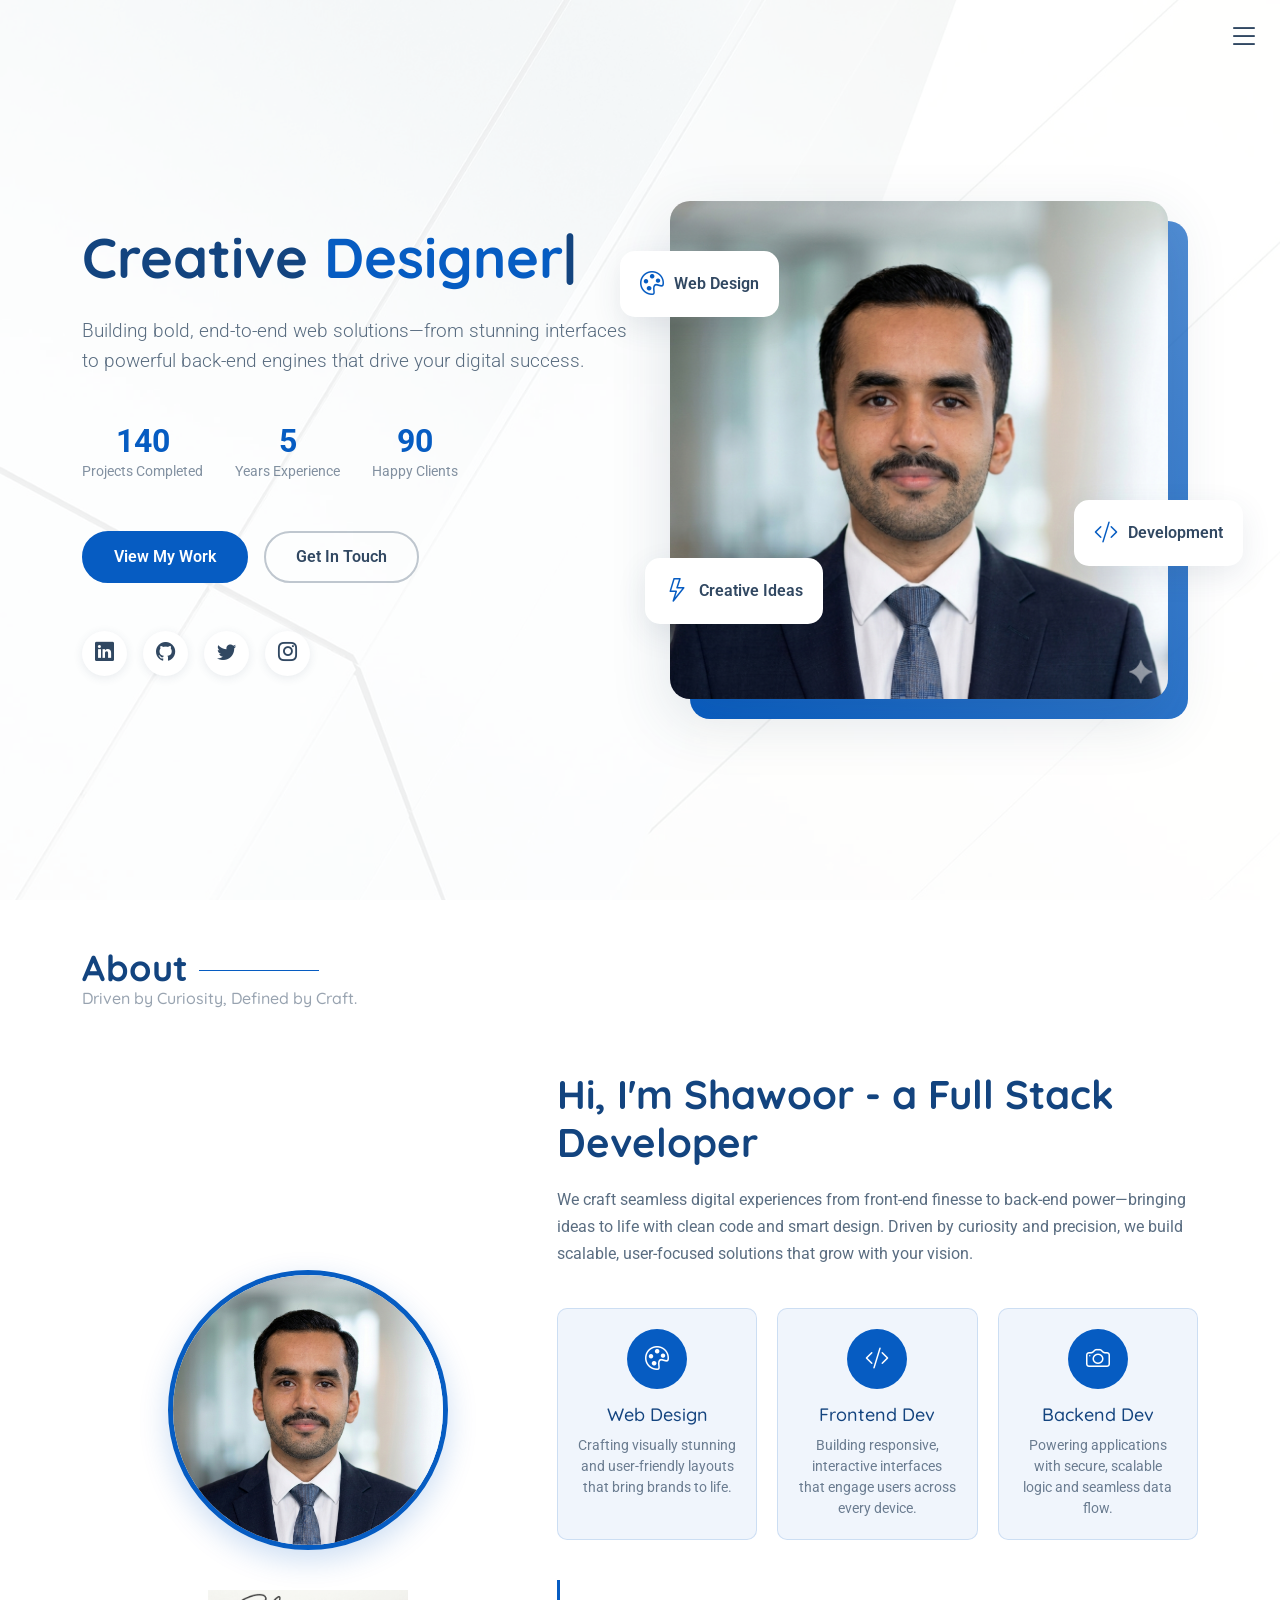
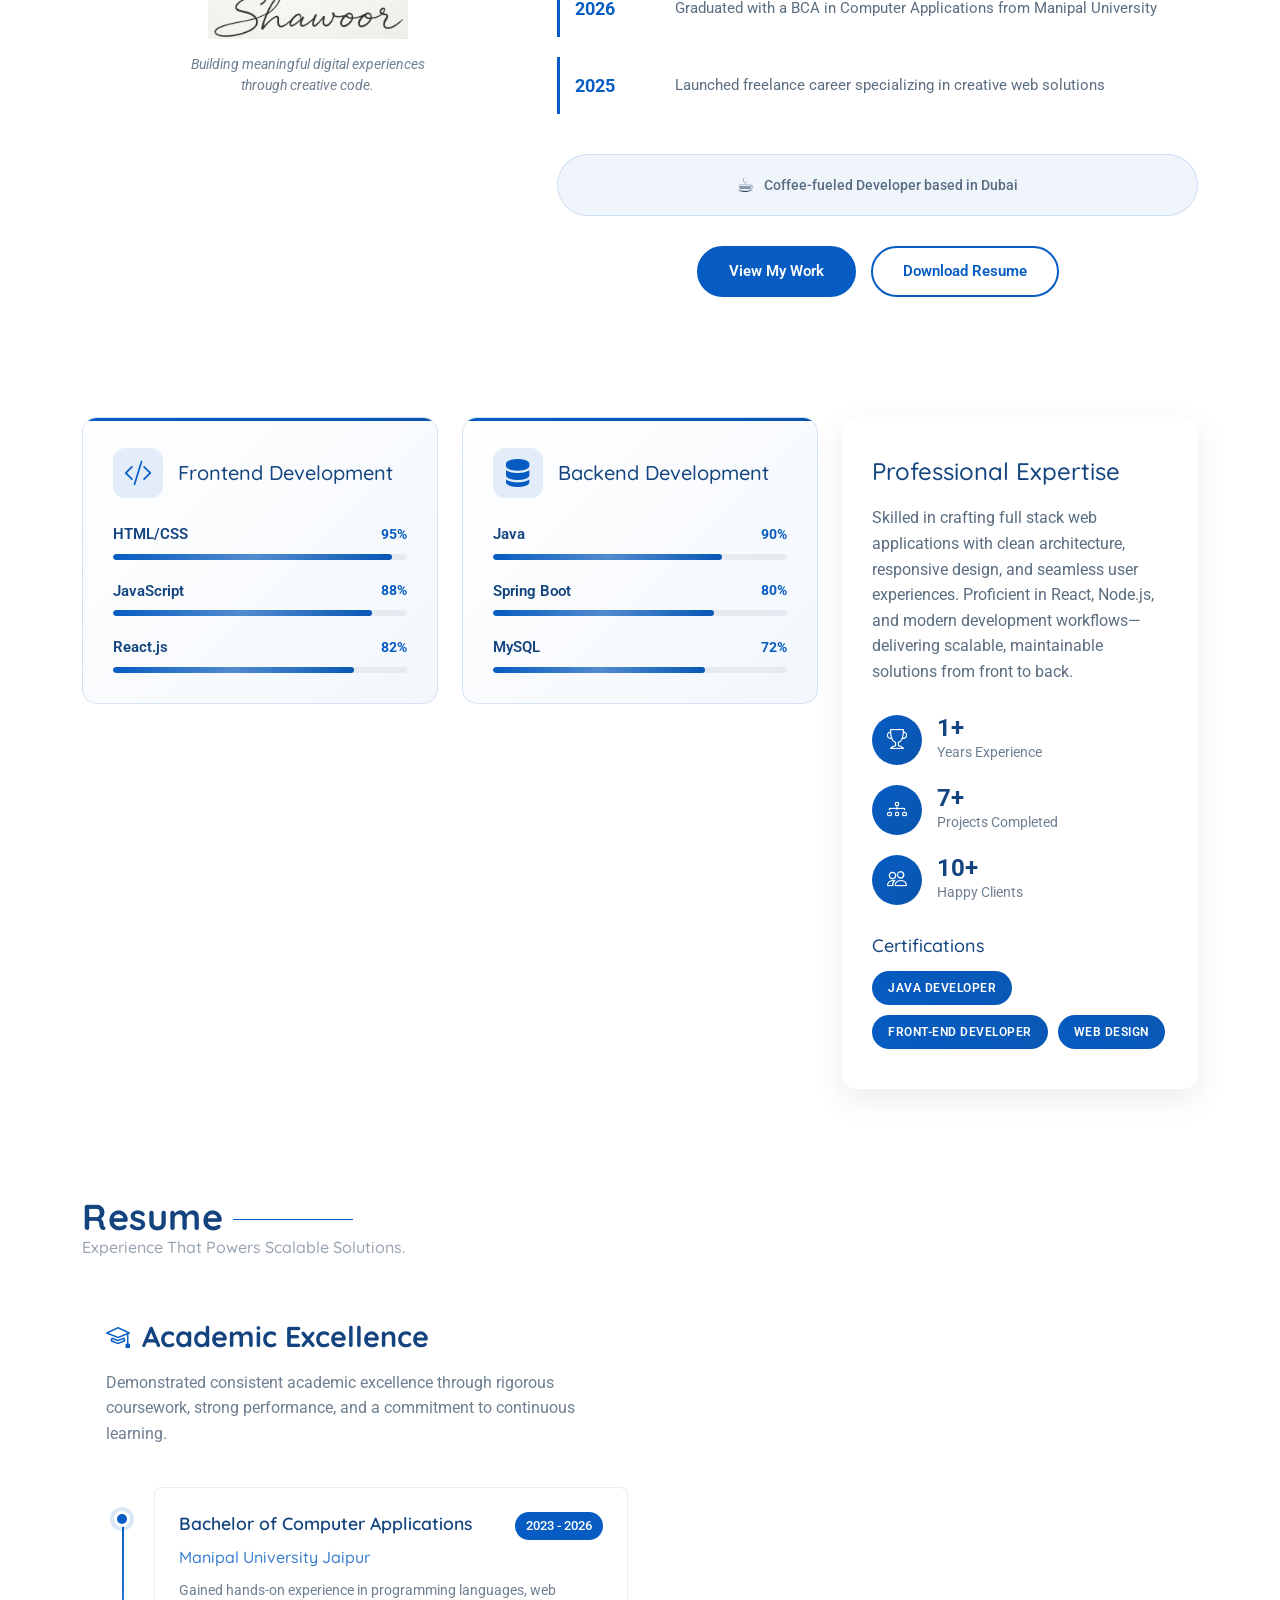
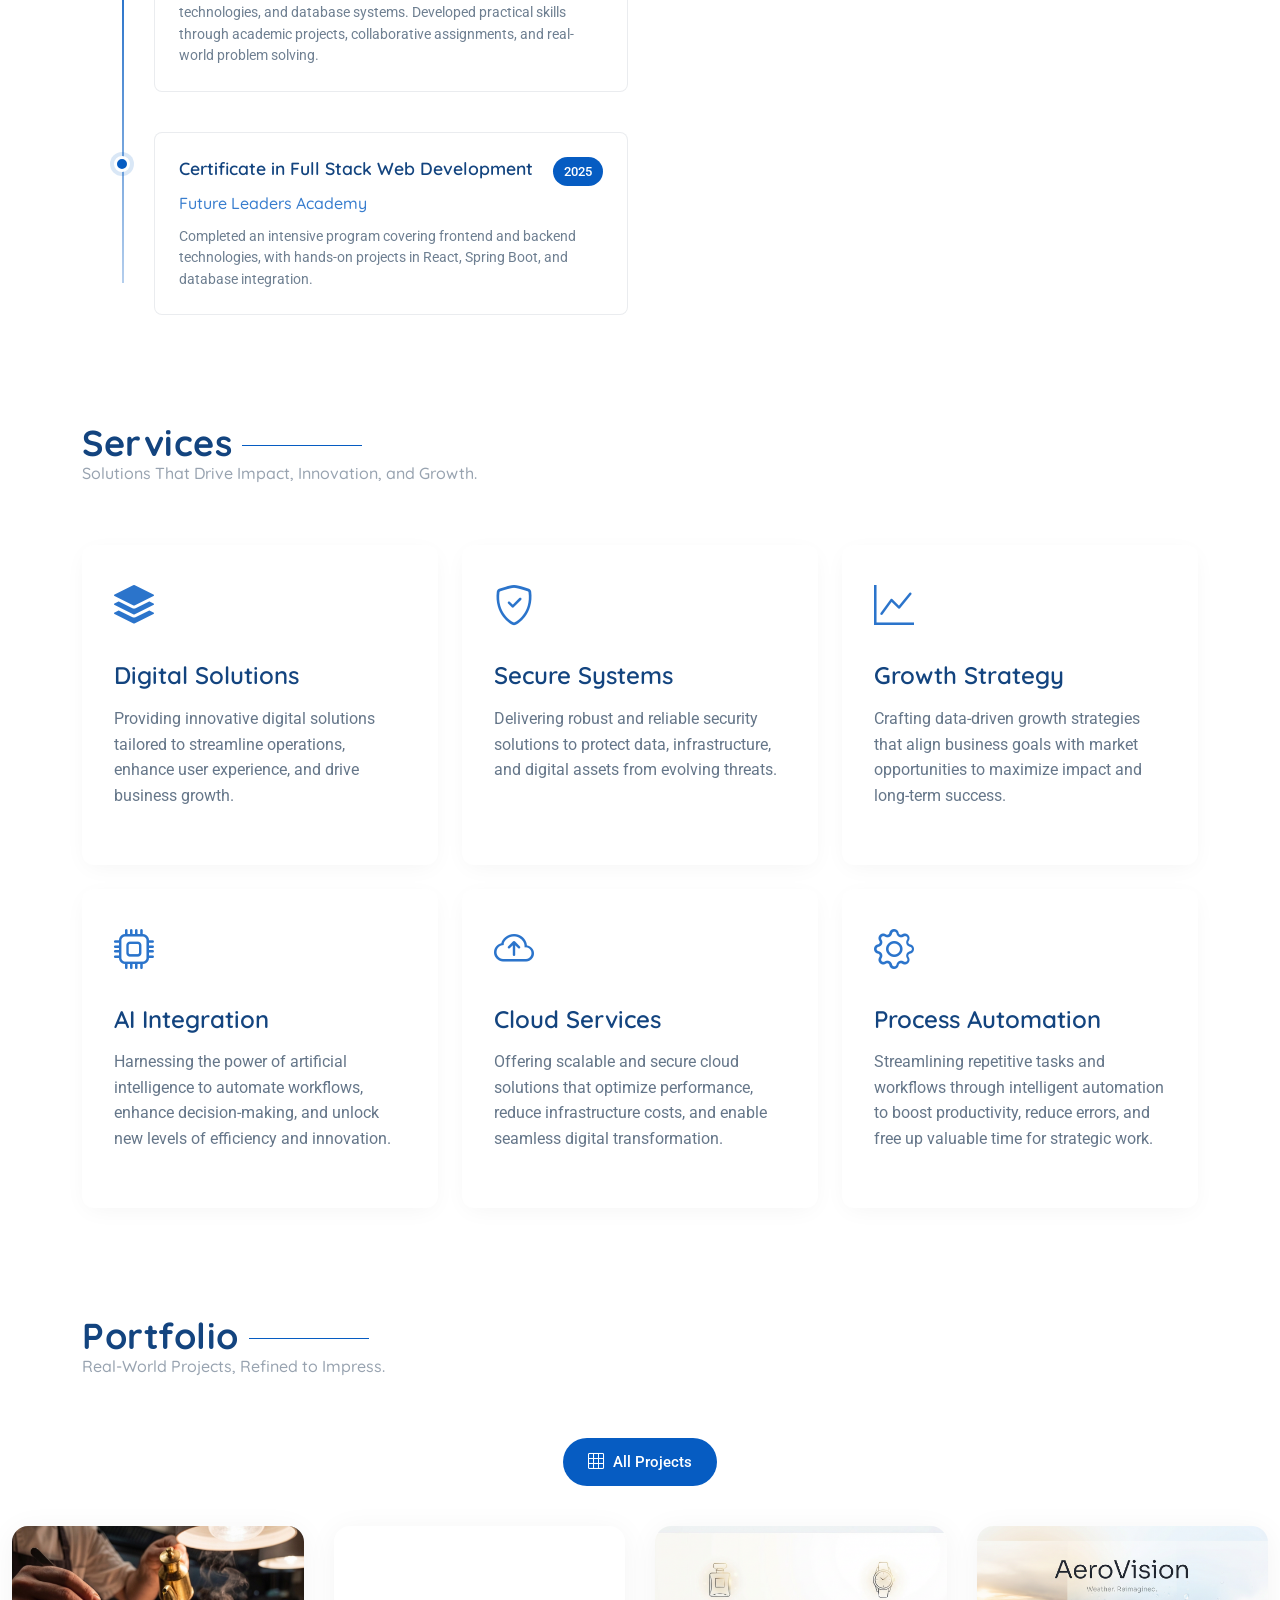
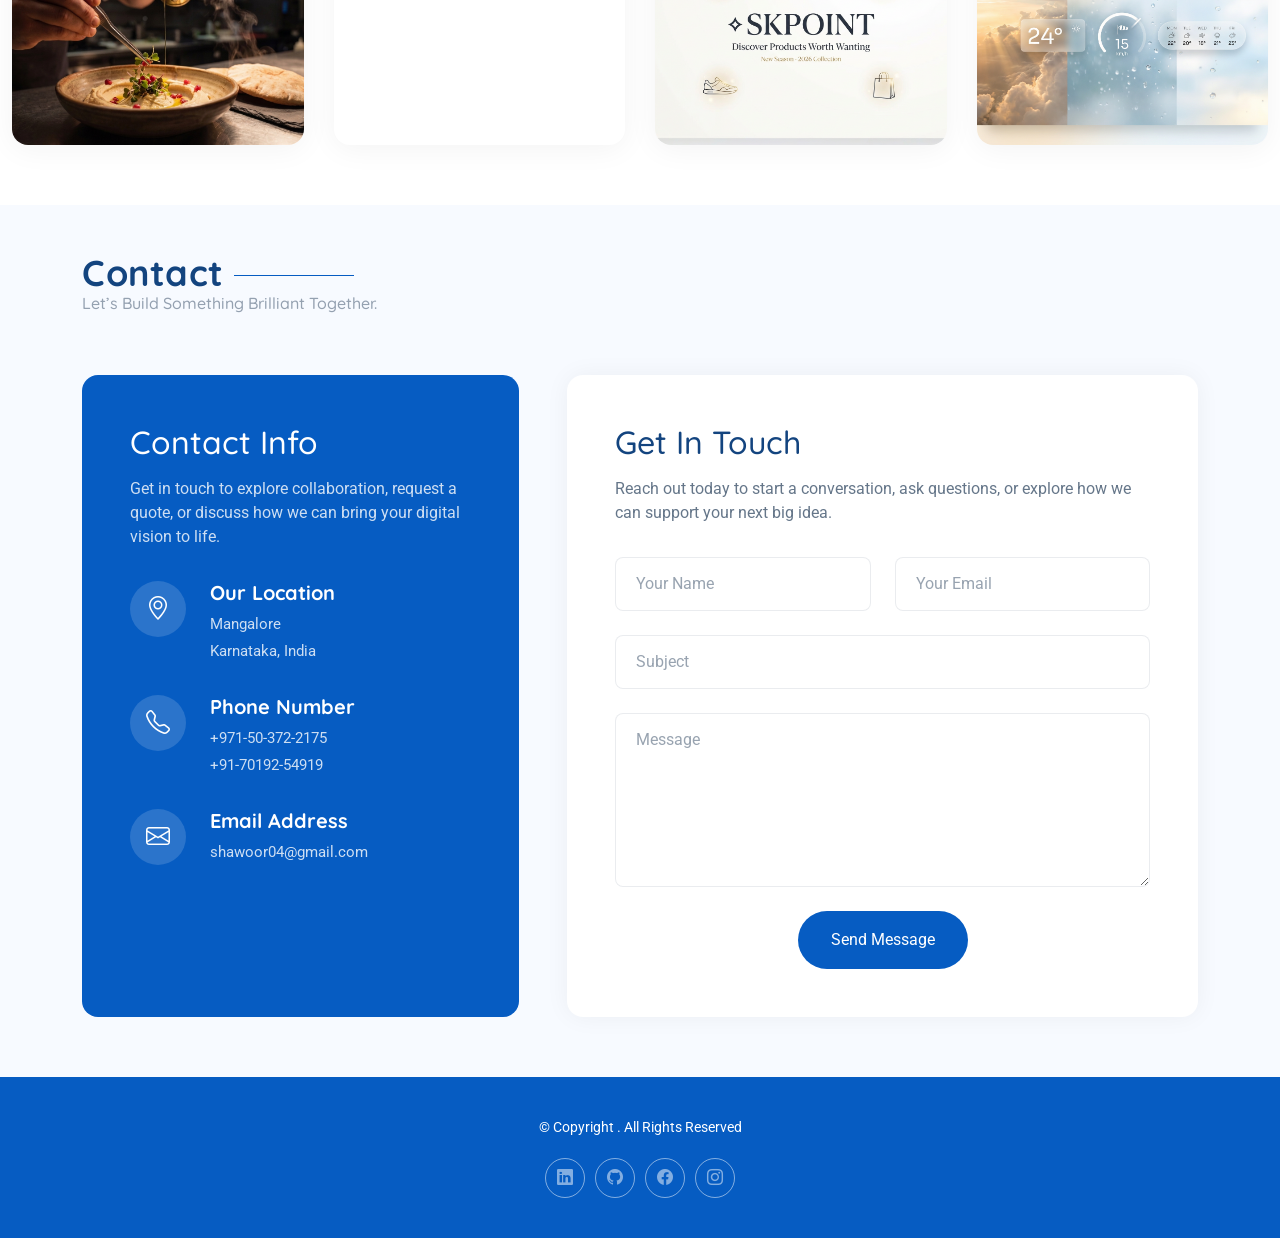
==== commit f3eb462d: "updated flow" ====
--- a/index.html
+++ b/index.html
@@ -45,7 +45,7 @@
       <nav id="navmenu" class="navmenu">
 
         <div class="profile-img">
-          <img src="assets/img/profile/profile-square-1.webp" alt="" class="img-fluid rounded-circle">
+          <img src="assets/img/profile/profile-2.png" alt="" class="img-fluid rounded-circle">
         </div>
 
         <a href="index.html" class="logo d-flex align-items-center justify-content-center active">
@@ -86,17 +86,17 @@
               <div class="hero-stats" data-aos="fade-up" data-aos-delay="200">
                 <div class="stat-item">
                   <span class="purecounter" data-purecounter-start="0" data-purecounter-end="150"
-                    data-purecounter-duration="2">0</span>
+                    data-purecounter-duration="2">5+</span>
                   <span class="stat-label">Projects Completed</span>
                 </div>
                 <div class="stat-item">
                   <span class="purecounter" data-purecounter-start="0" data-purecounter-end="5"
-                    data-purecounter-duration="2">0</span>
+                    data-purecounter-duration="2">1+</span>
                   <span class="stat-label">Years Experience</span>
                 </div>
                 <div class="stat-item">
                   <span class="purecounter" data-purecounter-start="0" data-purecounter-end="98"
-                    data-purecounter-duration="2">0</span>
+                    data-purecounter-duration="2">10+</span>
                   <span class="stat-label">Happy Clients</span>
                 </div>
               </div>
@@ -434,7 +434,7 @@
                     <i class="bi bi-diagram-3"></i>
                   </div>
                   <div class="stat-info">
-                    <span class="stat-number">50+</span>
+                    <span class="stat-number">7+</span>
                     <span class="stat-label">Projects Completed</span>
                   </div>
                 </div>
@@ -444,7 +444,7 @@
                     <i class="bi bi-people"></i>
                   </div>
                   <div class="stat-info">
-                    <span class="stat-number">30+</span>
+                    <span class="stat-number">10+</span>
                     <span class="stat-label">Happy Clients</span>
                   </div>
                 </div>
@@ -802,7 +802,7 @@
               </article>
             </div><!-- End Portfolio Item -->
 
-            <div class="col-xl-3 col-lg-4 col-md-6 portfolio-item isotope-item filter-development">
+            <!-- <div class="col-xl-3 col-lg-4 col-md-6 portfolio-item isotope-item filter-development">
               <article class="portfolio-entry">
                 <figure class="entry-image">
                   <img src="assets/img/portfolio/portfolio-11.webp" class="img-fluid" alt="" loading="lazy">
@@ -824,9 +824,10 @@
                   </div>
                 </figure>
               </article>
-            </div><!-- End Portfolio Item -->
-
-            <div class="col-xl-3 col-lg-4 col-md-6 portfolio-item isotope-item filter-photography">
+            </div> -->
+            <!-- End Portfolio Item -->
+
+            <!-- <div class="col-xl-3 col-lg-4 col-md-6 portfolio-item isotope-item filter-photography">
               <article class="portfolio-entry">
                 <figure class="entry-image">
                   <img src="assets/img/portfolio/portfolio-8.webp" class="img-fluid" alt="" loading="lazy">
@@ -848,7 +849,8 @@
                   </div>
                 </figure>
               </article>
-            </div><!-- End Portfolio Item -->
+            </div> -->
+            <!-- End Portfolio Item -->
 
           </div><!-- End Portfolio Container -->
         </div>
@@ -1153,20 +1155,18 @@
         </div>
       </div>
     </section><!-- /Contact Section -->
-
   </main>
 
   <footer id="footer" class="footer dark-background">
-
     <div class="container">
       <div class="copyright text-center ">
         <p>© <span>Copyright</span> . <span>All Rights Reserved</span></p>
       </div>
       <div class="social-links d-flex justify-content-center">
-        <a href=""><i class="bi bi-twitter-x"></i></a>
+        <a href="https://www.linkedin.com/in/shawoor-k-368816286/"><i class="bi bi-linkedin"></i></a>
+        <a href="https://github.com/ShawoorAyyoob"><i class="bi bi-github"></i></a>
         <a href=""><i class="bi bi-facebook"></i></a>
         <a href=""><i class="bi bi-instagram"></i></a>
-        <a href=""><i class="bi bi-linkedin"></i></a>
       </div>
       <!-- <div class="credits">
         All the links in the footer should remain intact.
@@ -1178,11 +1178,9 @@
     </div>
 
   </footer>
-
   <!-- Scroll Top -->
   <a href="#" id="scroll-top" class="scroll-top d-flex align-items-center justify-content-center"><i
       class="bi bi-arrow-up-short"></i></a>
-
   <!-- Vendor JS Files -->
   <script src="assets/vendor/bootstrap/js/bootstrap.bundle.min.js"></script>
   <script src="assets/vendor/php-email-form/validate.js"></script>
@@ -1198,5 +1196,4 @@
   <!-- Main JS File -->
   <script src="assets/js/main.js"></script>
 </body>
-
 </html>
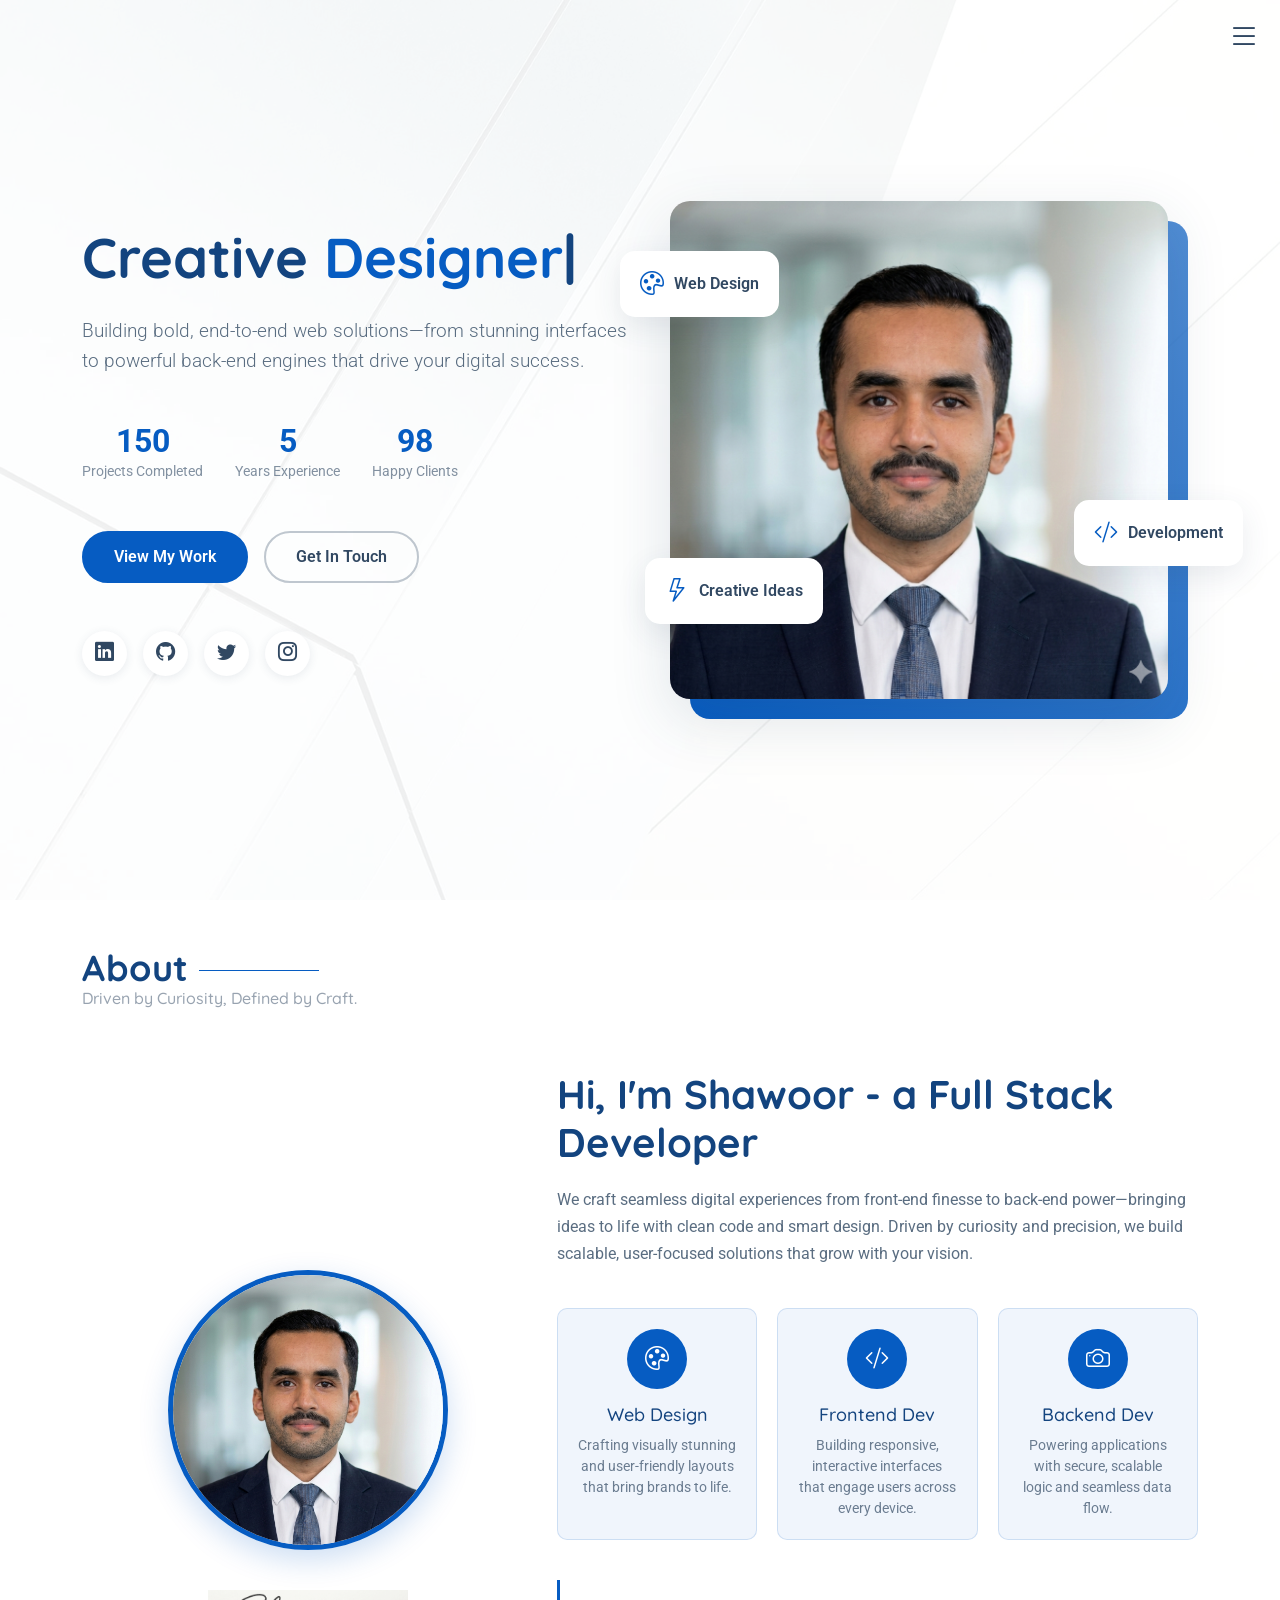
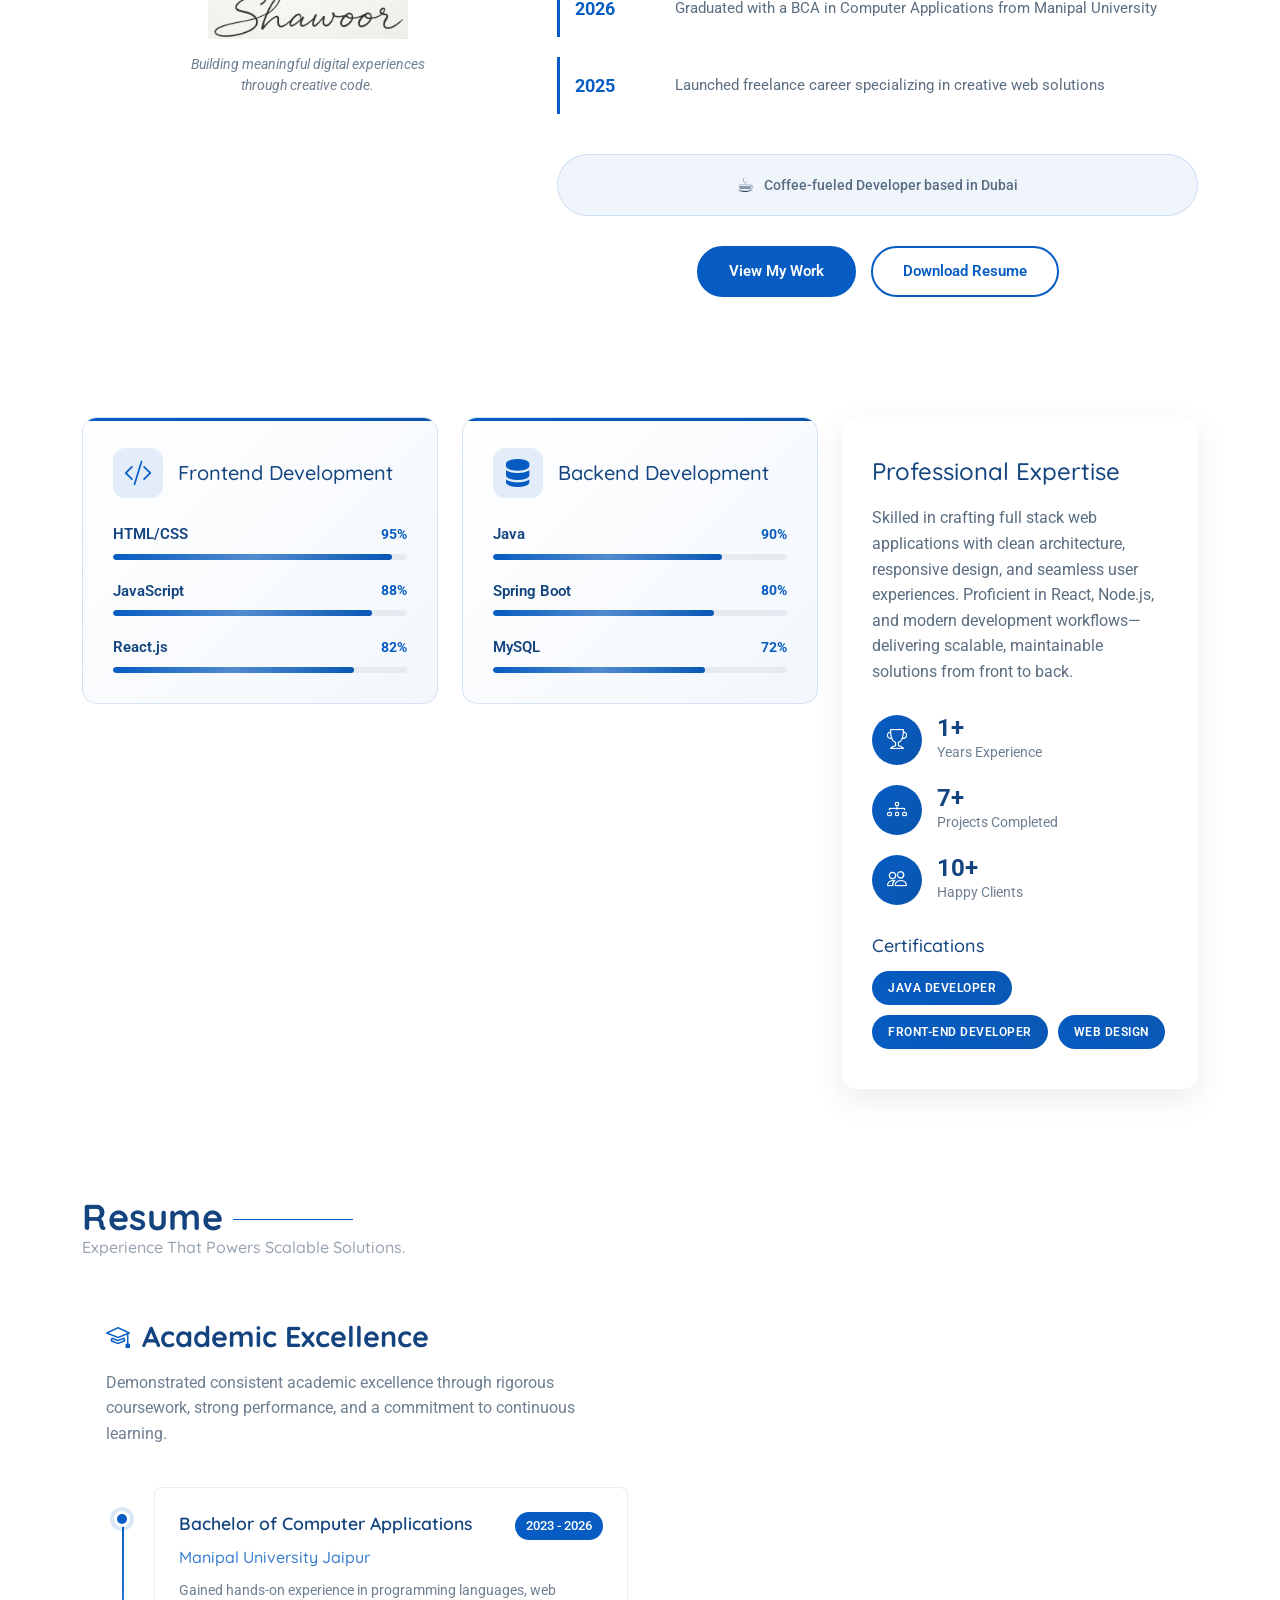
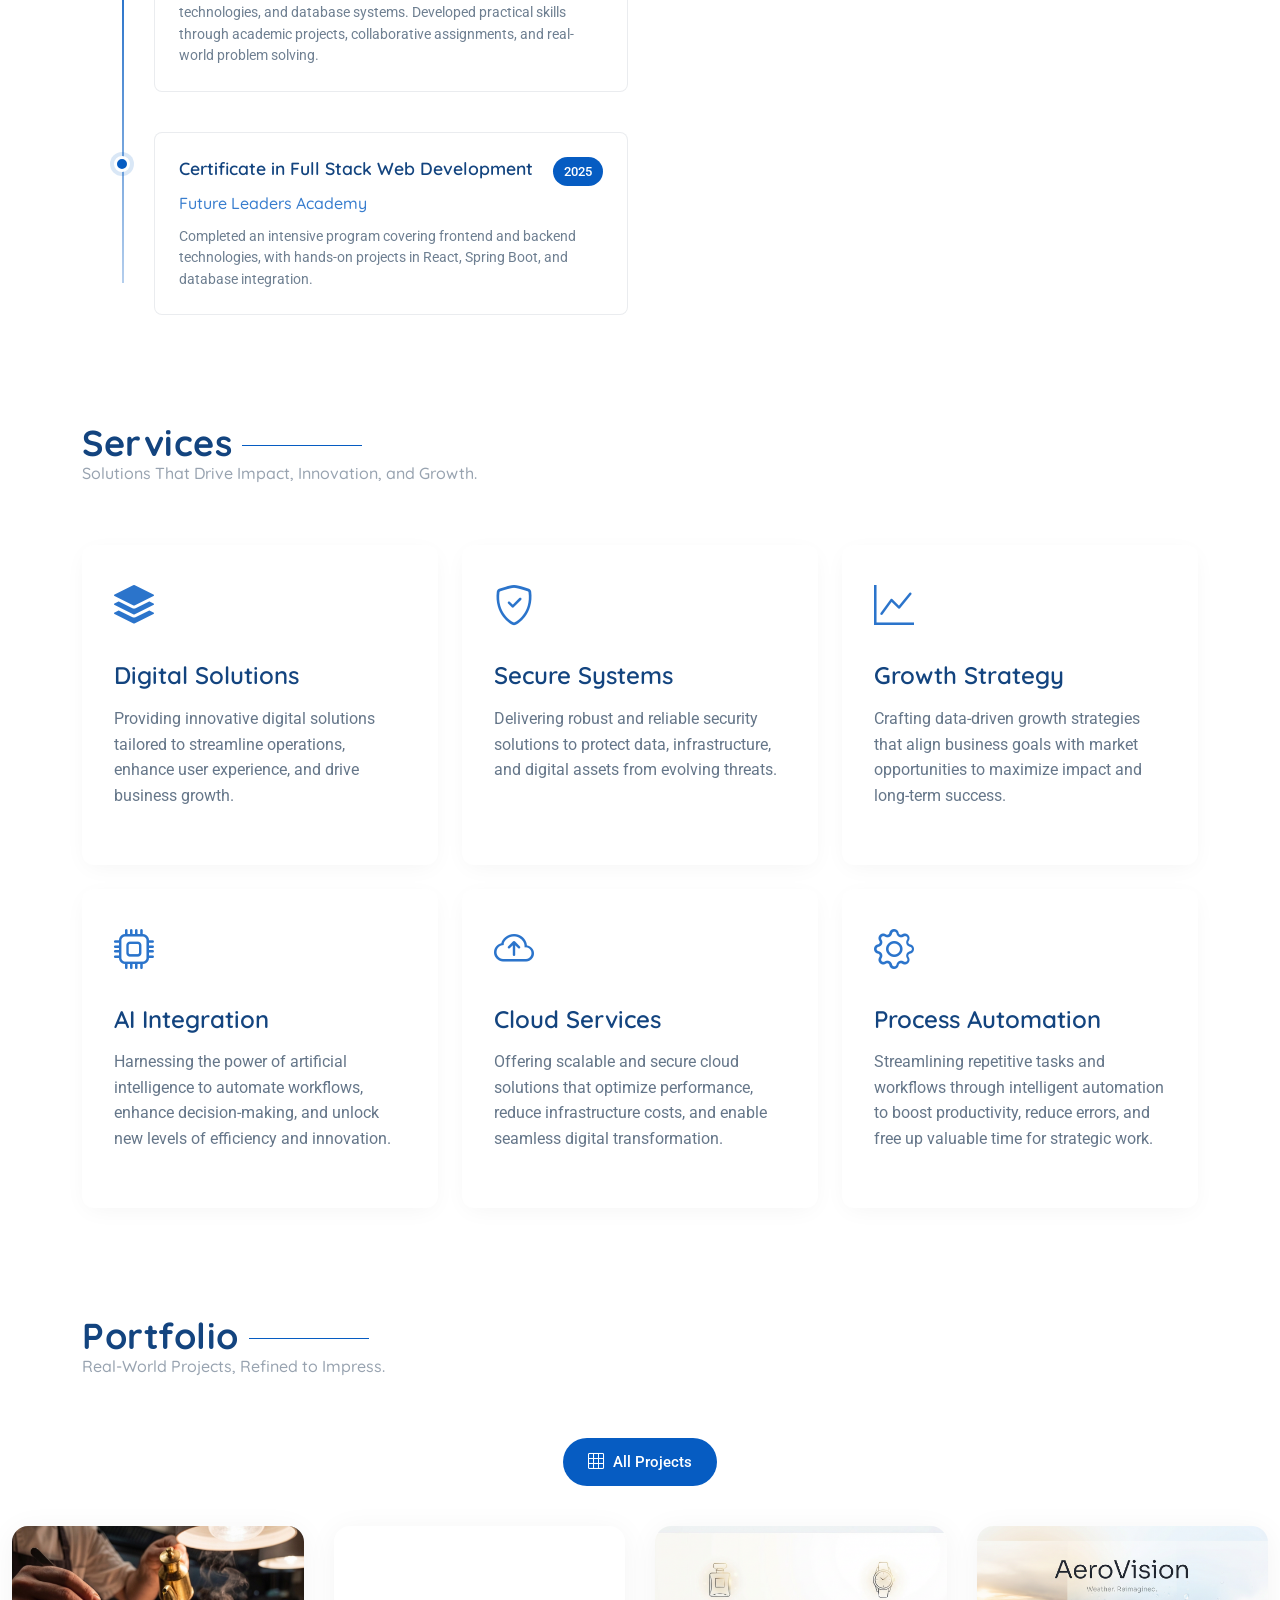
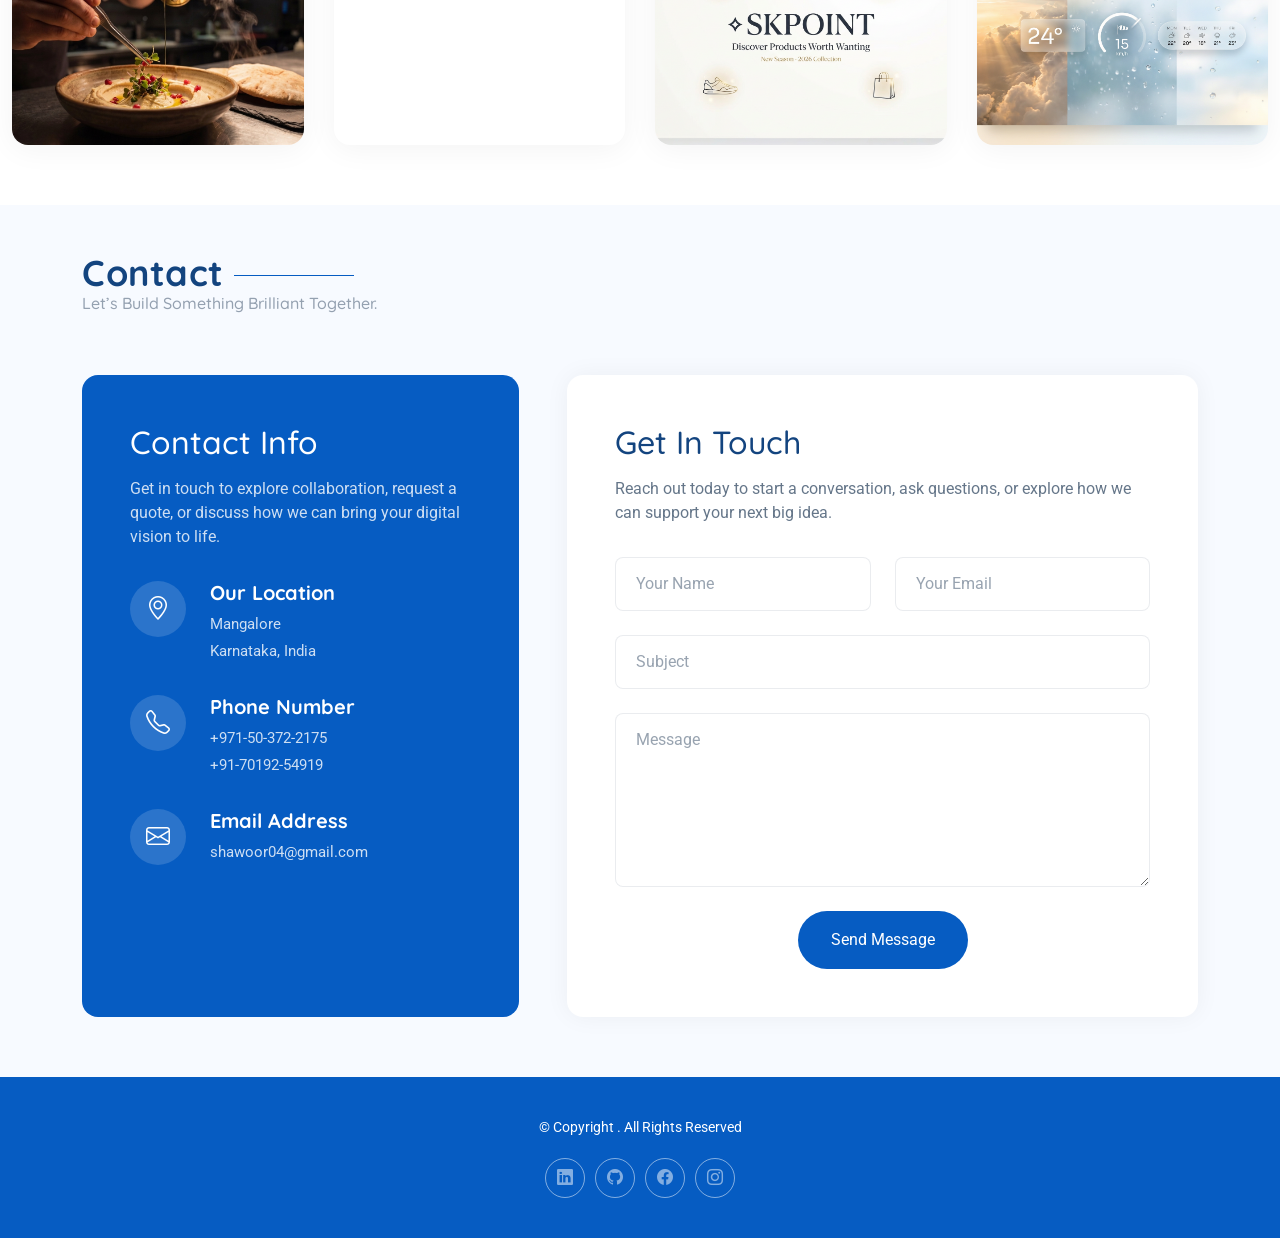
==== commit 6ae0b6d8: "changed icon" ====
--- a/index.html
+++ b/index.html
@@ -9,7 +9,7 @@
   <meta name="keywords" content="">
 
   <!-- Favicons -->
-  <link href="assets/img/favicon.png" rel="icon">
+  <link href="assets/img/sk.png" rel="icon">
   <link href="assets/img/apple-touch-icon.png" rel="apple-touch-icon">
 
   <!-- Fonts -->
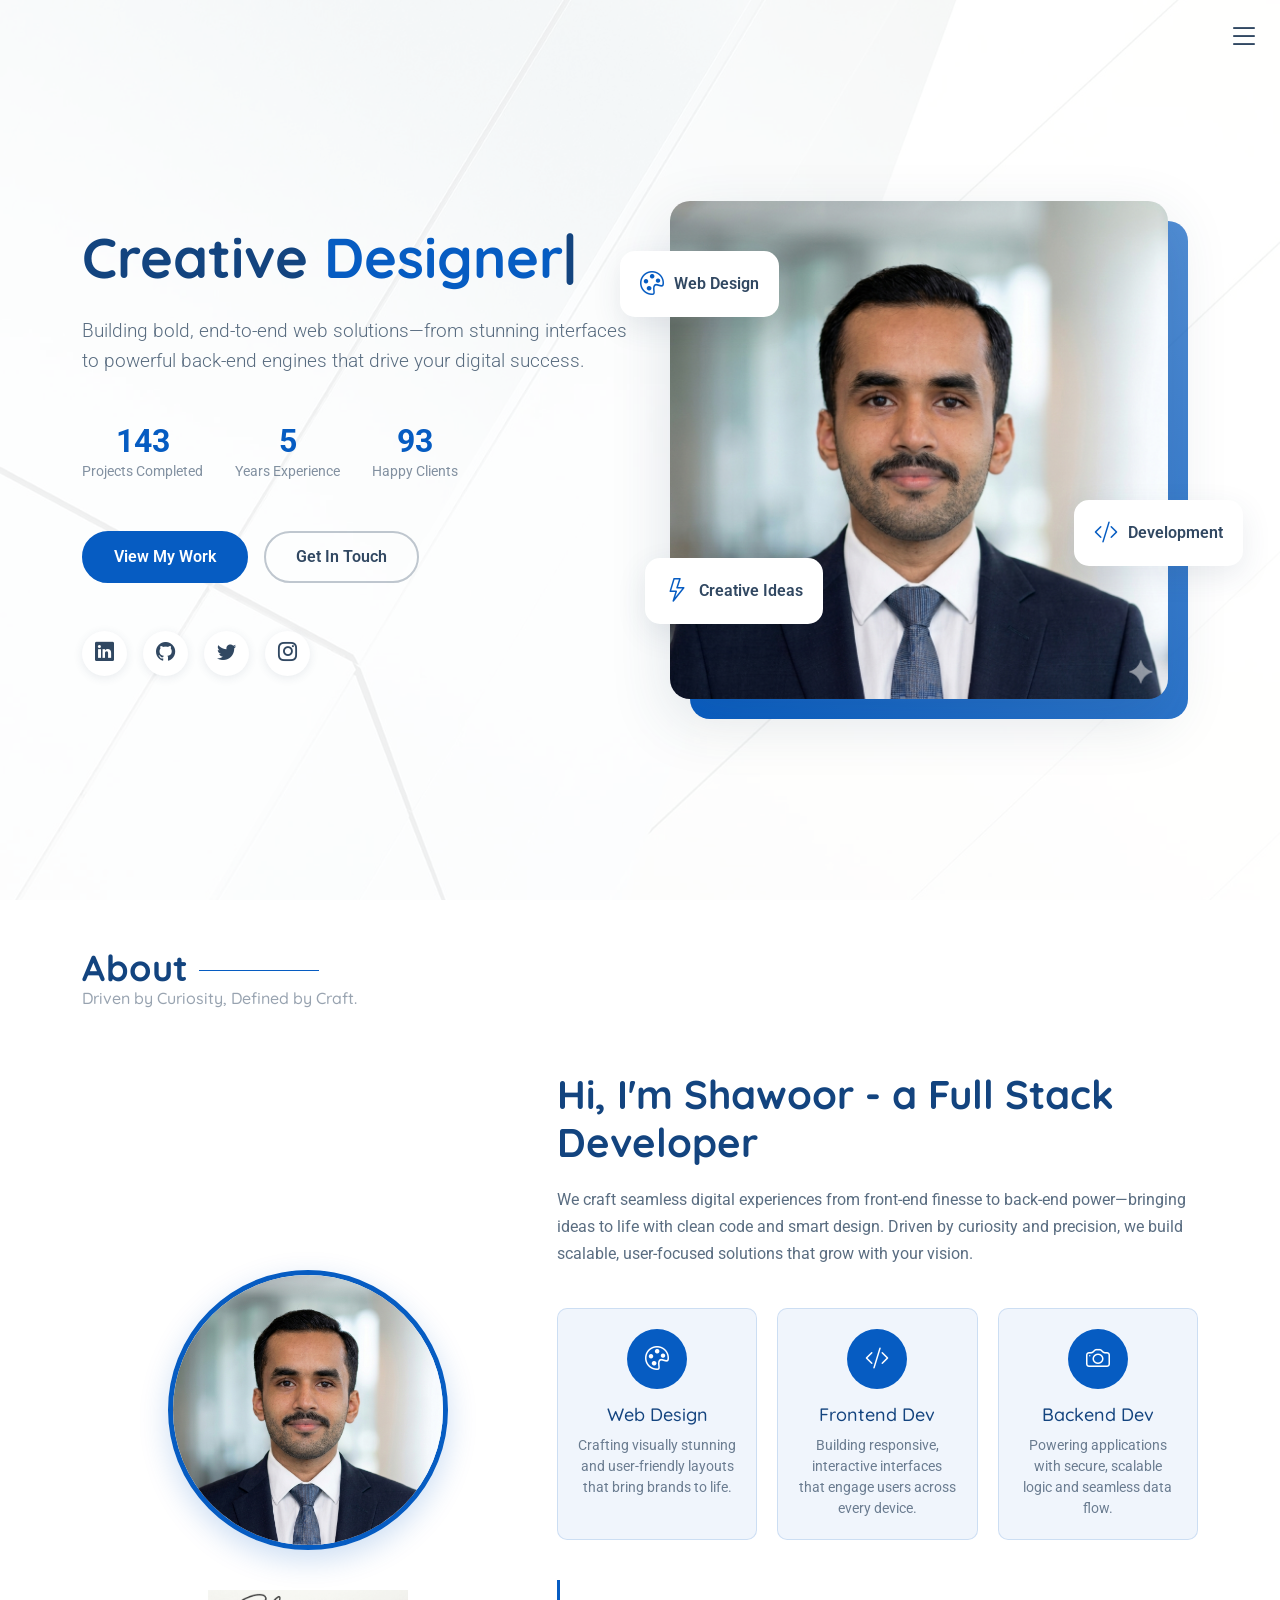
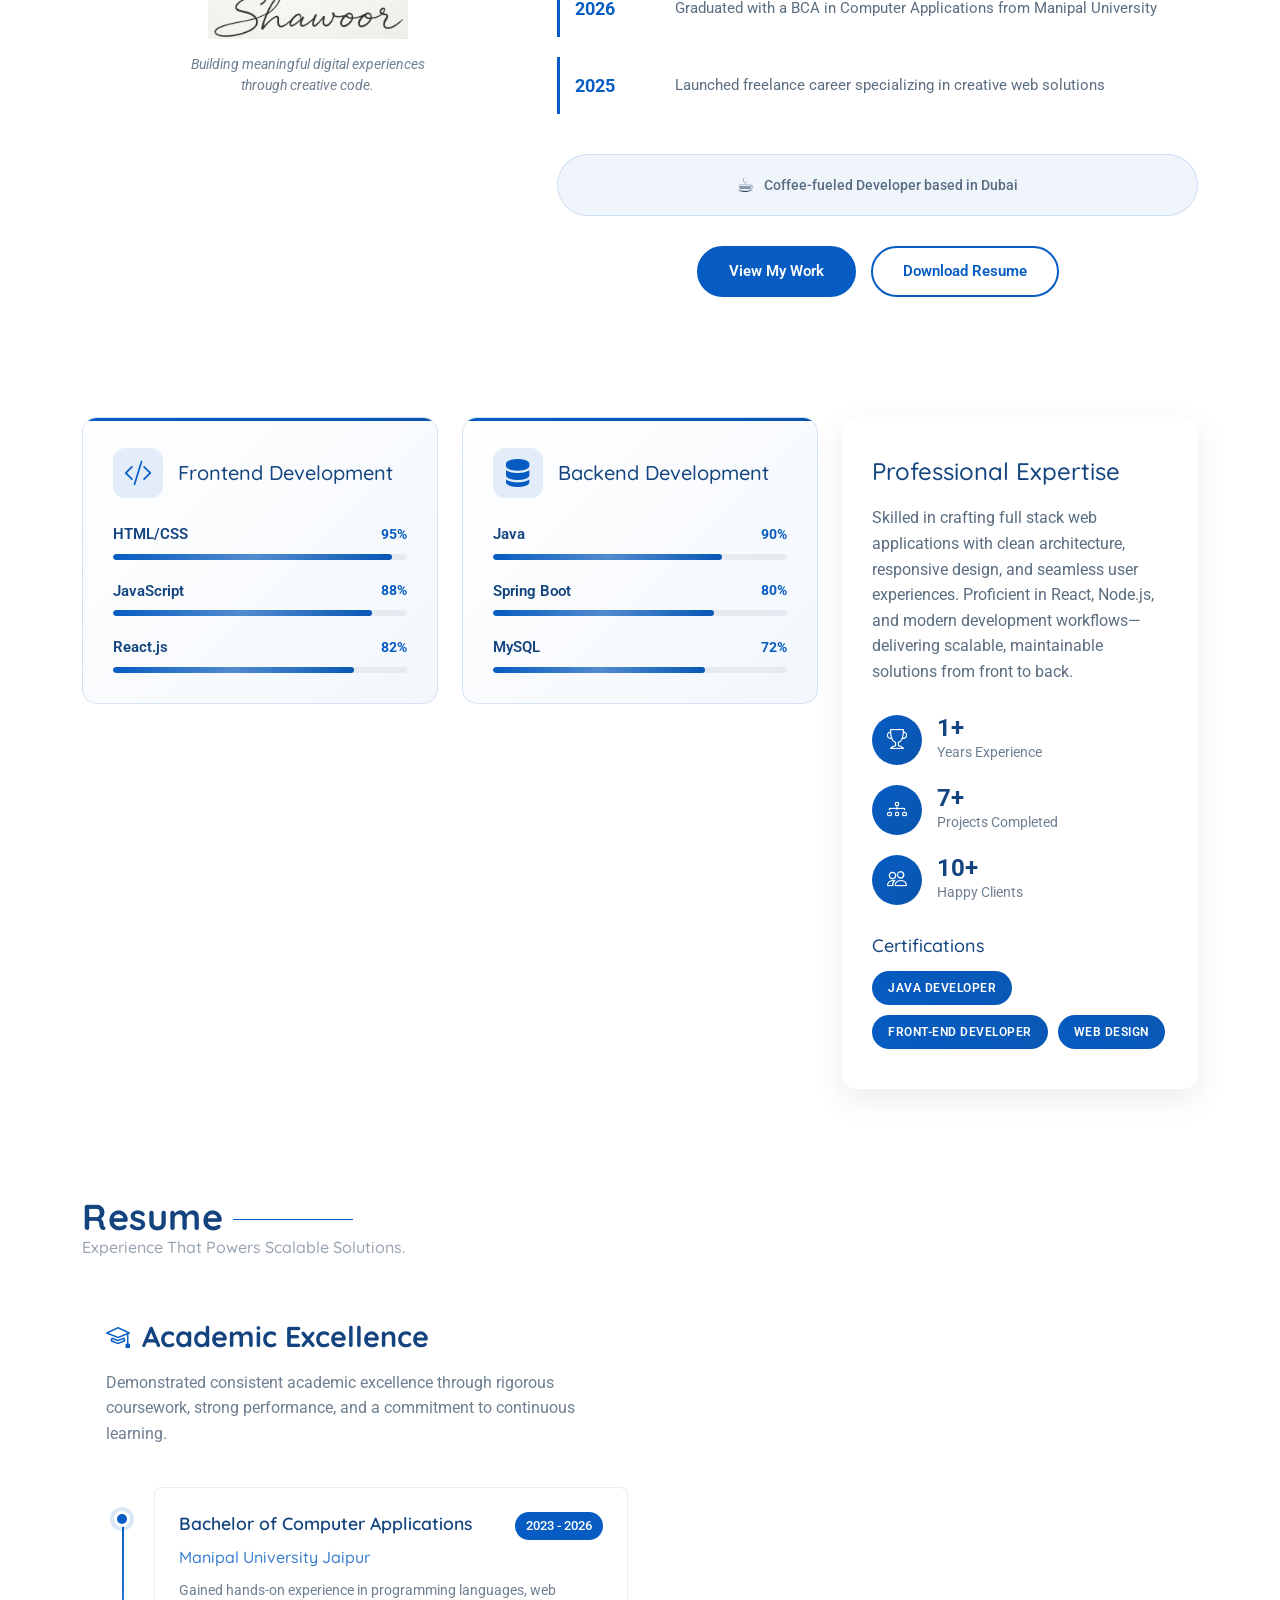
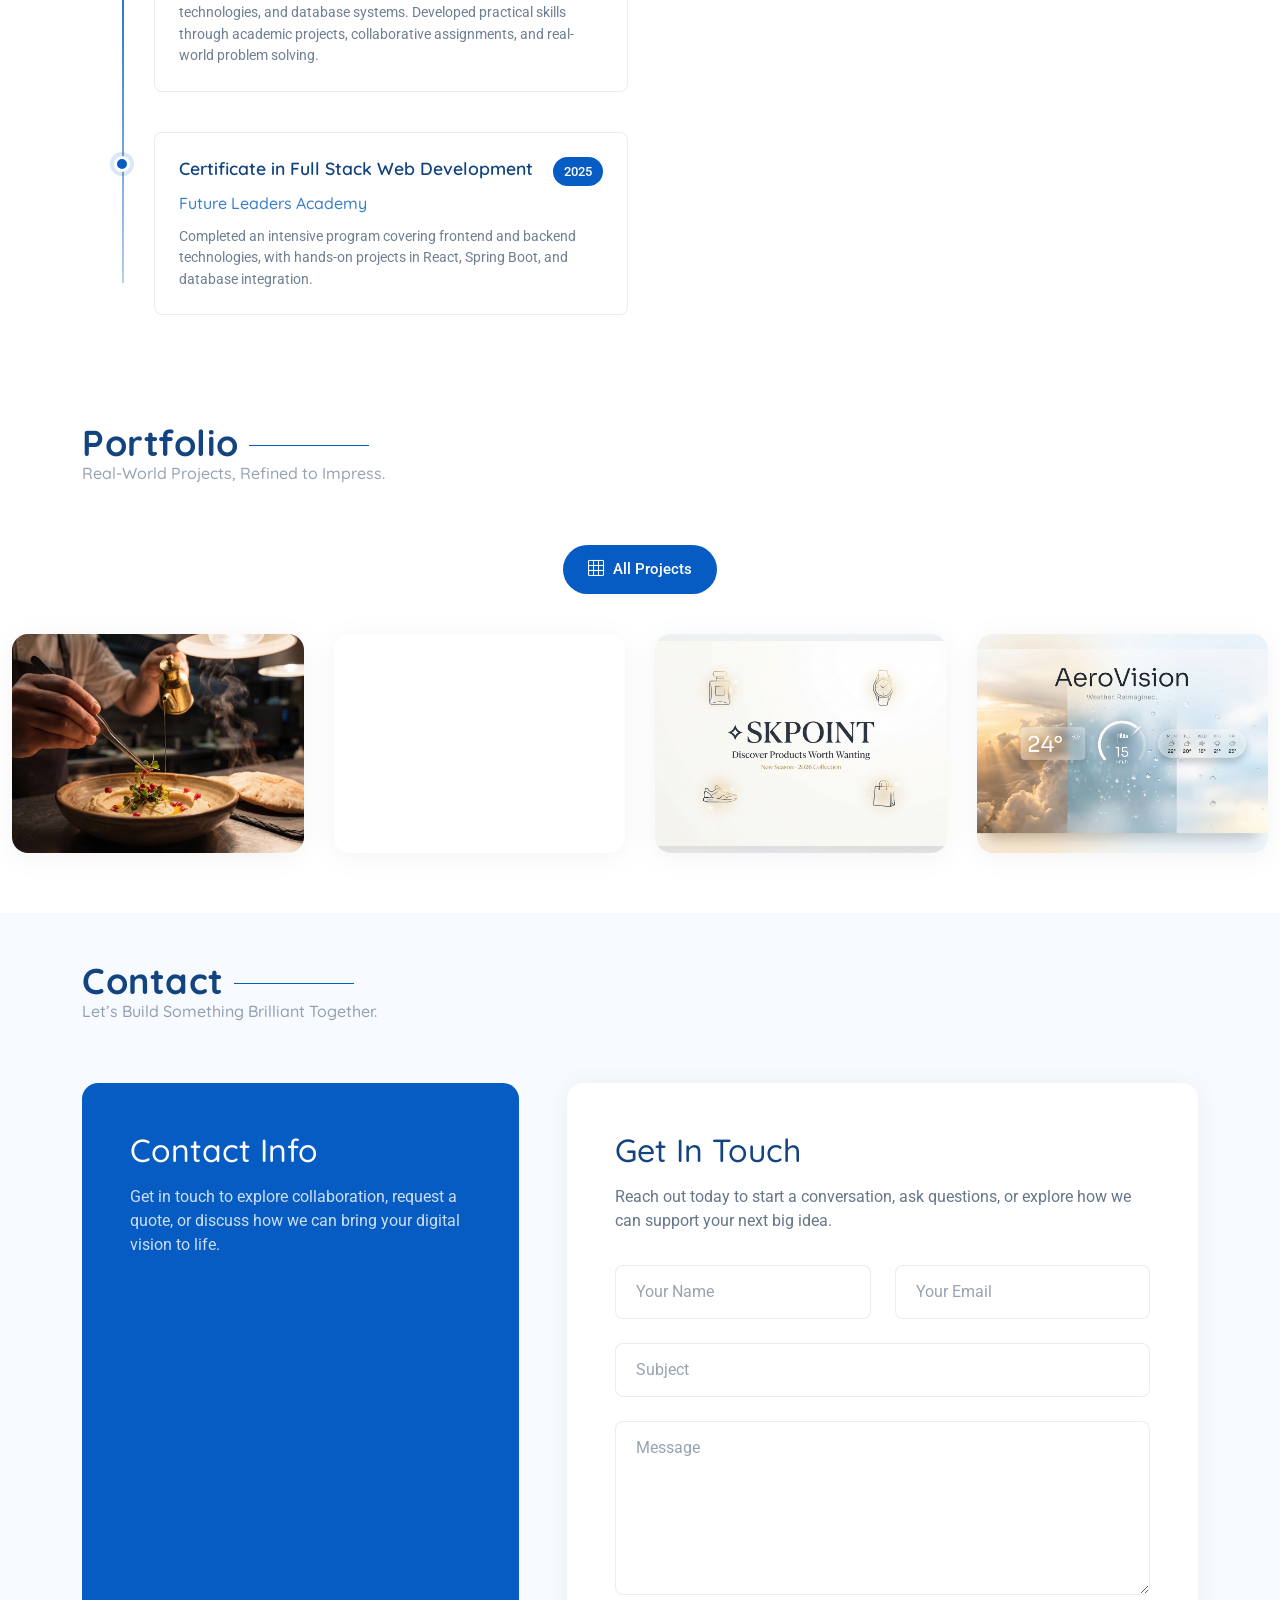
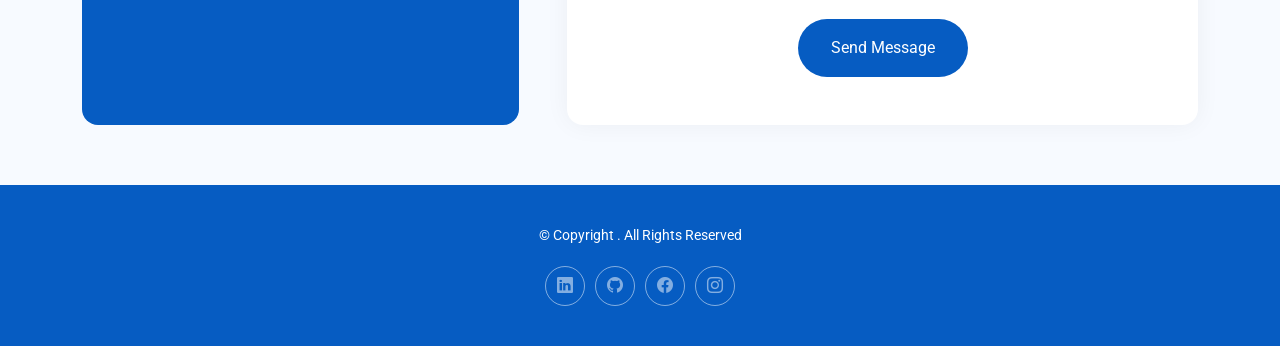
==== commit c97d3693: "new changes" ====
--- a/index.html
+++ b/index.html
@@ -592,17 +592,15 @@
     </section><!-- /Resume Section -->
 
     <!-- Services Section -->
-    <section id="services" class="services section">
-      <!-- Section Title -->
+    <!-- <section id="services" class="services section">
       <div class="container section-title">
         <h2>Services</h2>
         <p>Solutions That Drive Impact, Innovation, and Growth.</p>
-      </div><!-- End Section Title -->
+      </div>
 
       <div class="container" data-aos="fade-up" data-aos-delay="100">
         <div class="row g-4">
 
-          <!-- Card 1 -->
           <div class="col-lg-4 col-md-6" data-aos="fade-up" data-aos-delay="100">
             <div class="service-item">
               <div class="icon">
@@ -612,9 +610,8 @@
               <p>Providing innovative digital solutions tailored to streamline operations, enhance user experience, and
                 drive business growth.</p>
             </div>
-          </div><!-- End Service Item -->
-
-          <!-- Card 2 -->
+          </div>
+
           <div class="col-lg-4 col-md-6" data-aos="fade-up" data-aos-delay="200">
             <div class="service-item">
               <div class="icon">
@@ -624,9 +621,8 @@
               <p>Delivering robust and reliable security solutions to protect data, infrastructure, and digital assets
                 from evolving threats.</p>
             </div>
-          </div><!-- End Service Item -->
-
-          <!-- Card 3 -->
+          </div>
+
           <div class="col-lg-4 col-md-6" data-aos="fade-up" data-aos-delay="300">
             <div class="service-item">
               <div class="icon">
@@ -636,9 +632,8 @@
               <p>Crafting data-driven growth strategies that align business goals with market opportunities to maximize
                 impact and long-term success.</p>
             </div>
-          </div><!-- End Service Item -->
-
-          <!-- Card 4 -->
+          </div>
+
           <div class="col-lg-4 col-md-6" data-aos="fade-up" data-aos-delay="100">
             <div class="service-item">
               <div class="icon">
@@ -648,9 +643,8 @@
               <p>Harnessing the power of artificial intelligence to automate workflows, enhance decision-making, and
                 unlock new levels of efficiency and innovation.</p>
             </div>
-          </div><!-- End Service Item -->
-
-          <!-- Card 5 -->
+          </div>
+
           <div class="col-lg-4 col-md-6" data-aos="fade-up" data-aos-delay="200">
             <div class="service-item">
               <div class="icon">
@@ -660,9 +654,8 @@
               <p>Offering scalable and secure cloud solutions that optimize performance, reduce infrastructure costs,
                 and enable seamless digital transformation.</p>
             </div>
-          </div><!-- End Service Item -->
-
-          <!-- Card 6 -->
+          </div>
+
           <div class="col-lg-4 col-md-6" data-aos="fade-up" data-aos-delay="300">
             <div class="service-item">
               <div class="icon">
@@ -672,10 +665,11 @@
               <p>Streamlining repetitive tasks and workflows through intelligent automation to boost productivity,
                 reduce errors, and free up valuable time for strategic work.</p>
             </div>
-          </div><!-- End Service Item -->
+          </div>
         </div>
       </div>
-    </section><!-- /Services Section -->
+    </section> -->
+    <!-- /Services Section -->
 
     <!-- Portfolio Section -->
     <section id="portfolio" class="portfolio section">
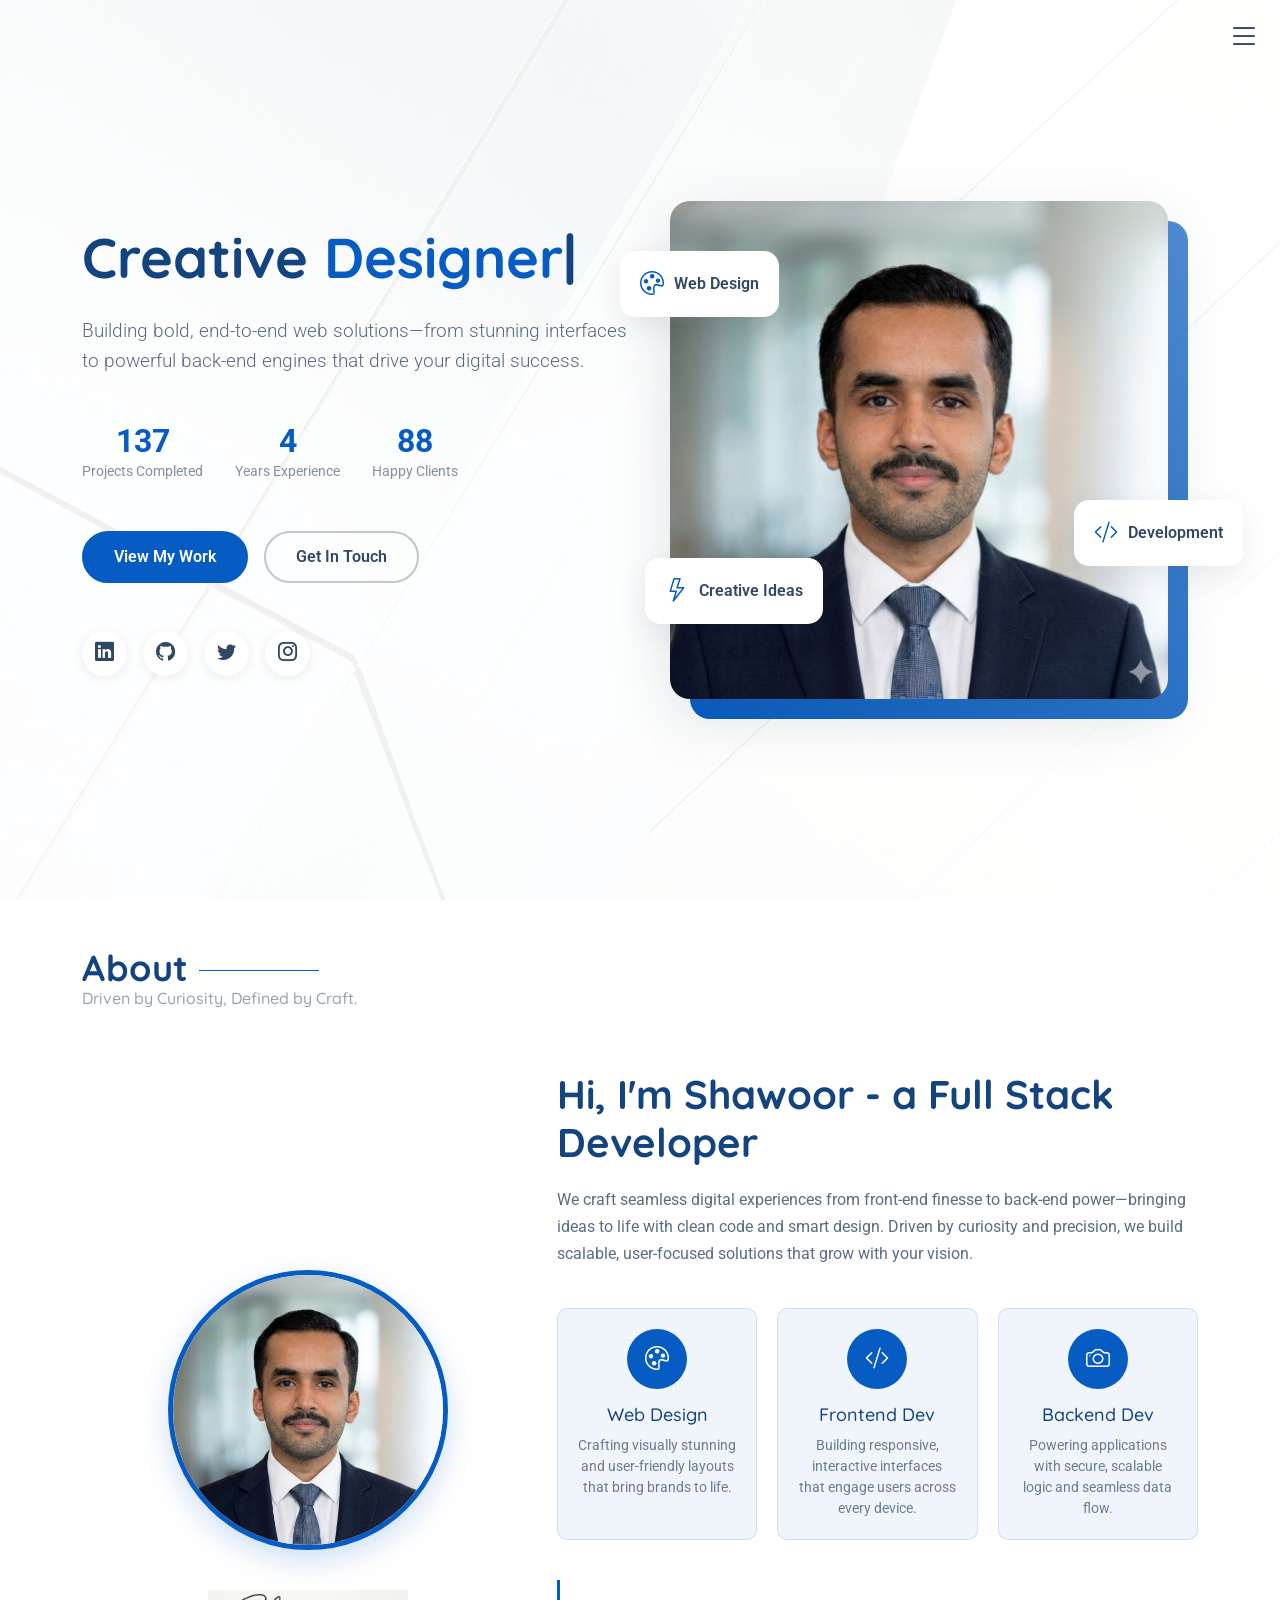
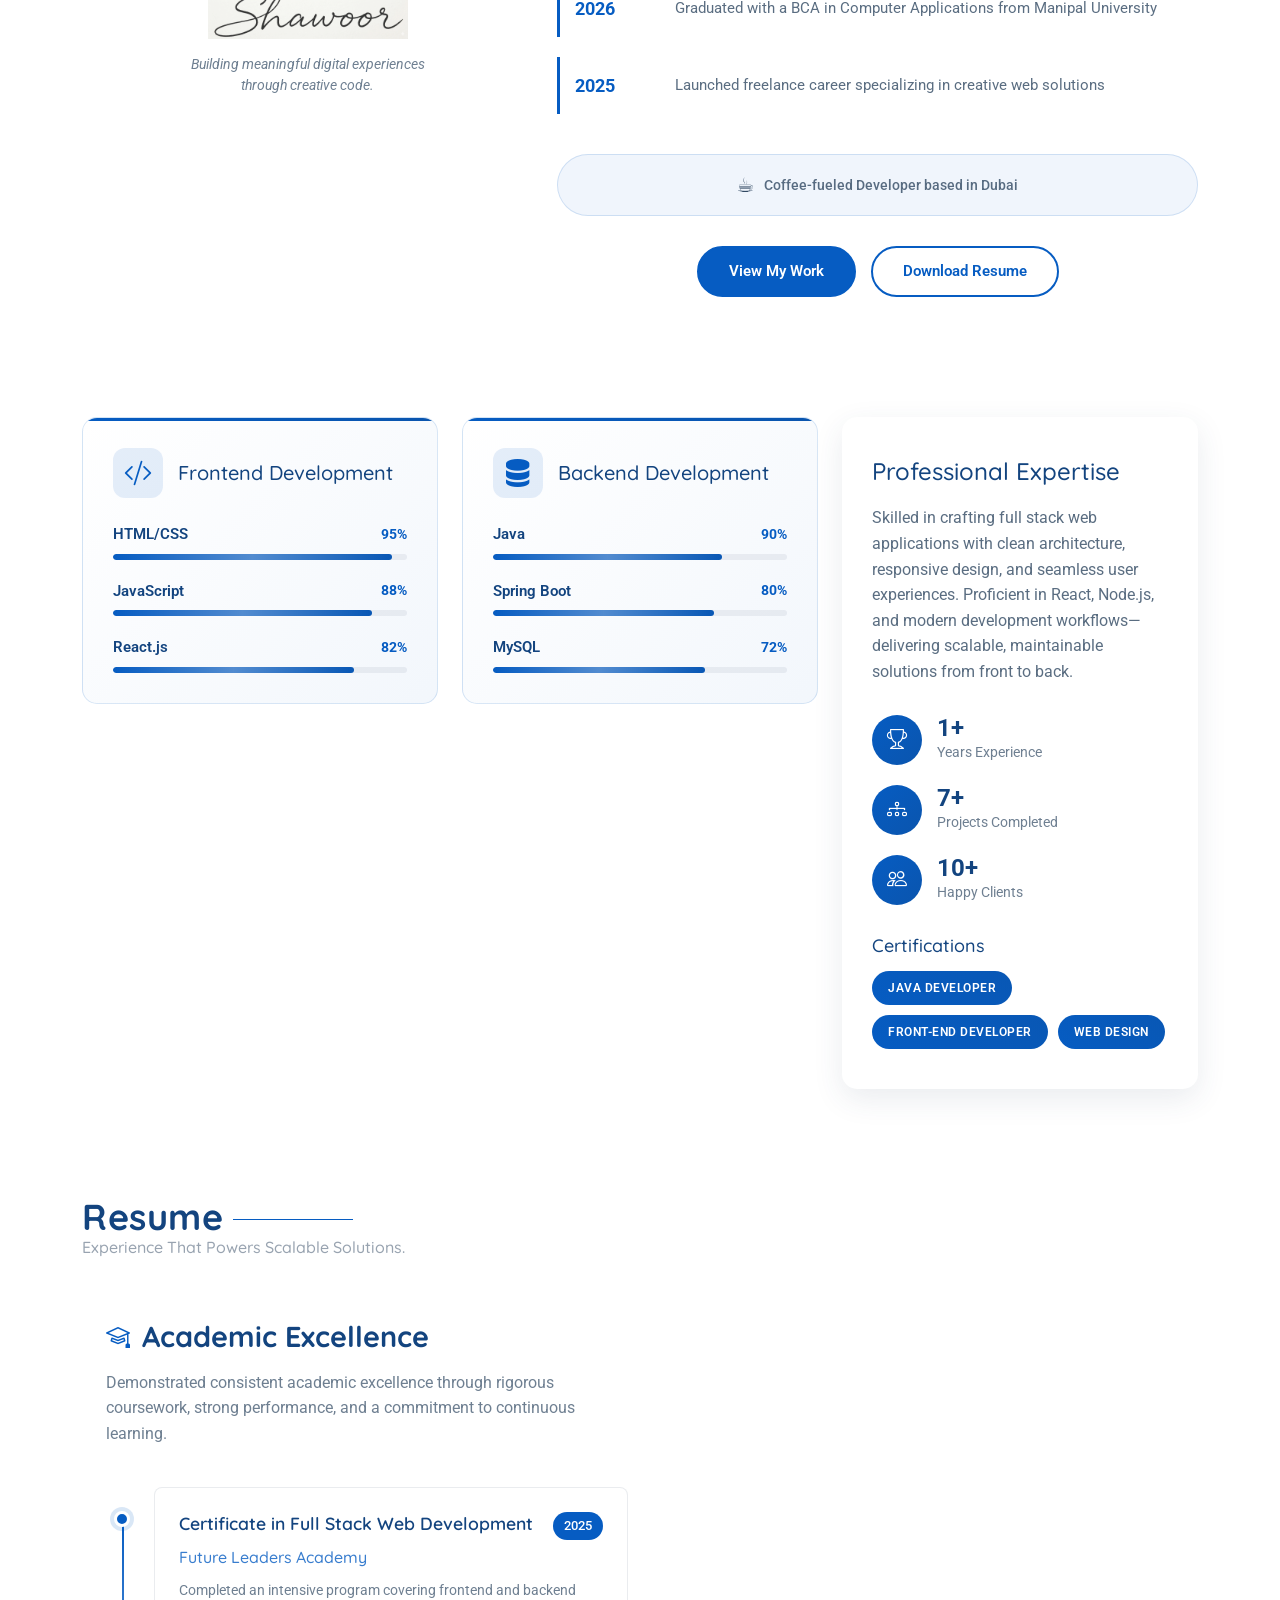
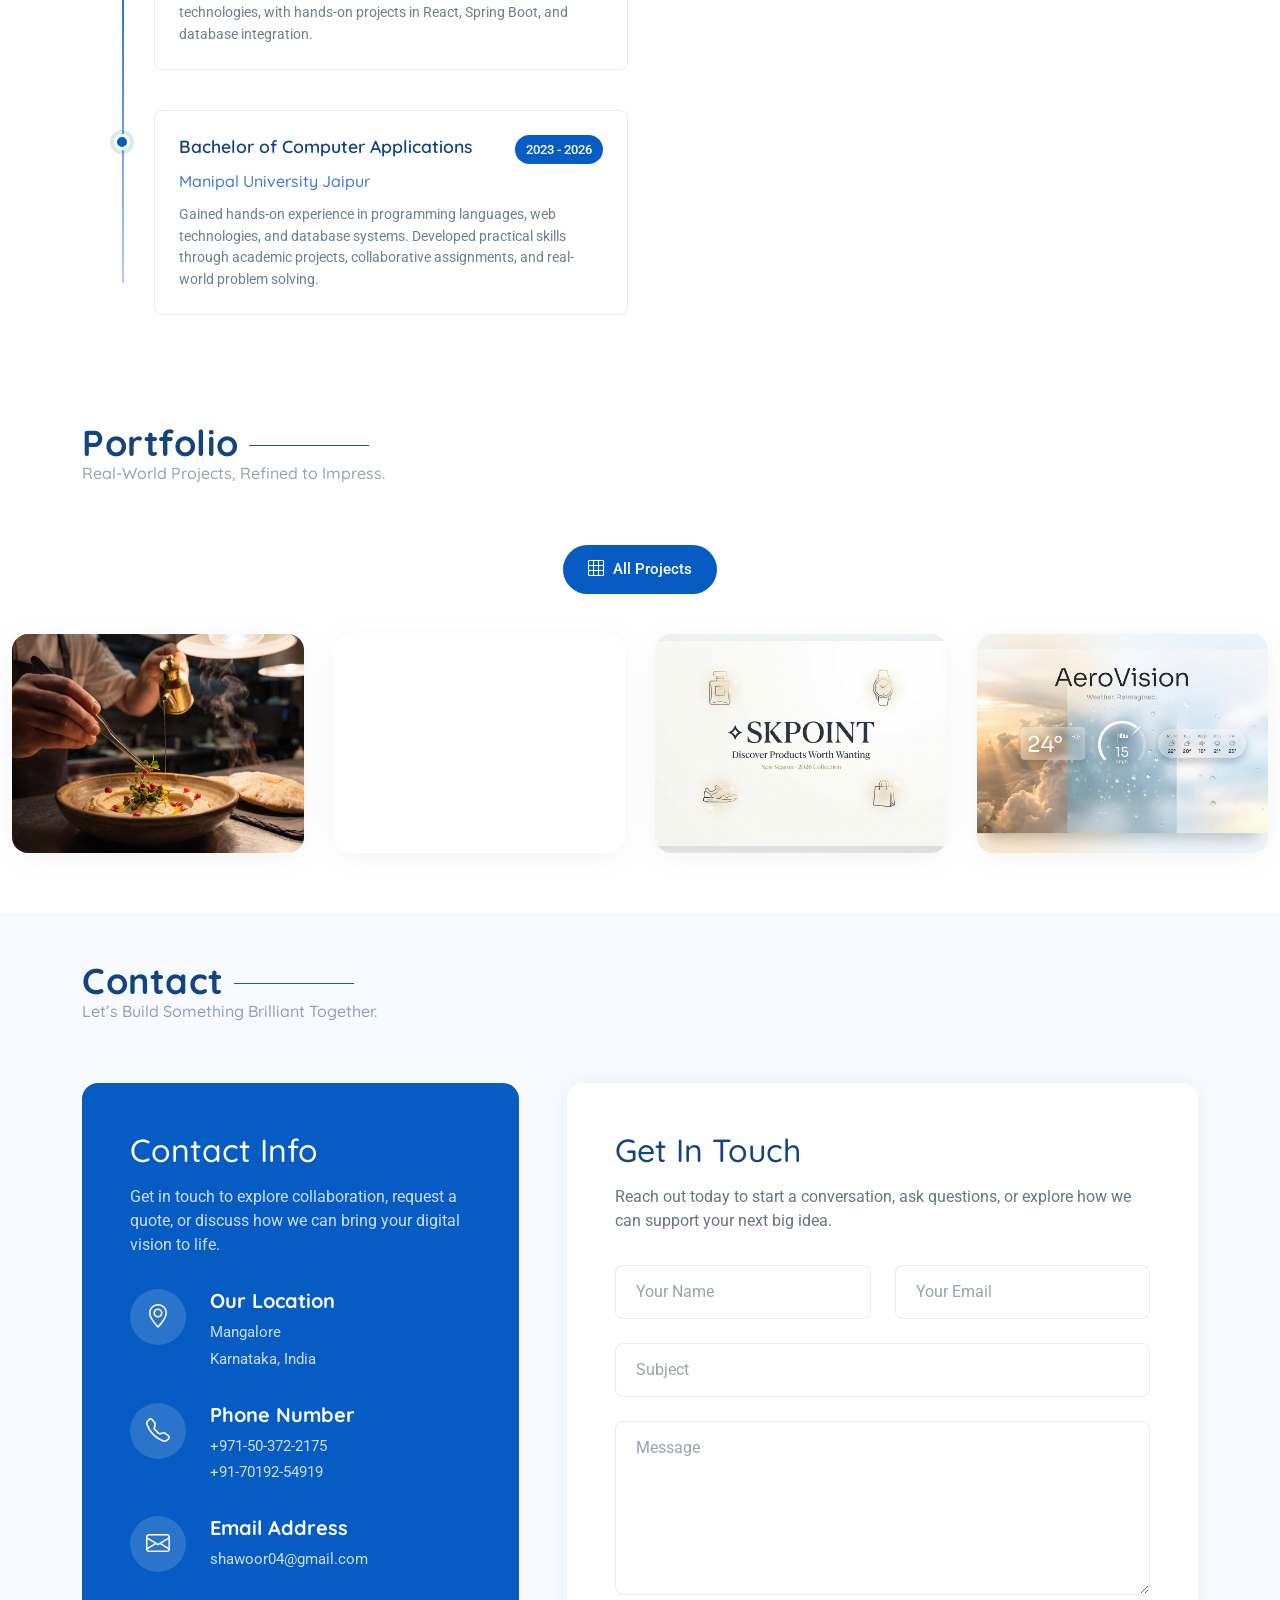
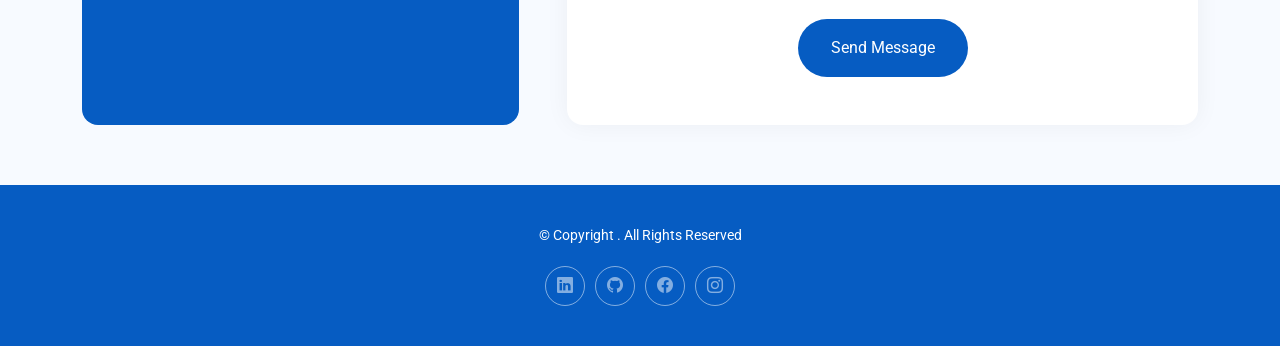
==== commit e9fa479c: "changed timeline" ====
--- a/index.html
+++ b/index.html
@@ -556,6 +556,19 @@
                     <p>Cum sociis natoque penatibus et magnis dis parturient montes nascetur ridiculus mus donec quam felis ultricies nec.</p>
                   </div>
                 </div> -->
+                
+                <div class="education-item" data-aos="slide-up" data-aos-delay="500">
+                  <div class="timeline-marker"></div>
+                  <div class="education-content">
+                    <div class="degree-header">
+                      <h3>Certificate in Full Stack Web Development</h3>
+                      <span class="year">2025</span>
+                    </div>
+                    <h4 class="institution">Future Leaders Academy</h4>
+                    <p>Completed an intensive program covering frontend and backend technologies, with hands-on projects
+                      in React, Spring Boot, and database integration.</p>
+                  </div>
+                </div>
 
                 <div class="education-item" data-aos="slide-up" data-aos-delay="400">
                   <div class="timeline-marker"></div>
@@ -570,25 +583,11 @@
                       problem solving.</p>
                   </div>
                 </div>
-
-                <div class="education-item" data-aos="slide-up" data-aos-delay="500">
-                  <div class="timeline-marker"></div>
-                  <div class="education-content">
-                    <div class="degree-header">
-                      <h3>Certificate in Full Stack Web Development</h3>
-                      <span class="year">2025</span>
-                    </div>
-                    <h4 class="institution">Future Leaders Academy</h4>
-                    <p>Completed an intensive program covering frontend and backend technologies, with hands-on projects
-                      in React, Spring Boot, and database integration.</p>
-                  </div>
-                </div>
               </div>
             </div>
           </div>
         </div>
       </div>
-
     </section><!-- /Resume Section -->
 
     <!-- Services Section -->
@@ -1190,4 +1189,5 @@
   <!-- Main JS File -->
   <script src="assets/js/main.js"></script>
 </body>
+
 </html>
